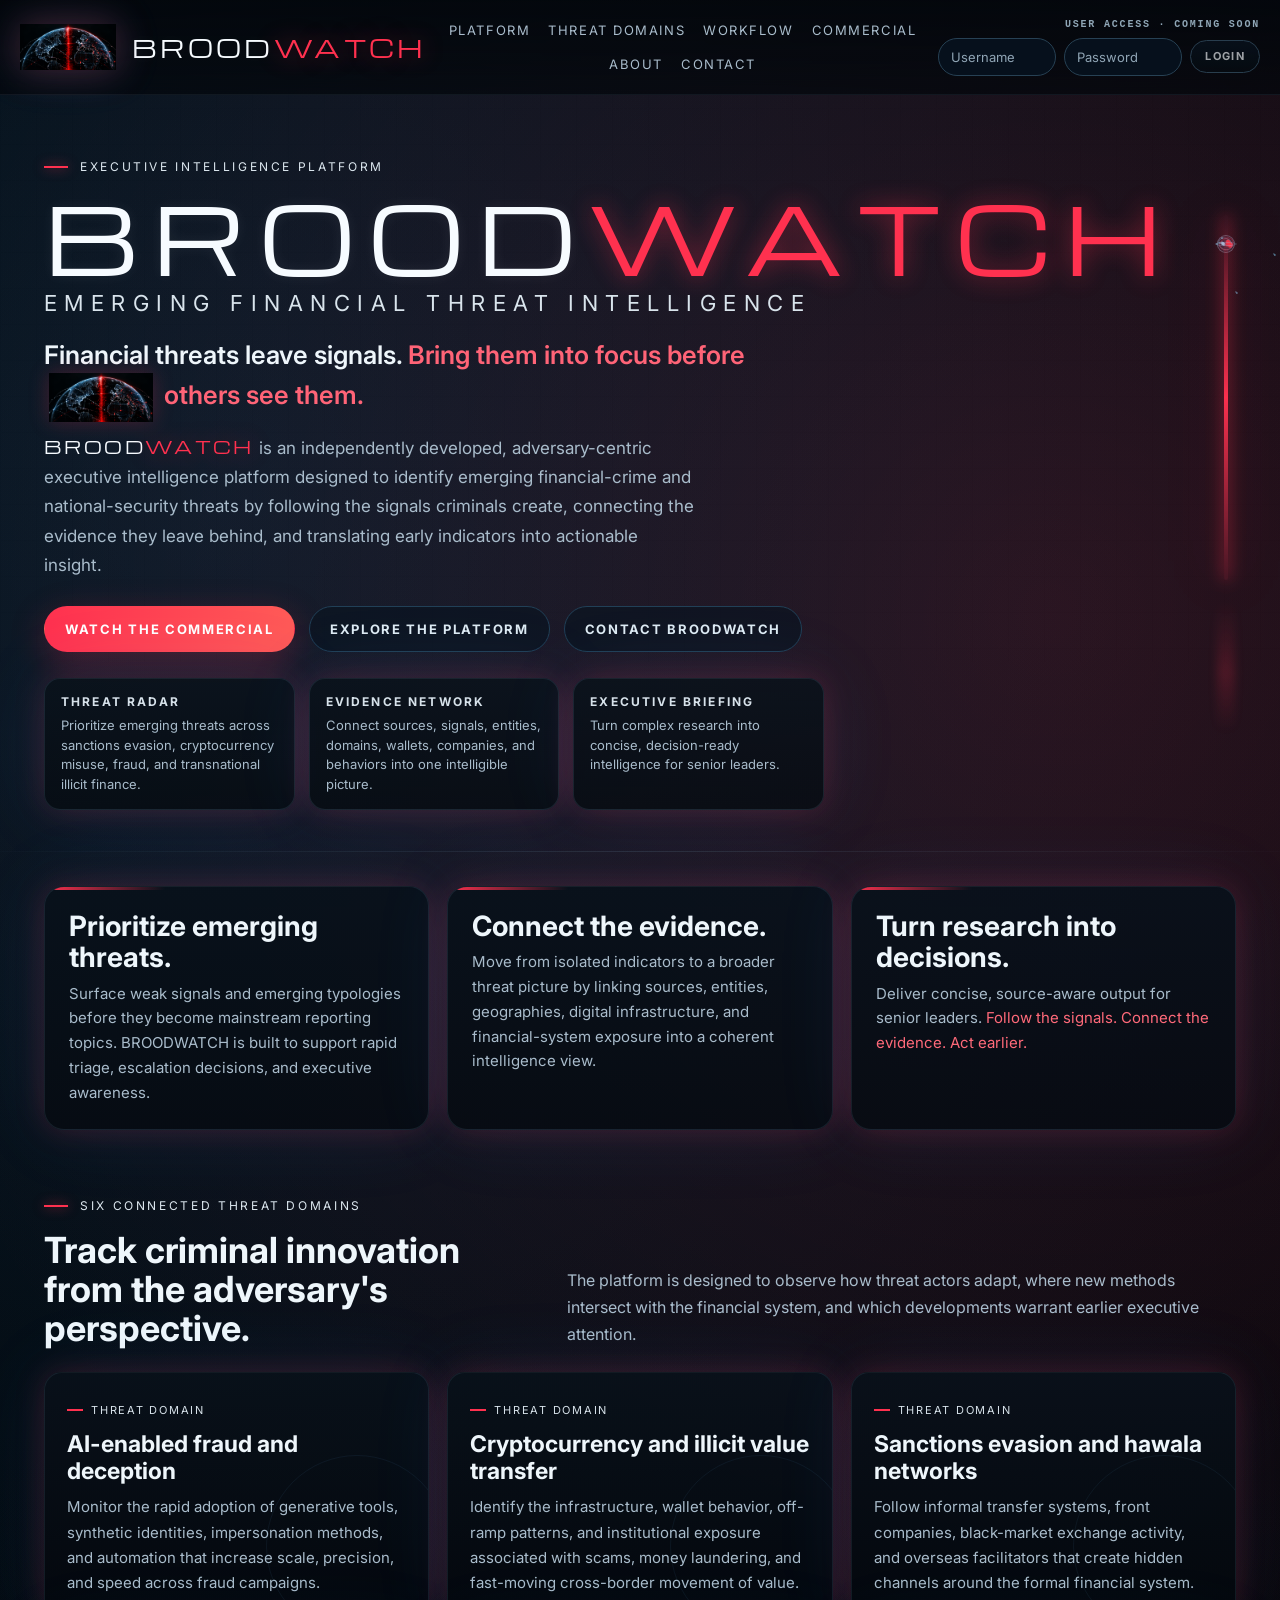
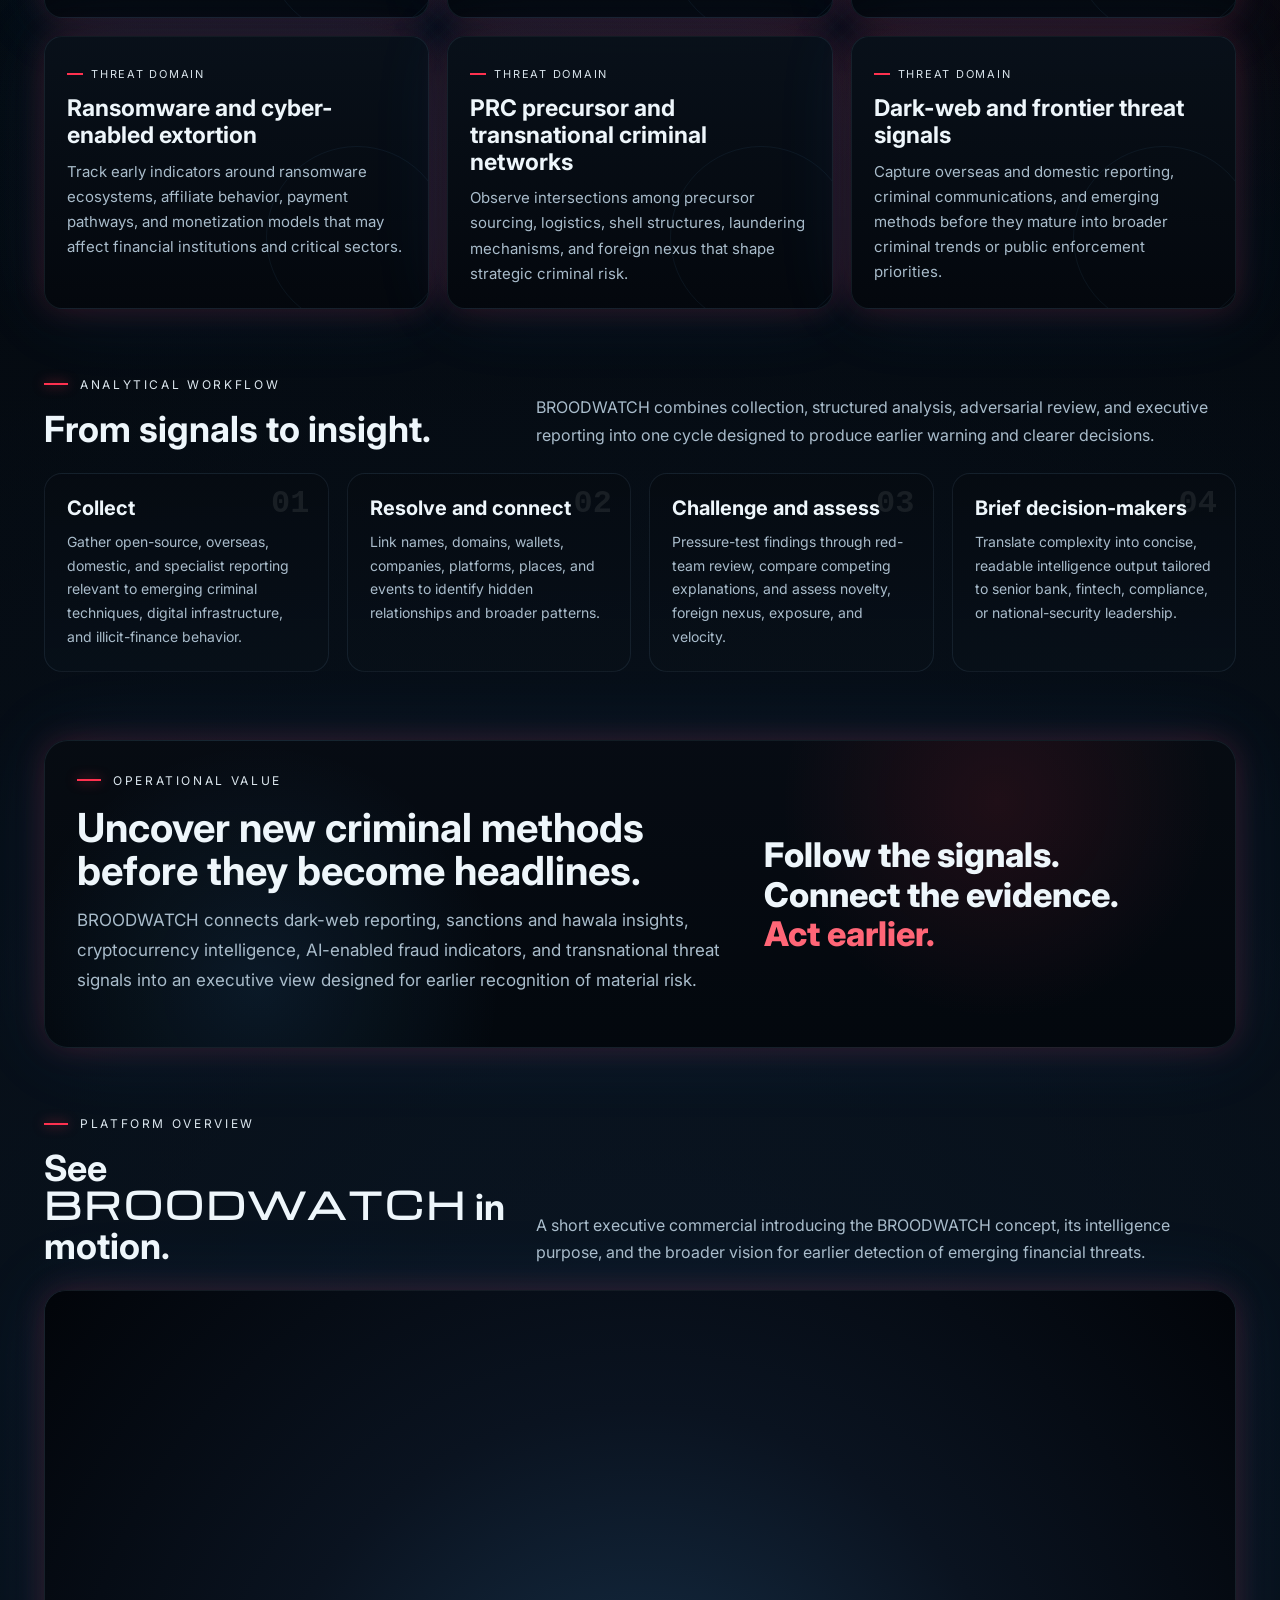
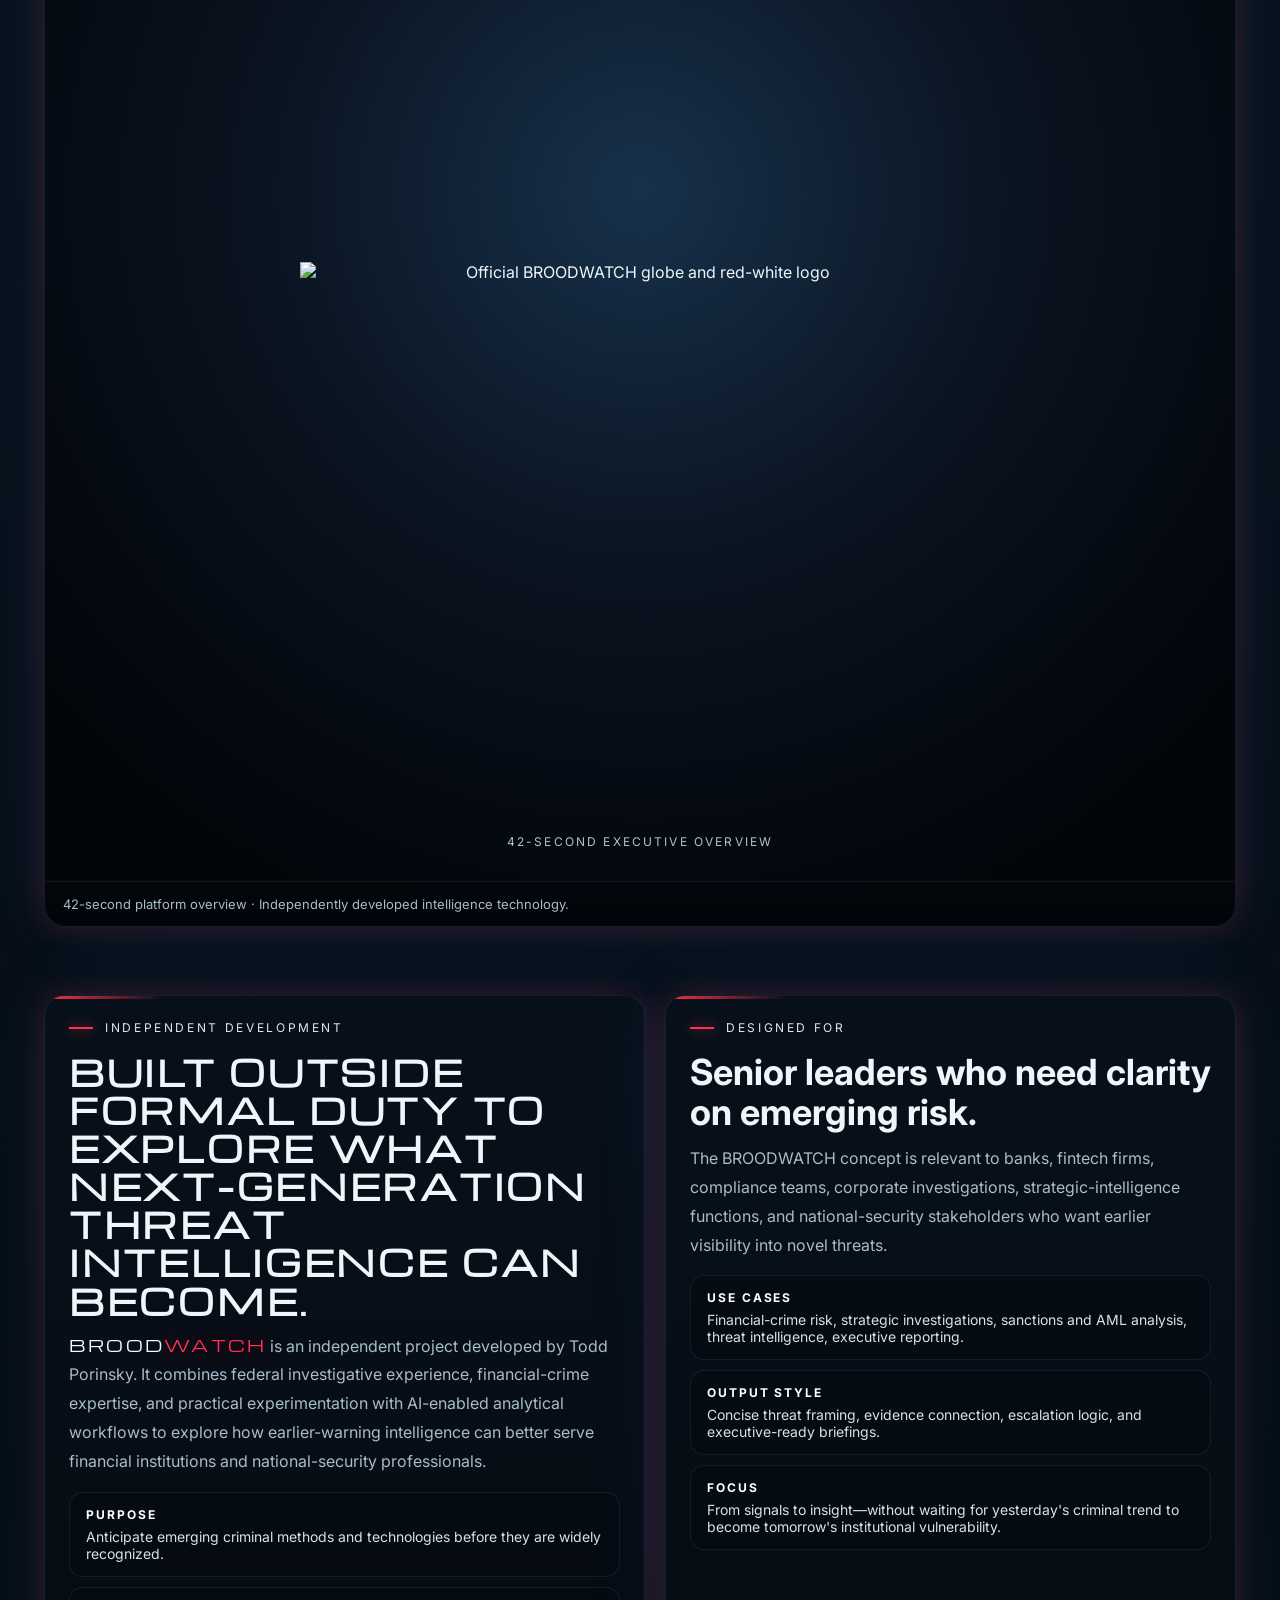
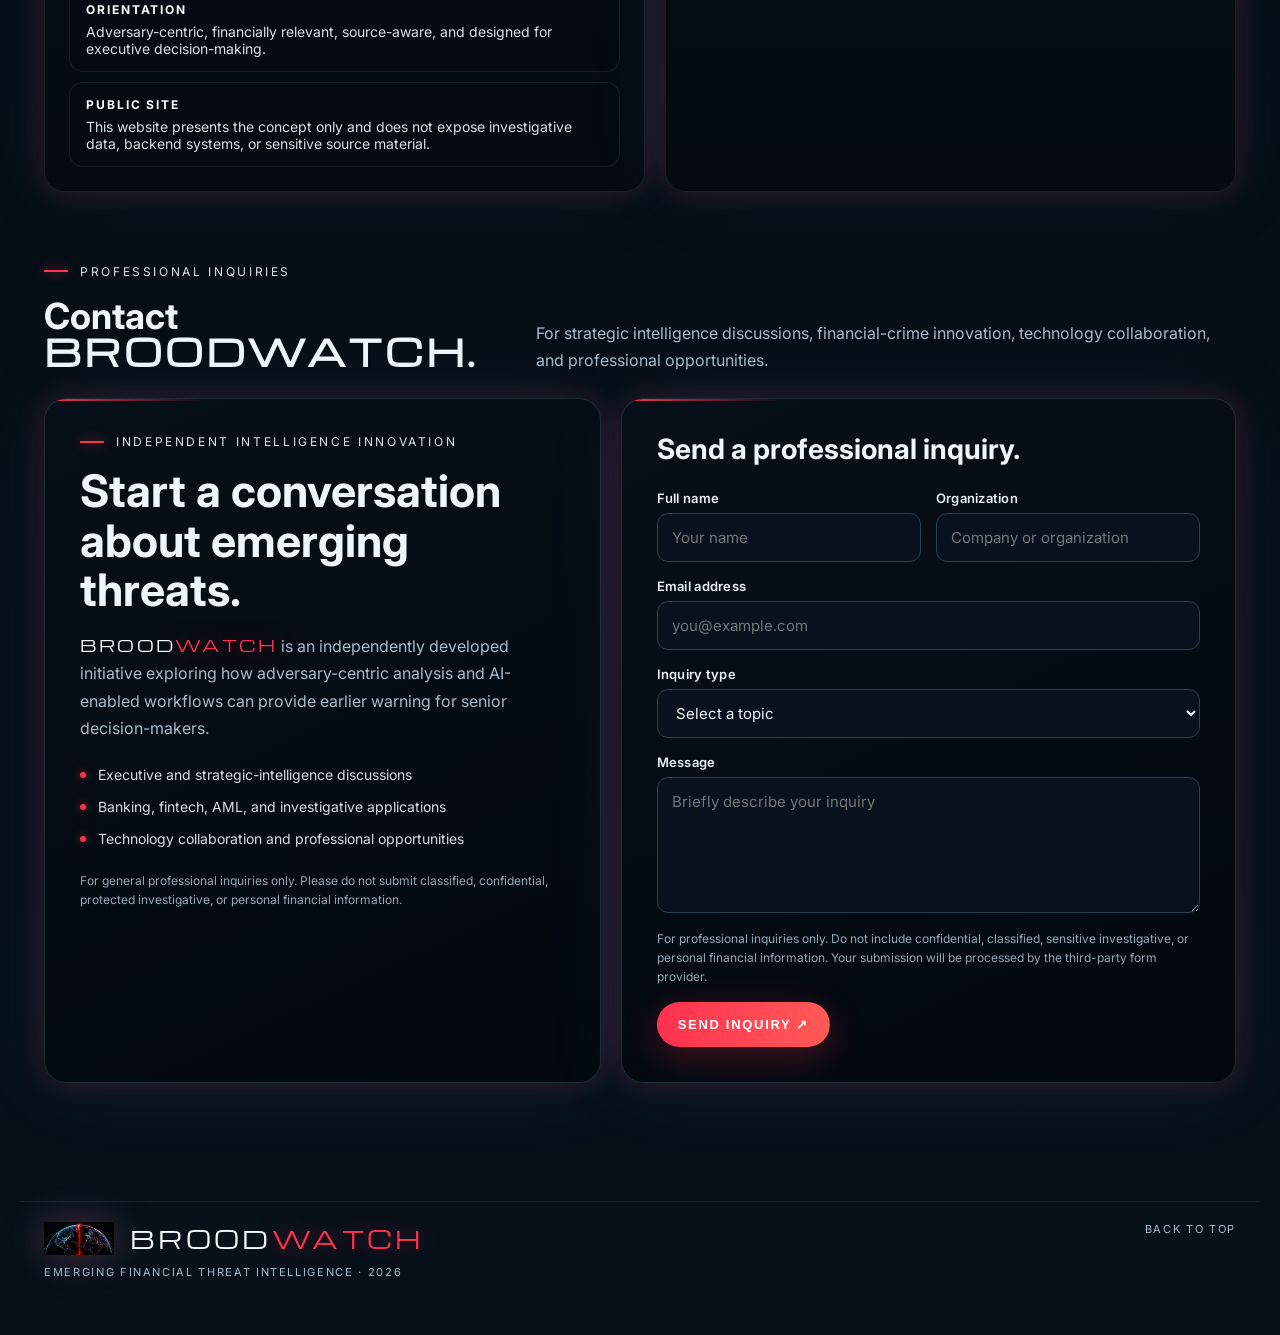
==== index.html @ 28416326 "Refine BROODWATCH hero, remove decorative dots, enable inert login typing, and switch commercial pre" ====
<!doctype html>
<html lang="en">
<head>
  <meta charset="utf-8">
  <meta name="viewport" content="width=device-width, initial-scale=1">
  <title>BROODWATCH | Emerging Financial Threat Intelligence</title>
  <meta name="theme-color" content="#03070c">
  <meta name="description" content="BROODWATCH is an independently developed executive intelligence platform focused on emerging financial-crime and national-security threats.">
  <link rel="preconnect" href="https://fonts.googleapis.com">
  <link rel="preconnect" href="https://fonts.gstatic.com" crossorigin>
  <link href="https://fonts.googleapis.com/css2?family=Inter:wght@400;500;600;700;800;900&family=Michroma&display=swap" rel="stylesheet">
  <style>
    :root{
      --bg:#03070c;--bg2:#07111a;--panel:#08111b;--text:#eef6fb;--muted:#a9bccb;
      --red:#ff314f;--red2:#ff505f;--blue:#8adaff;--line:#173042;
      --glow:0 0 30px rgba(255,49,79,.18),0 0 80px rgba(56,156,255,.10);
      --radius:20px;--max:1240px;--mono:ui-monospace,SFMono-Regular,Menlo,Consolas,monospace;
      --sans:Inter,Segoe UI,Arial,sans-serif;--brand:Michroma,Orbitron,Arial Black,sans-serif;
    }
    *{box-sizing:border-box}
    html{scroll-behavior:smooth}
    body{margin:0;font-family:var(--sans);color:var(--text);background:
      radial-gradient(circle at 18% 8%, rgba(36,122,182,.18), transparent 25%),
      radial-gradient(circle at 82% 10%, rgba(255,49,79,.16), transparent 22%),
      radial-gradient(circle at 50% 50%, rgba(12,25,40,.8), transparent 55%),
      linear-gradient(180deg,#02060a 0%,#03070c 40%,#07111a 100%);min-height:100vh;overflow-x:hidden}
    body:before{content:"";position:fixed;inset:0;pointer-events:none;opacity:.28;background-image:linear-gradient(rgba(73,96,117,.18) 1px, transparent 1px),linear-gradient(90deg, rgba(73,96,117,.18) 1px, transparent 1px);background-size:36px 36px;mask-image:linear-gradient(180deg, rgba(0,0,0,.18), rgba(0,0,0,.04))}
    a{color:inherit;text-decoration:none}
    .wrap{max-width:var(--max);margin:0 auto;padding:0 24px}
    .broodwatch-wordmark,.brand-wordmark,.hero-wordmark,.bw-inline{font-family:var(--brand);text-transform:uppercase;letter-spacing:.14em;line-height:.94}
    .brand-wordmark .brood,.hero-wordmark .brood,.bw-inline .brood{color:#f6fbff;text-shadow:0 0 14px rgba(255,255,255,.07)}
    .brand-wordmark .watch,.hero-wordmark .watch,.bw-inline .watch{color:var(--red);text-shadow:0 0 25px rgba(255,49,79,.48)}
    .brand-wordmark{font-size:24px}
    .bw-inline{font-size:1em}
    .topbar{position:sticky;top:0;z-index:30;backdrop-filter:blur(16px);background:linear-gradient(180deg, rgba(3,7,12,.95), rgba(3,7,12,.72));border-bottom:1px solid rgba(115,148,173,.12)}
    .nav{display:grid;grid-template-columns:auto 1fr auto;align-items:center;gap:18px;min-height:94px;padding:10px 0}
    .brand{display:flex;align-items:center;gap:16px;min-width:0}
    .brand-logo{width:96px;height:auto;display:block;filter:drop-shadow(0 0 18px rgba(255,49,79,.22)) drop-shadow(0 0 20px rgba(87,174,255,.16))}
    .navlinks{display:flex;justify-content:center;flex-wrap:wrap;gap:18px;color:var(--muted);font-size:13px;text-transform:uppercase;letter-spacing:.12em}
    .navlinks a{transition:.2s color}.navlinks a:hover{color:var(--text)}
    .login-shell{display:flex;flex-direction:column;gap:7px;align-items:flex-end}
    .login-caption{font:600 10px/1.2 var(--mono);letter-spacing:.18em;text-transform:uppercase;color:#90a7b7}
    .login-form{display:flex;gap:8px;align-items:center}
    .login-form input{width:118px;padding:10px 12px;border-radius:999px;border:1px solid #274154;background:rgba(7,18,30,.92);color:#eef6fb;font:13px var(--sans);outline:none}
    .login-form input::placeholder{color:#90a5b5}
    .login-form button:disabled{cursor:not-allowed;opacity:.7}.login-form button{padding:10px 14px;border-radius:999px;border:1px solid #3b5b71;background:linear-gradient(180deg, rgba(10,22,34,.96), rgba(5,12,19,.96));color:#f0f5f9;font:700 11px/1 var(--sans);letter-spacing:.12em;text-transform:uppercase;cursor:pointer}
    
    .lede-globe{display:inline-block;width:104px;max-width:24vw;height:auto;vertical-align:middle;object-fit:contain;margin:0 .2em;filter:drop-shadow(0 0 10px rgba(255,49,79,.23));}
    .commercial-logo{display:block;width:min(92%,680px);height:auto;object-fit:contain;margin:auto;}
    .video-placeholder{gap:20px;}
    .login-form button:disabled{opacity:.65;cursor:not-allowed;}
    .hero{position:relative;padding:64px 0 42px;overflow:hidden}.hero:before{content:"";position:absolute;left:-8%;right:-8%;bottom:0;height:1px;background:linear-gradient(90deg,transparent, rgba(111,139,161,.18), transparent)}
    .hero-grid{display:grid;grid-template-columns:1.05fr .95fr;gap:42px;align-items:center}
    .eyebrow{display:flex;align-items:center;gap:12px;color:#dce7ef;font-size:12px;text-transform:uppercase;letter-spacing:.22em;margin-bottom:18px}.eyebrow:before{content:"";display:block;width:24px;height:2px;background:var(--red);box-shadow:0 0 12px rgba(255,49,79,.75)}
    .hero-wordmark{margin:0 0 12px;font-size:clamp(44px,8vw,92px);font-weight:400}
    .subbrand{font-size:clamp(14px,1.9vw,22px);letter-spacing:.34em;text-transform:uppercase;color:#d9e4ec;margin-bottom:22px}
    .lede{font-size:clamp(18px,2vw,26px);line-height:1.35;font-weight:600;max-width:760px;margin:0 0 12px}.lede .red{color:#ff6477}
    .summary{max-width:650px;color:var(--muted);font-size:17px;line-height:1.72;margin:0 0 26px}
    .actions{display:flex;flex-wrap:wrap;gap:14px;margin:24px 0 26px}
    .btn{display:inline-flex;align-items:center;justify-content:center;gap:10px;padding:14px 20px;border-radius:999px;font-weight:700;font-size:13px;letter-spacing:.13em;text-transform:uppercase;border:1px solid transparent;transition:.2s transform,.2s border-color,.2s background}.btn:hover{transform:translateY(-1px)}
    .btn.primary{background:linear-gradient(90deg,var(--red),#ff5a57);color:#fff;box-shadow:0 10px 35px rgba(255,49,79,.25)}
    .btn.secondary{border-color:#214057;background:rgba(10,21,32,.66);color:#deebf3}.btn.secondary:hover{border-color:#3e6b88}
    .highlights{display:grid;grid-template-columns:repeat(3,minmax(0,1fr));gap:14px;max-width:780px}
    .chip{padding:15px 16px;border:1px solid rgba(91,121,145,.2);border-radius:16px;background:linear-gradient(180deg, rgba(10,18,27,.88), rgba(6,12,18,.82));box-shadow:var(--glow)}
    .chip b{display:block;font-size:12px;letter-spacing:.18em;text-transform:uppercase;margin-bottom:7px;color:#d7e2ea}.chip span{display:block;color:var(--muted);font-size:13px;line-height:1.5}
    .hero-visual{position:relative;min-height:560px}.beam{position:absolute;left:50%;top:10px;transform:translateX(-50%);width:4px;height:365px;background:linear-gradient(180deg, rgba(255,49,79,.1), rgba(255,49,79,.98), rgba(255,49,79,.15));box-shadow:0 0 16px rgba(255,49,79,.8),0 0 55px rgba(255,49,79,.4);z-index:4;border-radius:999px}
    .globe{position:absolute;left:50%;top:30px;transform:translateX(-50%);width:min(100%,540px);aspect-ratio:1/1;border-radius:50%;border:1px solid rgba(176,226,255,.34);box-shadow:inset 0 0 70px rgba(32,95,143,.15),0 0 60px rgba(78,171,255,.12);background:radial-gradient(circle at 50% 47%, rgba(21,61,91,.30), rgba(7,14,22,.08) 58%, transparent 72%),repeating-linear-gradient(90deg, transparent 0 42px, rgba(142,200,236,.1) 43px, transparent 44px),repeating-linear-gradient(0deg, transparent 0 42px, rgba(142,200,236,.1) 43px, transparent 44px),radial-gradient(circle at 50% 50%, rgba(255,255,255,.04), rgba(0,0,0,.02));overflow:hidden}
    .globe:before,.globe:after{content:"";position:absolute;inset:0;border-radius:50%;pointer-events:none}
    .globe:before{background:radial-gradient(circle at 25% 44%, rgba(163,226,255,.68) 0 1px, transparent 2px),radial-gradient(circle at 32% 47%, rgba(163,226,255,.9) 0 1px, transparent 2px),radial-gradient(circle at 37% 52%, rgba(163,226,255,.75) 0 1px, transparent 2px),radial-gradient(circle at 63% 36%, rgba(255,59,77,.92) 0 1.5px, transparent 2.8px),radial-gradient(circle at 70% 44%, rgba(255,59,77,.85) 0 1.2px, transparent 2.6px),radial-gradient(circle at 80% 53%, rgba(255,59,77,.95) 0 1.4px, transparent 2.8px),radial-gradient(circle at 76% 61%, rgba(255,59,77,.92) 0 1.2px, transparent 2.8px),radial-gradient(circle at 59% 52%, rgba(255,59,77,.8) 0 1.2px, transparent 2.8px),radial-gradient(circle at 50% 50%, rgba(255,255,255,.05), transparent 70%);filter:drop-shadow(0 0 6px rgba(255,49,79,.38));opacity:.95}
    .globe:after{background:linear-gradient(90deg, transparent 0 48%, rgba(255,49,79,.46) 49.4%, rgba(255,49,79,.98) 50%, rgba(255,49,79,.42) 50.6%, transparent 52%),radial-gradient(circle at 50% 50%, transparent 0 76%, rgba(124,204,255,.35) 77%, transparent 78%),radial-gradient(circle at 50% 50%, transparent 0 60%, rgba(124,204,255,.18) 61%, transparent 62%),linear-gradient(180deg, rgba(0,0,0,0), rgba(0,0,0,.15));mix-blend-mode:screen}
    .orbit{position:absolute;left:50%;top:30px;transform:translateX(-50%);width:min(100%,540px);aspect-ratio:1/1;border-radius:50%;pointer-events:none}.orbit i,.orbit i:before,.orbit i:after{content:"";position:absolute;border:1px solid rgba(138,218,255,.28);border-radius:50%}
    .orbit i:nth-child(1){inset:56px 18px}.orbit i:nth-child(2){inset:18px 56px}.orbit i:nth-child(3){left:-8%;right:-8%;top:39%;height:22%}.orbit i:nth-child(4){left:8%;right:8%;top:18%;bottom:18%;transform:rotate(24deg)}.orbit i:nth-child(5){left:10%;right:10%;top:18%;bottom:18%;transform:rotate(-28deg);border-color:rgba(255,49,79,.28)}
    .scanline{position:absolute;left:0;right:0;bottom:34px;height:130px;background:linear-gradient(180deg, rgba(255,49,79,0), rgba(255,49,79,.09) 30%, rgba(255,49,79,.18) 55%, rgba(255,49,79,0));filter:blur(4px)}
    .section{padding:34px 0}.panel-grid{display:grid;grid-template-columns:repeat(3,minmax(0,1fr));gap:18px}
    .panel{position:relative;padding:24px;border-radius:var(--radius);border:1px solid rgba(93,122,146,.18);background:linear-gradient(180deg, rgba(8,17,27,.90), rgba(6,11,18,.88));box-shadow:var(--glow);overflow:hidden}.panel:before{content:"";position:absolute;left:0;top:0;height:3px;width:120px;background:linear-gradient(90deg,var(--red), transparent)}
    .panel h3,.contact-panel h3{margin:0 0 8px;font-size:28px;line-height:1.12}.panel p{margin:0;color:var(--muted);line-height:1.65;font-size:15px}.panel .accent{color:#ff6a7a}
    .section-head{display:flex;justify-content:space-between;align-items:end;gap:24px;margin-bottom:24px}.section-head h2{margin:0;font-size:36px;line-height:1.08}.section-head p{margin:0;max-width:700px;color:var(--muted);line-height:1.7;font-size:16px}
    .wordmark-heading{font-family:var(--brand);text-transform:uppercase;letter-spacing:.08em}
    .domains{display:grid;grid-template-columns:repeat(3,minmax(0,1fr));gap:18px}.card{position:relative;padding:22px;border-radius:18px;border:1px solid rgba(94,125,149,.16);background:linear-gradient(180deg, rgba(9,17,26,.94), rgba(4,8,13,.94));min-height:210px;overflow:hidden;box-shadow:var(--glow)}.card:after{content:"";position:absolute;right:-20px;bottom:-20px;width:180px;height:180px;border-radius:50%;border:1px solid rgba(97,168,217,.08)}.tag{display:inline-flex;align-items:center;gap:8px;font-size:11px;text-transform:uppercase;letter-spacing:.16em;color:#d7e2ea;margin-bottom:14px}.tag:before{content:"";width:16px;height:2px;background:var(--red)}.card h3{margin:0 0 10px;font-size:23px;line-height:1.16}.card p{margin:0;color:var(--muted);line-height:1.68;font-size:15px}
    .workflow{display:grid;grid-template-columns:repeat(4,minmax(0,1fr));gap:18px}.step{padding:22px;border-radius:18px;border:1px solid rgba(96,126,150,.16);background:linear-gradient(180deg, rgba(6,11,18,.92), rgba(8,16,25,.84));position:relative;overflow:hidden}.step:before{content:attr(data-num);position:absolute;right:18px;top:14px;font:700 32px/1 var(--mono);color:rgba(255,255,255,.08)}.step h3{margin:0 0 10px;font-size:20px}.step p{margin:0;color:var(--muted);line-height:1.7;font-size:14px}
    .signal{padding:32px;border-radius:24px;border:1px solid rgba(92,122,146,.18);background:radial-gradient(circle at 80% 20%, rgba(255,49,79,.10), transparent 22%),radial-gradient(circle at 18% 80%, rgba(68,176,255,.10), transparent 24%),linear-gradient(180deg, rgba(7,12,19,.96), rgba(3,8,13,.96));position:relative;overflow:hidden;box-shadow:var(--glow)}.signal-grid{display:grid;grid-template-columns:1.2fr .8fr;gap:28px;align-items:center}.signal h2{margin:0 0 14px;font-size:40px;line-height:1.08}.signal p{margin:0 0 20px;color:var(--muted);font-size:17px;line-height:1.75}.signal .quote{font-size:34px;line-height:1.15;font-weight:800;max-width:520px}.signal .quote span{display:block}.signal .quote .red{color:#ff6677}
    .video-shell{border:1px solid rgba(102,130,153,.18);border-radius:22px;overflow:hidden;background:linear-gradient(180deg, rgba(7,13,20,.96), rgba(2,6,10,.96));box-shadow:var(--glow)}.video-shell video{display:none;width:100%;aspect-ratio:1/1;object-fit:contain;background:#02060a}.video-shell.is-ready video{display:block}.video-shell.is-ready .video-placeholder{display:none}.video-placeholder{aspect-ratio:1/1;display:flex;flex-direction:column;align-items:center;justify-content:center;gap:14px;background:radial-gradient(circle at 50% 42%, #17314a 0, #0a1320 42%, #02050a 84%);text-align:center;padding:32px}.video-placeholder .play{display:grid;place-items:center;width:72px;height:72px;border-radius:50%;border:1px solid rgba(255,255,255,.22);box-shadow:0 0 18px rgba(255,49,79,.28);font-size:28px;color:#dff6ff}.video-placeholder b{font-size:20px}.video-placeholder small{font-size:12px;letter-spacing:.18em;color:#b1c1cd;text-transform:uppercase}.video-note{padding:14px 18px;color:var(--muted);font-size:13px;border-top:1px solid rgba(99,128,151,.16)}
    .about{display:grid;grid-template-columns:1fr .95fr;gap:20px}.list{display:grid;gap:10px;margin-top:16px}.list div{padding:14px 16px;border:1px solid rgba(92,122,146,.16);border-radius:14px;background:rgba(6,12,18,.55);font-size:14px;color:#d6e3eb}.list b{display:block;color:#fff;font-size:12px;text-transform:uppercase;letter-spacing:.16em;margin-bottom:6px}
    .contact-section{padding:38px 0 78px}.contact-grid{display:grid;grid-template-columns:.95fr 1.05fr;gap:20px;align-items:stretch}.contact-intro,.contact-panel{background:linear-gradient(155deg,rgba(8,16,25,.96),rgba(3,8,14,.96));border:1px solid rgba(116,150,173,.22);border-radius:22px;padding:clamp(22px,3vw,35px);box-shadow:var(--glow);position:relative;overflow:hidden}.contact-intro:before,.contact-panel:before{content:"";position:absolute;left:0;top:0;width:160px;height:2px;background:linear-gradient(90deg,var(--red),transparent)}.contact-intro h2{font-size:clamp(30px,3.5vw,45px);line-height:1.1;margin:0 0 18px}.contact-intro p,.contact-panel p{color:var(--muted);font-size:16px;line-height:1.7}.contact-intro p{margin:0 0 16px}.contact-points{padding:0;list-style:none;display:grid;gap:11px;margin:22px 0}.contact-points li{font-size:14px;color:#d4e1ea;padding-left:18px;position:relative;line-height:1.5}.contact-points li:before{content:"";position:absolute;left:0;top:8px;width:6px;height:6px;border-radius:50%;background:var(--red);box-shadow:0 0 10px rgba(255,49,79,.65)}.contact-form{display:grid;gap:16px}.form-row{display:grid;grid-template-columns:1fr 1fr;gap:15px}.contact-form label{display:grid;gap:7px;font-weight:600;font-size:13px;letter-spacing:.02em;color:#e9f2f7}.contact-form input,.contact-form textarea,.contact-form select{width:100%;border-radius:11px;background:#07121e;border:1px solid #284153;padding:13px 14px;color:#f2f7fa;font:15px/1.4 var(--sans);outline-offset:2px}.contact-form input:focus,.contact-form textarea:focus,.contact-form select:focus{outline:2px solid #65a6d0;border-color:#5e9dbe}.contact-form textarea{resize:vertical;min-height:136px}.contact-form .honeypot{position:absolute;left:-9999px;width:1px;height:1px;overflow:hidden}.contact-form button{cursor:pointer;justify-self:start}.form-privacy{font-size:12px!important;line-height:1.6!important;color:#93a9b7!important;margin:0}
    footer{padding:40px 0 56px;color:#a9bccb}.foot{display:flex;justify-content:space-between;gap:18px;flex-wrap:wrap;padding-top:20px;border-top:1px solid rgba(103,130,152,.14)}.tiny{text-transform:uppercase;letter-spacing:.15em;font-size:11px}
    @media (max-width:1180px){.nav{grid-template-columns:1fr;justify-items:start}.navlinks{justify-content:flex-start}.login-shell{align-items:flex-start}.login-note{text-align:left}}
    @media (max-width:1080px){.hero-grid,.signal-grid,.about,.contact-grid{grid-template-columns:1fr}.hero-visual{order:-1;min-height:480px}.panel-grid,.domains{grid-template-columns:1fr 1fr}.workflow{grid-template-columns:1fr 1fr}}
    @media (max-width:760px){.nav{padding:12px 0}.navlinks{gap:12px}.hero{padding-top:34px}.highlights,.panel-grid,.domains,.workflow,.form-row{grid-template-columns:1fr}.hero-visual{min-height:390px}.globe,.orbit{width:min(100%,380px)}.beam{height:270px;top:26px}.signal h2,.section-head h2{font-size:32px}.signal .quote{font-size:28px}.subbrand{letter-spacing:.24em}.brand-logo{width:78px}.brand-wordmark{font-size:20px}.login-form{flex-wrap:wrap}.login-form input{width:100%}.login-form button{width:100%}}
  </style>
</head>
<body id="top">
  <header class="topbar">
    <div class="wrap nav">
      <a class="brand" href="#top" aria-label="BROODWATCH home">
        <img class="brand-logo" src="broodwatch-globe-header-460.png" alt="BROODWATCH globe logo">
        <span class="brand-wordmark"><span class="brood">BROOD</span><span class="watch">WATCH</span></span>
      </a>
      <nav class="navlinks">
        <a href="#platform">Platform</a>
        <a href="#domains">Threat Domains</a>
        <a href="#workflow">Workflow</a>
        <a href="#overview">Commercial</a>
        <a href="#about">About</a>
        <a href="#contact">Contact</a>
      </nav>
      <div class="login-shell">
        <div class="login-caption">User access · Coming soon</div>
        <div class="login-form" role="group" aria-label="Future user access, not active">
          <input type="text" placeholder="Username" autocomplete="off" spellcheck="false" aria-label="Username, preview only">
          <input type="password" placeholder="Password" autocomplete="new-password" aria-label="Password, preview only">
          <button type="button" disabled aria-disabled="true" title="User login is not active">Login</button>
        </div>
      </div>
    </div>
  </header>

  <section class="hero">
    <div class="wrap hero-grid">
      <div>
        <div class="eyebrow">Executive Intelligence Platform</div>
        <h1 class="hero-wordmark"><span class="brood">BROOD</span><span class="watch">WATCH</span></h1>
        <div class="subbrand">Emerging Financial Threat Intelligence</div>
        <p class="lede">Financial threats leave signals. <span class="red">Bring them into focus before <img class="lede-globe" src="broodwatch-globe-header-460.png" alt="" aria-hidden="true" loading="eager"> others see them.</span></p>
        <p class="summary"><span class="bw-inline"><span class="brood">BROOD</span><span class="watch">WATCH</span></span> is an independently developed, adversary-centric executive intelligence platform designed to identify emerging financial-crime and national-security threats by following the signals criminals create, connecting the evidence they leave behind, and translating early indicators into actionable insight.</p>
        <div class="actions">
          <a class="btn primary" href="#overview">Watch the commercial</a>
          <a class="btn secondary" href="#domains">Explore the platform</a>
          <a class="btn secondary" href="#contact">Contact BROODWATCH</a>
        </div>
        <div class="highlights">
          <div class="chip"><b>Threat Radar</b><span>Prioritize emerging threats across sanctions evasion, cryptocurrency misuse, fraud, and transnational illicit finance.</span></div>
          <div class="chip"><b>Evidence Network</b><span>Connect sources, signals, entities, domains, wallets, companies, and behaviors into one intelligible picture.</span></div>
          <div class="chip"><b>Executive Briefing</b><span>Turn complex research into concise, decision-ready intelligence for senior leaders.</span></div>
        </div>
      </div>
      <div class="hero-visual" aria-hidden="true">
        <div class="beam"></div><div class="globe"></div><div class="orbit"><i></i><i></i><i></i><i></i><i></i></div>
        <div class="scanline"></div>
      </div>
    </div>
  </section>

  <section class="section" id="platform"><div class="wrap"><div class="panel-grid">
    <div class="panel"><h3>Prioritize emerging threats.</h3><p>Surface weak signals and emerging typologies before they become mainstream reporting topics. BROODWATCH is built to support rapid triage, escalation decisions, and executive awareness.</p></div>
    <div class="panel"><h3>Connect the evidence.</h3><p>Move from isolated indicators to a broader threat picture by linking sources, entities, geographies, digital infrastructure, and financial-system exposure into a coherent intelligence view.</p></div>
    <div class="panel"><h3>Turn research into decisions.</h3><p>Deliver concise, source-aware output for senior leaders. <span class="accent">Follow the signals. Connect the evidence. Act earlier.</span></p></div>
  </div></div></section>

  <section class="section" id="domains"><div class="wrap"><div class="section-head"><div><div class="eyebrow">Six connected threat domains</div><h2>Track criminal innovation from the adversary's perspective.</h2></div><p>The platform is designed to observe how threat actors adapt, where new methods intersect with the financial system, and which developments warrant earlier executive attention.</p></div><div class="domains">
    <article class="card"><div class="tag">Threat Domain</div><h3>AI-enabled fraud and deception</h3><p>Monitor the rapid adoption of generative tools, synthetic identities, impersonation methods, and automation that increase scale, precision, and speed across fraud campaigns.</p></article>
    <article class="card"><div class="tag">Threat Domain</div><h3>Cryptocurrency and illicit value transfer</h3><p>Identify the infrastructure, wallet behavior, off-ramp patterns, and institutional exposure associated with scams, money laundering, and fast-moving cross-border movement of value.</p></article>
    <article class="card"><div class="tag">Threat Domain</div><h3>Sanctions evasion and hawala networks</h3><p>Follow informal transfer systems, front companies, black-market exchange activity, and overseas facilitators that create hidden channels around the formal financial system.</p></article>
    <article class="card"><div class="tag">Threat Domain</div><h3>Ransomware and cyber-enabled extortion</h3><p>Track early indicators around ransomware ecosystems, affiliate behavior, payment pathways, and monetization models that may affect financial institutions and critical sectors.</p></article>
    <article class="card"><div class="tag">Threat Domain</div><h3>PRC precursor and transnational criminal networks</h3><p>Observe intersections among precursor sourcing, logistics, shell structures, laundering mechanisms, and foreign nexus that shape strategic criminal risk.</p></article>
    <article class="card"><div class="tag">Threat Domain</div><h3>Dark-web and frontier threat signals</h3><p>Capture overseas and domestic reporting, criminal communications, and emerging methods before they mature into broader criminal trends or public enforcement priorities.</p></article>
  </div></div></section>

  <section class="section" id="workflow"><div class="wrap"><div class="section-head"><div><div class="eyebrow">Analytical workflow</div><h2>From signals to insight.</h2></div><p>BROODWATCH combines collection, structured analysis, adversarial review, and executive reporting into one cycle designed to produce earlier warning and clearer decisions.</p></div><div class="workflow">
    <div class="step" data-num="01"><h3>Collect</h3><p>Gather open-source, overseas, domestic, and specialist reporting relevant to emerging criminal techniques, digital infrastructure, and illicit-finance behavior.</p></div>
    <div class="step" data-num="02"><h3>Resolve and connect</h3><p>Link names, domains, wallets, companies, platforms, places, and events to identify hidden relationships and broader patterns.</p></div>
    <div class="step" data-num="03"><h3>Challenge and assess</h3><p>Pressure-test findings through red-team review, compare competing explanations, and assess novelty, foreign nexus, exposure, and velocity.</p></div>
    <div class="step" data-num="04"><h3>Brief decision-makers</h3><p>Translate complexity into concise, readable intelligence output tailored to senior bank, fintech, compliance, or national-security leadership.</p></div>
  </div></div></section>

  <section class="section"><div class="wrap"><div class="signal"><div class="signal-grid"><div><div class="eyebrow">Operational value</div><h2>Uncover new criminal methods before they become headlines.</h2><p>BROODWATCH connects dark-web reporting, sanctions and hawala insights, cryptocurrency intelligence, AI-enabled fraud indicators, and transnational threat signals into an executive view designed for earlier recognition of material risk.</p></div><div class="quote"><span>Follow the signals.</span><span>Connect the evidence.</span><span class="red">Act earlier.</span></div></div></div></div></section>

  <section class="section" id="overview"><div class="wrap"><div class="section-head"><div><div class="eyebrow">Platform overview</div><h2>See <span class="broodwatch-wordmark wordmark-heading"><span class="brood">BROOD</span><span class="watch">WATCH</span></span> in motion.</h2></div><p>A short executive commercial introducing the BROODWATCH concept, its intelligence purpose, and the broader vision for earlier detection of emerging financial threats.</p></div><div class="video-shell"><div class="video-placeholder" aria-label="BROODWATCH commercial preview"><img class="commercial-logo" src="broodwatch-logo-full.webp" alt="Official BROODWATCH globe and red-white logo" loading="lazy"><small>42-second executive overview</small></div><video controls preload="metadata" playsinline poster="broodwatch-logo-full.webp" aria-label="BROODWATCH 42-second commercial"><source src="Broodwatch_LinkedIn_Commercial_42s_v22.mp4" type="video/mp4">Your browser does not support embedded video.</video><div class="video-note">42-second platform overview · Independently developed intelligence technology.</div></div></div></section>

  <section class="section" id="about"><div class="wrap about"><div class="panel"><div class="eyebrow">Independent development</div><h2 class="wordmark-heading" style="margin:0 0 12px;font-size:34px;line-height:1.12">Built outside formal duty to explore what next-generation threat intelligence can become.</h2><p style="margin:0;color:var(--muted);line-height:1.8;font-size:16px"><span class="bw-inline"><span class="brood">BROOD</span><span class="watch">WATCH</span></span> is an independent project developed by Todd Porinsky. It combines federal investigative experience, financial-crime expertise, and practical experimentation with AI-enabled analytical workflows to explore how earlier-warning intelligence can better serve financial institutions and national-security professionals.</p><div class="list"><div><b>Purpose</b>Anticipate emerging criminal methods and technologies before they are widely recognized.</div><div><b>Orientation</b>Adversary-centric, financially relevant, source-aware, and designed for executive decision-making.</div><div><b>Public site</b>This website presents the concept only and does not expose investigative data, backend systems, or sensitive source material.</div></div></div><div class="panel"><div class="eyebrow">Designed for</div><h2 style="margin:0 0 12px;font-size:36px;line-height:1.1">Senior leaders who need clarity on emerging risk.</h2><p style="margin:0;color:var(--muted);line-height:1.8;font-size:16px">The BROODWATCH concept is relevant to banks, fintech firms, compliance teams, corporate investigations, strategic-intelligence functions, and national-security stakeholders who want earlier visibility into novel threats.</p><div class="list"><div><b>Use cases</b>Financial-crime risk, strategic investigations, sanctions and AML analysis, threat intelligence, executive reporting.</div><div><b>Output style</b>Concise threat framing, evidence connection, escalation logic, and executive-ready briefings.</div><div><b>Focus</b>From signals to insight—without waiting for yesterday's criminal trend to become tomorrow's institutional vulnerability.</div></div></div></div></section>

  <section class="section contact-section" id="contact" aria-labelledby="contact-heading"><div class="wrap"><div class="section-head"><div><div class="eyebrow">Professional inquiries</div><h2 id="contact-heading">Contact <span class="broodwatch-wordmark wordmark-heading"><span class="brood">BROOD</span><span class="watch">WATCH</span></span>.</h2></div><p>For strategic intelligence discussions, financial-crime innovation, technology collaboration, and professional opportunities.</p></div><div class="contact-grid"><div class="contact-intro"><div class="eyebrow">Independent intelligence innovation</div><h2>Start a conversation about emerging threats.</h2><p><span class="bw-inline"><span class="brood">BROOD</span><span class="watch">WATCH</span></span> is an independently developed initiative exploring how adversary-centric analysis and AI-enabled workflows can provide earlier warning for senior decision-makers.</p><ul class="contact-points"><li>Executive and strategic-intelligence discussions</li><li>Banking, fintech, AML, and investigative applications</li><li>Technology collaboration and professional opportunities</li></ul><p class="form-privacy">For general professional inquiries only. Please do not submit classified, confidential, protected investigative, or personal financial information.</p></div><div class="contact-panel"><form id="broodwatch-contact-form" class="contact-form" action="https://formspree.io/f/meagknyn" method="POST" accept-charset="UTF-8" aria-label="Contact BROODWATCH"><h3>Send a professional inquiry.</h3><div class="form-row"><label>Full name <input name="name" type="text" autocomplete="name" maxlength="120" required placeholder="Your name"></label><label>Organization <input name="organization" type="text" autocomplete="organization" maxlength="150" placeholder="Company or organization"></label></div><label>Email address <input name="email" type="email" autocomplete="email" maxlength="200" required placeholder="you@example.com"></label><label>Inquiry type<select name="inquiry_type" required><option value="" selected disabled>Select a topic</option><option>Strategic partnership</option><option>Financial-crime / intelligence discussion</option><option>Technology collaboration</option><option>Professional opportunity</option><option>Other inquiry</option></select></label><label>Message <textarea name="message" required minlength="10" maxlength="4000" placeholder="Briefly describe your inquiry"></textarea></label><label class="honeypot" aria-hidden="true">Leave this field empty <input name="_gotcha" type="text" autocomplete="off" tabindex="-1"></label><p class="form-privacy">For professional inquiries only. Do not include confidential, classified, sensitive investigative, or personal financial information. Your submission will be processed by the third-party form provider.</p><button class="btn primary" type="submit">Send inquiry ↗</button></form></div></div></div></section>

  <footer><div class="wrap foot"><div><div class="brand" style="margin-bottom:10px"><img class="brand-logo" src="broodwatch-globe-header-460.png" alt="BROODWATCH globe logo" style="width:70px"><span class="brand-wordmark"><span class="brood">BROOD</span><span class="watch">WATCH</span></span></div><div class="tiny">Emerging financial threat intelligence · <span id="year">2026</span></div></div><div class="tiny"><a href="#top">Back to top</a></div></div></footer>

  <script>
    document.getElementById('year').textContent = new Date().getFullYear();
    const commercial = document.querySelector('.video-shell video');
    if (commercial) {
      const ready = () => commercial.parentElement.classList.add('is-ready');
      commercial.addEventListener('loadedmetadata', ready);
      commercial.addEventListener('canplay', ready);
      if (commercial.readyState >= 1) ready();
    }
  </script>
</body>
</html>
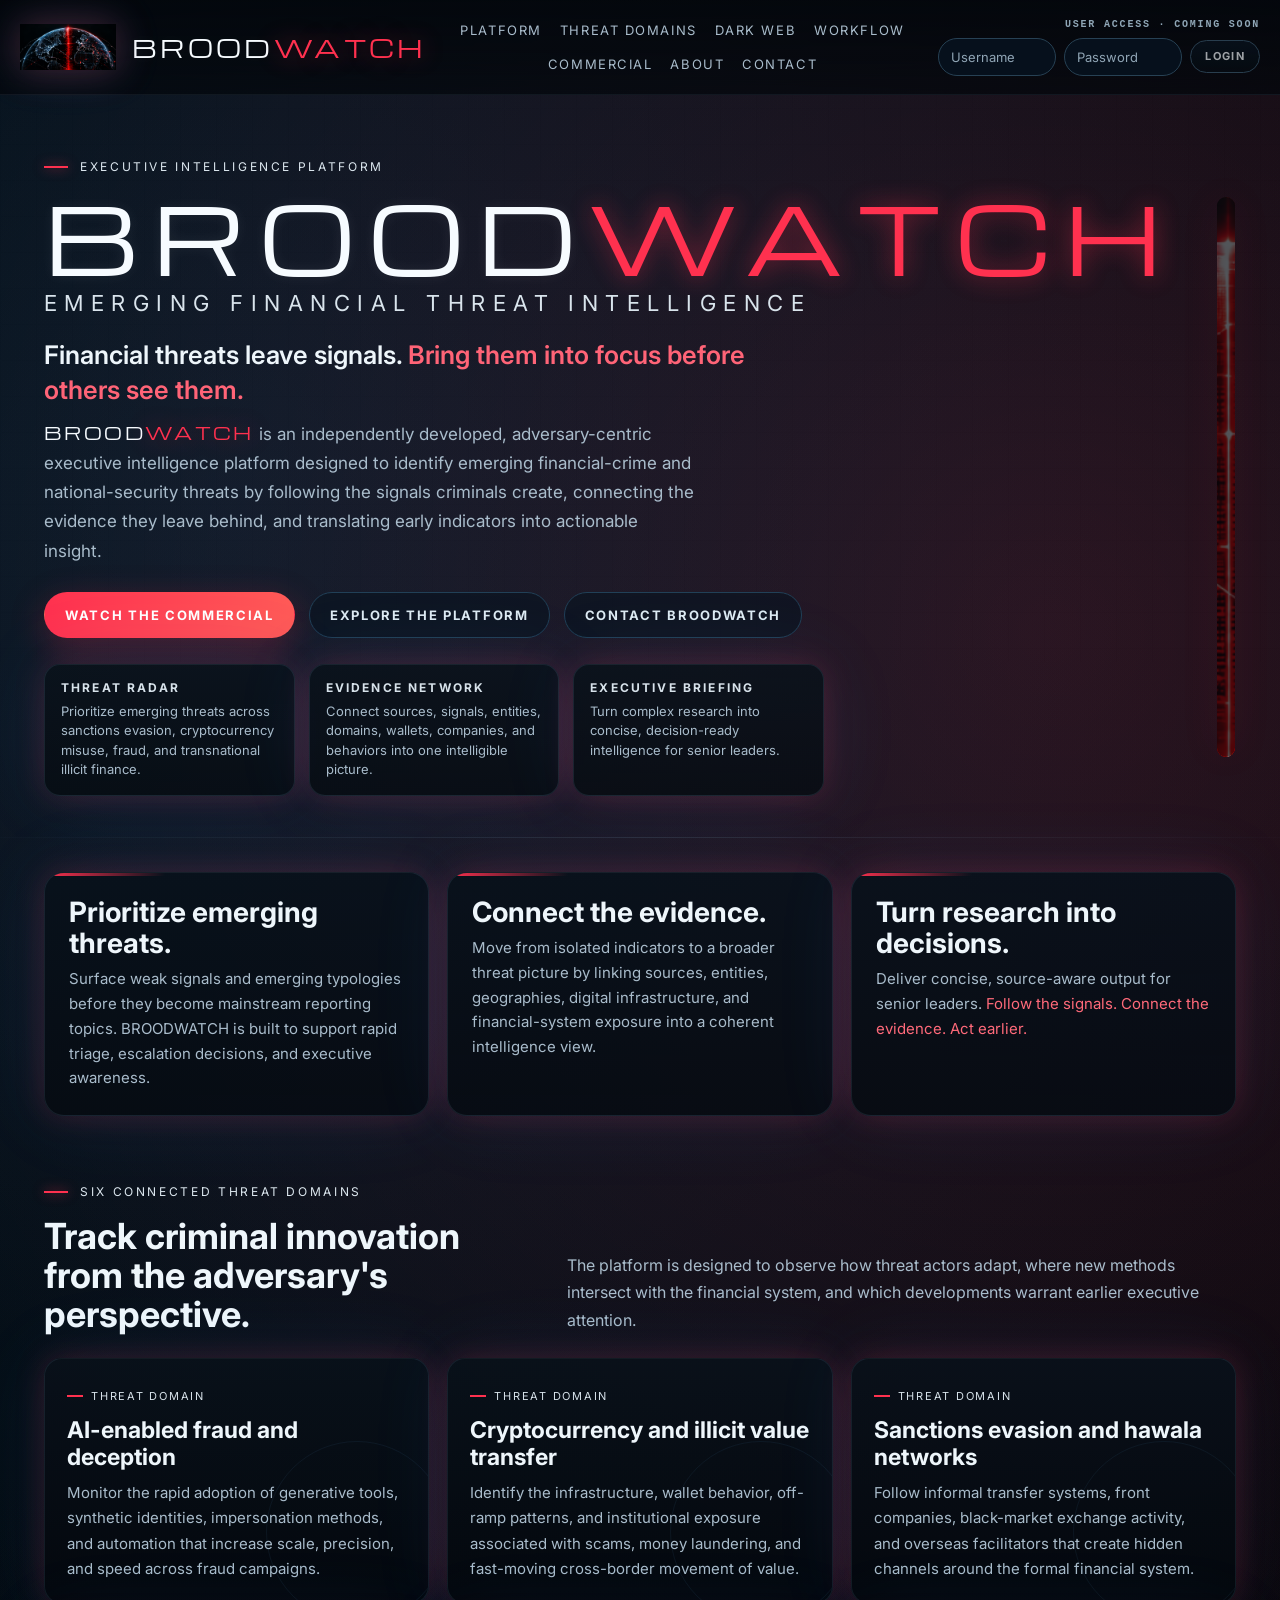
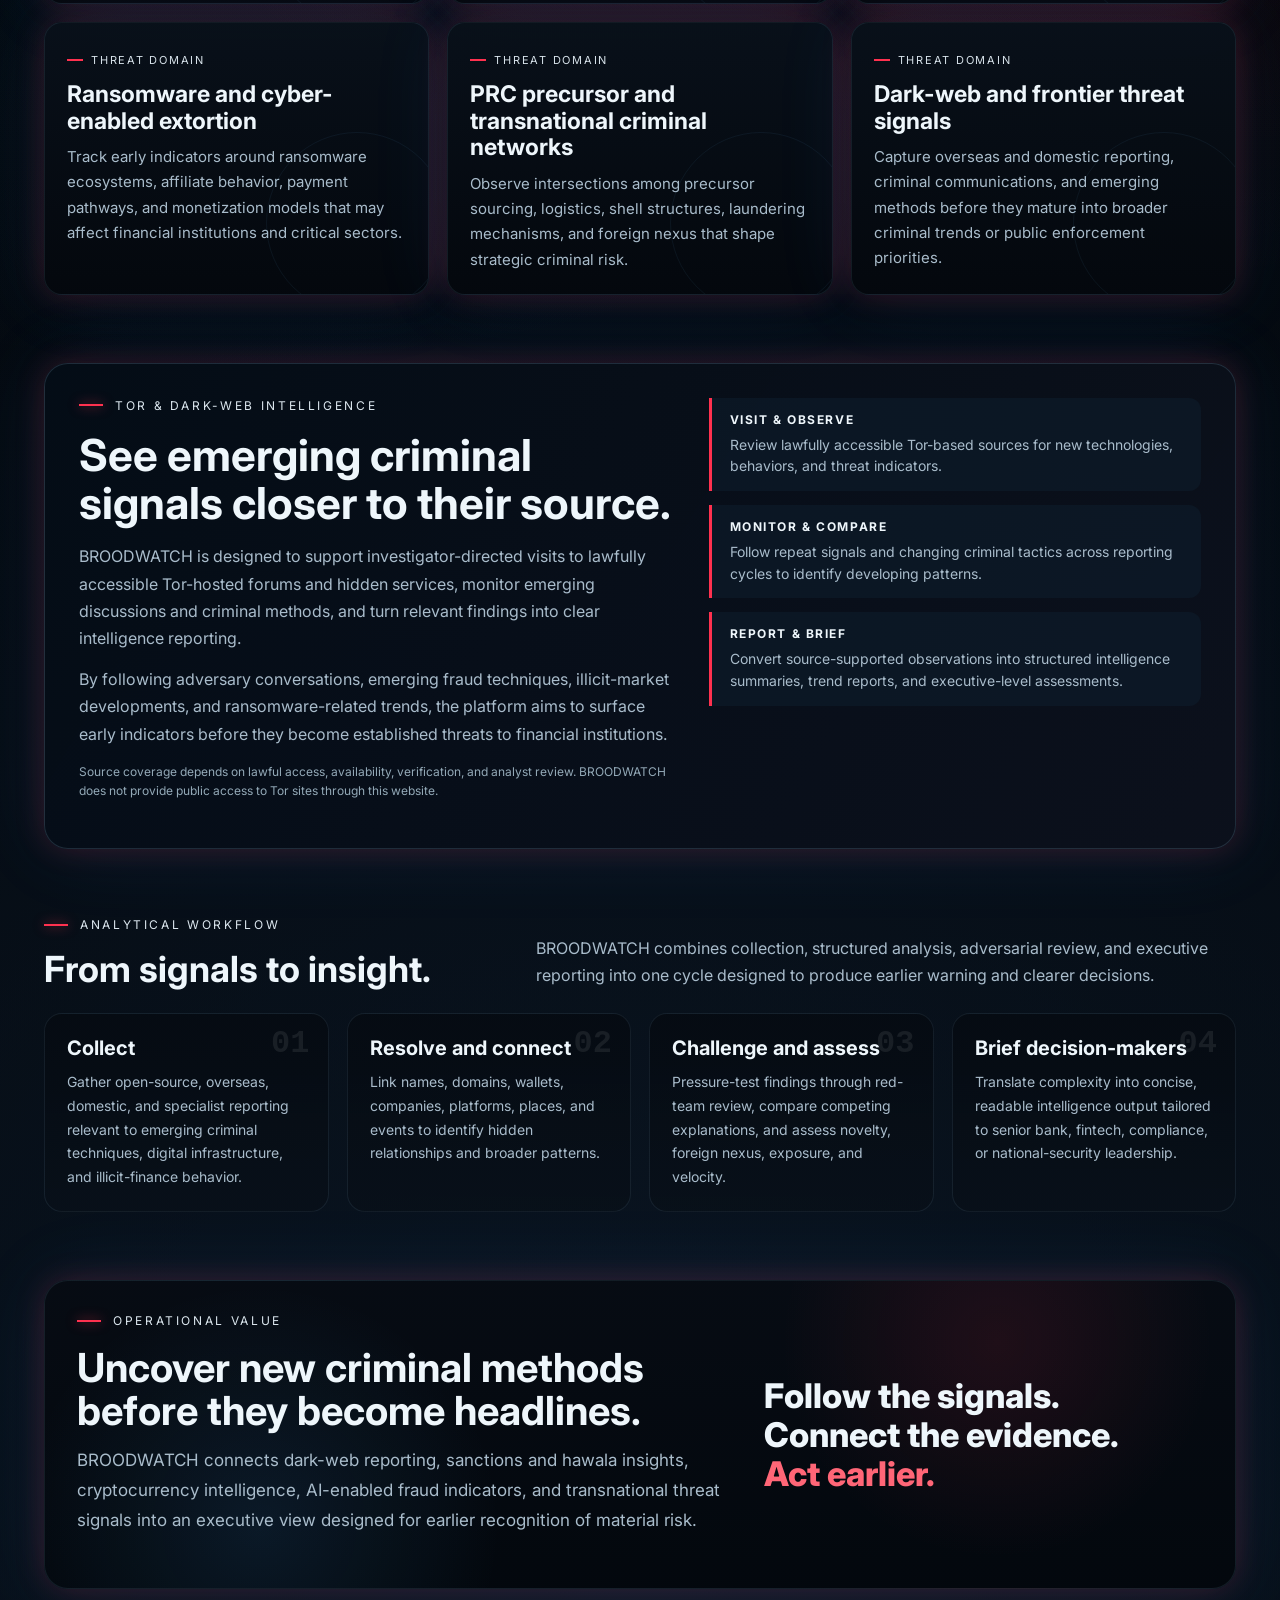
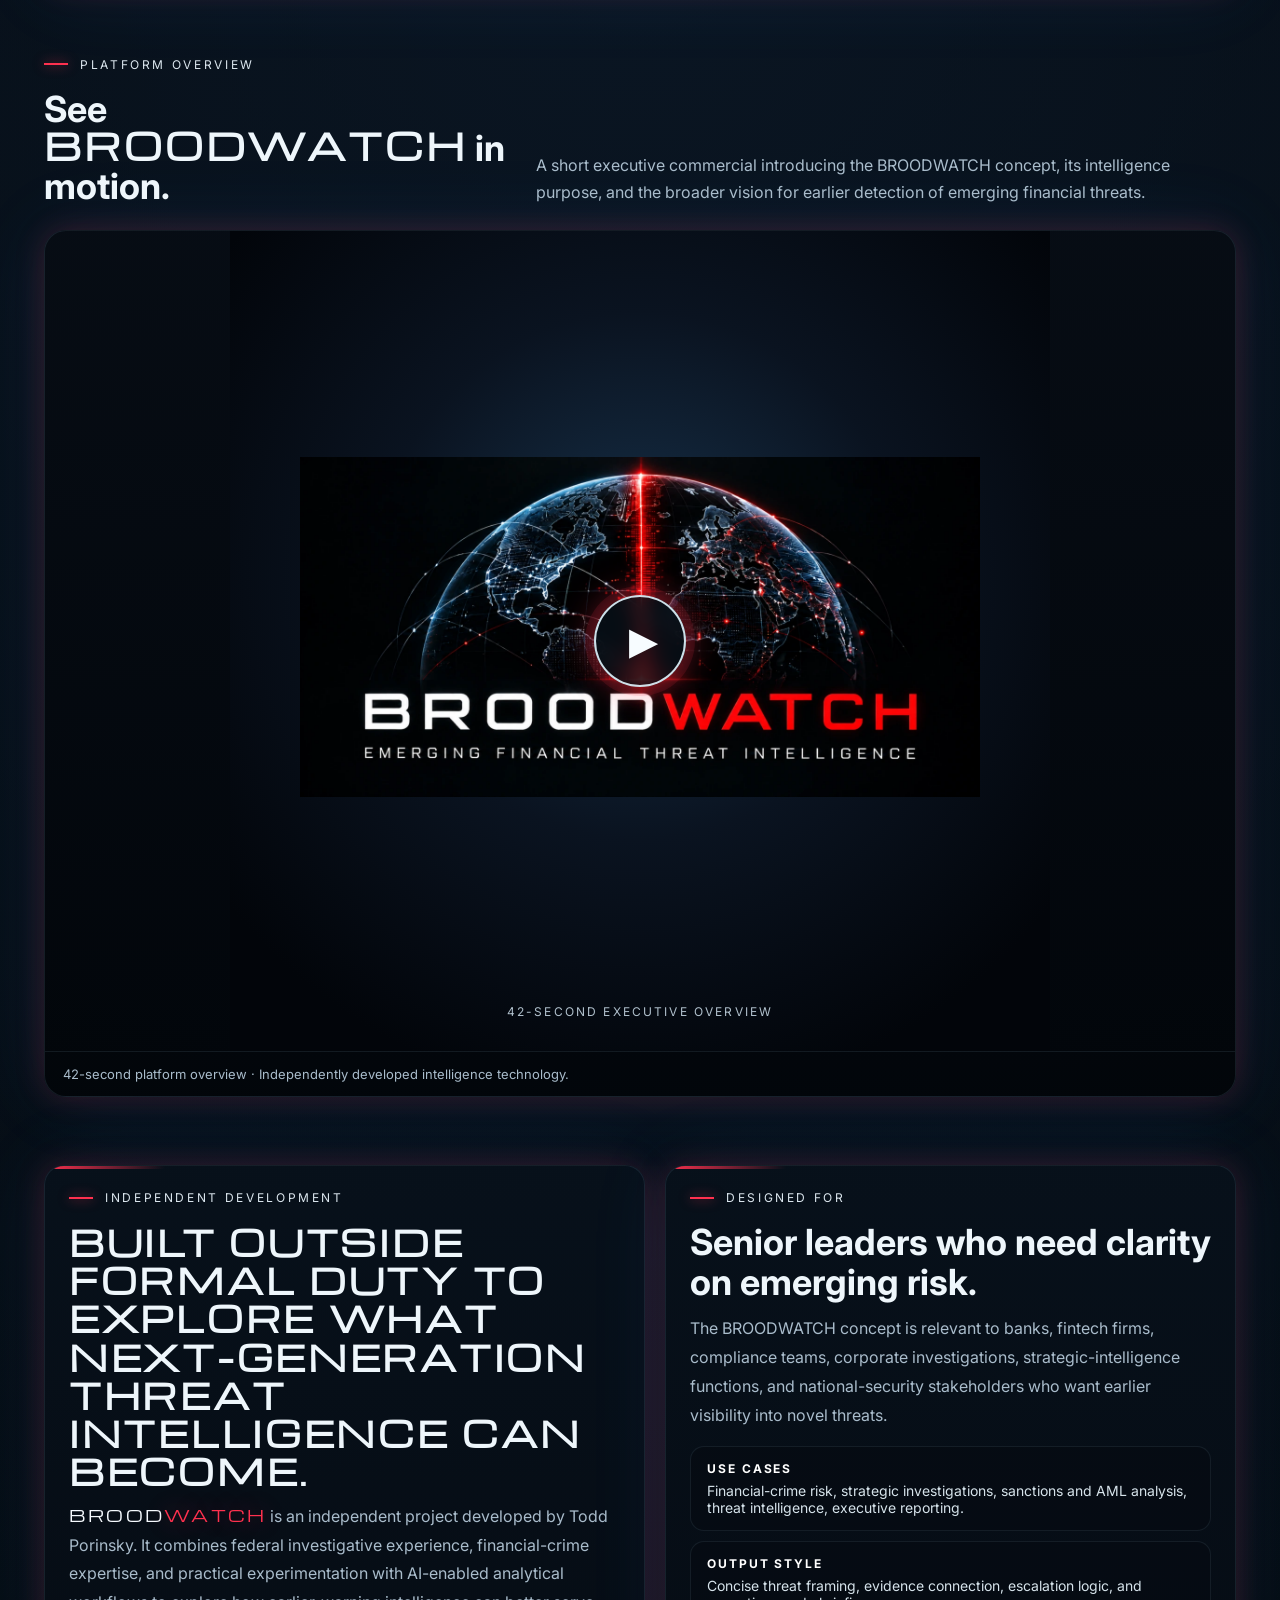
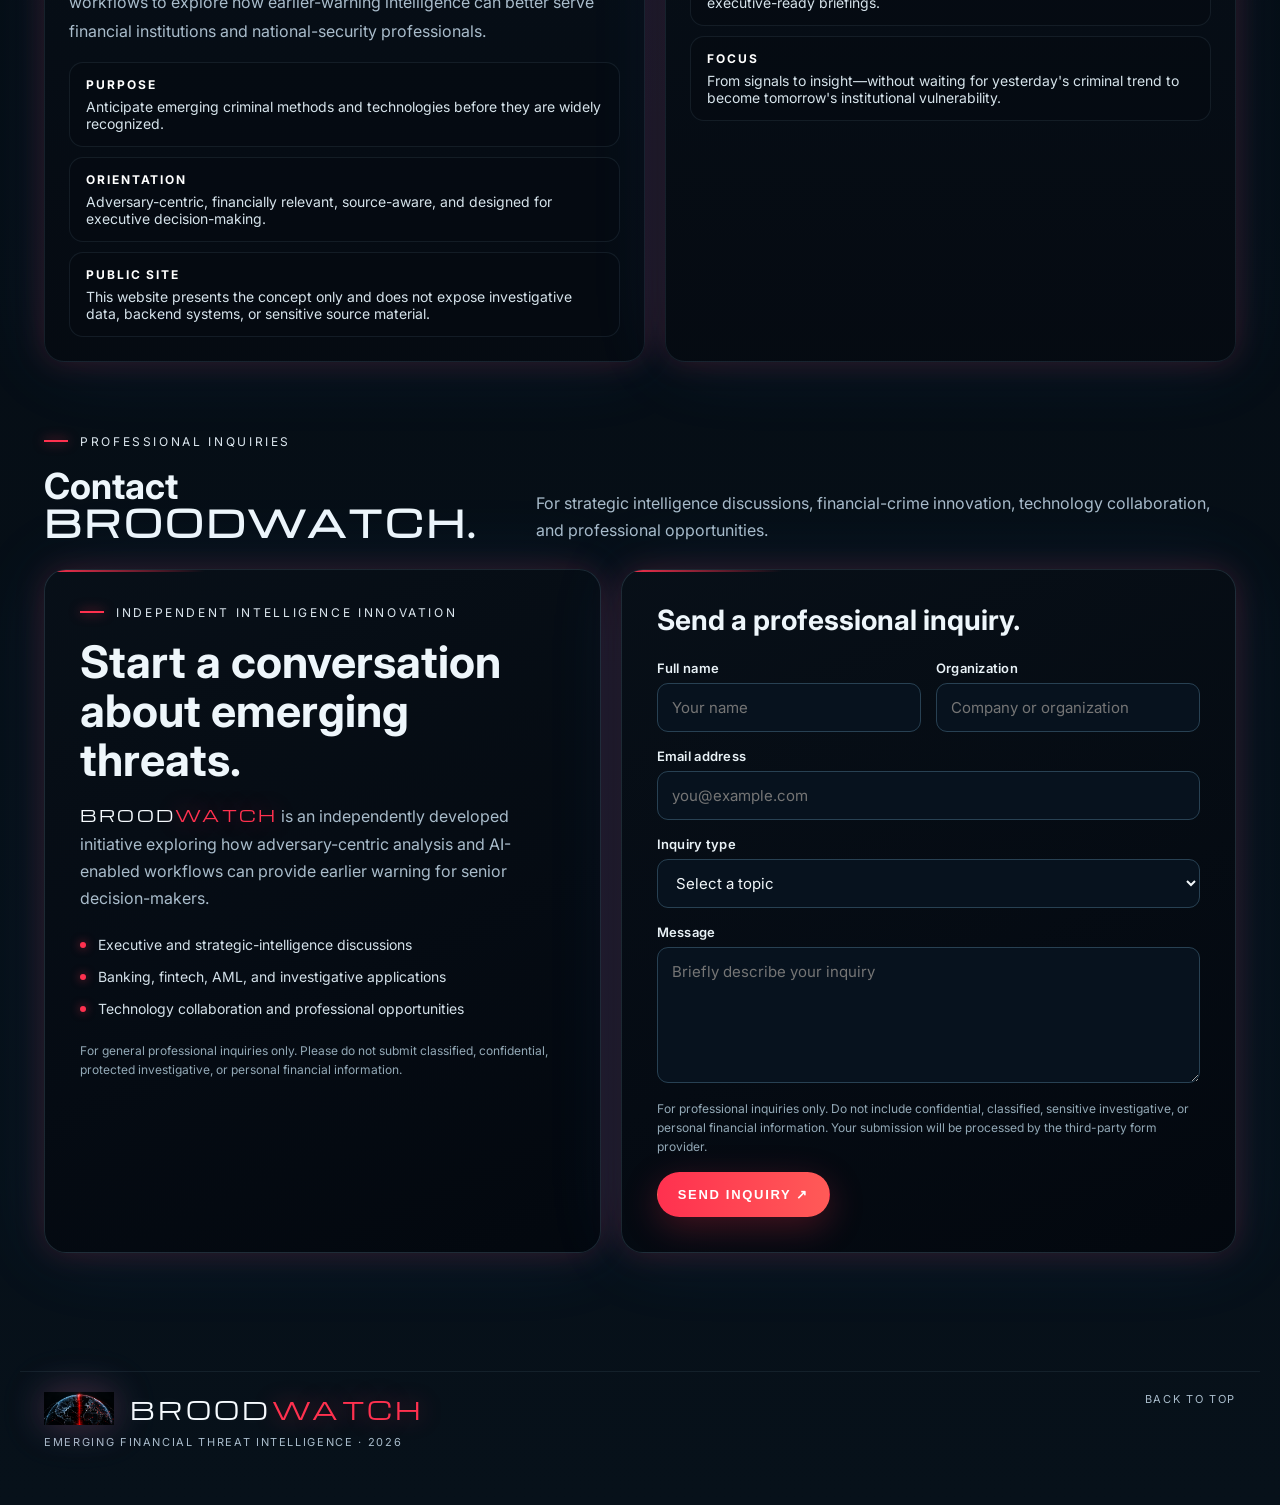
==== commit 1e38f8bd: "Move official globe to right hero, add commercial play overlay, and explain Tor monitoring intellige" ====
--- a/index.html
+++ b/index.html
@@ -45,7 +45,6 @@
     .login-form input::placeholder{color:#90a5b5}
     .login-form button:disabled{cursor:not-allowed;opacity:.7}.login-form button{padding:10px 14px;border-radius:999px;border:1px solid #3b5b71;background:linear-gradient(180deg, rgba(10,22,34,.96), rgba(5,12,19,.96));color:#f0f5f9;font:700 11px/1 var(--sans);letter-spacing:.12em;text-transform:uppercase;cursor:pointer}
     
-    .lede-globe{display:inline-block;width:104px;max-width:24vw;height:auto;vertical-align:middle;object-fit:contain;margin:0 .2em;filter:drop-shadow(0 0 10px rgba(255,49,79,.23));}
     .commercial-logo{display:block;width:min(92%,680px);height:auto;object-fit:contain;margin:auto;}
     .video-placeholder{gap:20px;}
     .login-form button:disabled{opacity:.65;cursor:not-allowed;}
@@ -63,14 +62,39 @@
     .highlights{display:grid;grid-template-columns:repeat(3,minmax(0,1fr));gap:14px;max-width:780px}
     .chip{padding:15px 16px;border:1px solid rgba(91,121,145,.2);border-radius:16px;background:linear-gradient(180deg, rgba(10,18,27,.88), rgba(6,12,18,.82));box-shadow:var(--glow)}
     .chip b{display:block;font-size:12px;letter-spacing:.18em;text-transform:uppercase;margin-bottom:7px;color:#d7e2ea}.chip span{display:block;color:var(--muted);font-size:13px;line-height:1.5}
-    .hero-visual{position:relative;min-height:560px}.beam{position:absolute;left:50%;top:10px;transform:translateX(-50%);width:4px;height:365px;background:linear-gradient(180deg, rgba(255,49,79,.1), rgba(255,49,79,.98), rgba(255,49,79,.15));box-shadow:0 0 16px rgba(255,49,79,.8),0 0 55px rgba(255,49,79,.4);z-index:4;border-radius:999px}
-    .globe{position:absolute;left:50%;top:30px;transform:translateX(-50%);width:min(100%,540px);aspect-ratio:1/1;border-radius:50%;border:1px solid rgba(176,226,255,.34);box-shadow:inset 0 0 70px rgba(32,95,143,.15),0 0 60px rgba(78,171,255,.12);background:radial-gradient(circle at 50% 47%, rgba(21,61,91,.30), rgba(7,14,22,.08) 58%, transparent 72%),repeating-linear-gradient(90deg, transparent 0 42px, rgba(142,200,236,.1) 43px, transparent 44px),repeating-linear-gradient(0deg, transparent 0 42px, rgba(142,200,236,.1) 43px, transparent 44px),radial-gradient(circle at 50% 50%, rgba(255,255,255,.04), rgba(0,0,0,.02));overflow:hidden}
-    .globe:before,.globe:after{content:"";position:absolute;inset:0;border-radius:50%;pointer-events:none}
-    .globe:before{background:radial-gradient(circle at 25% 44%, rgba(163,226,255,.68) 0 1px, transparent 2px),radial-gradient(circle at 32% 47%, rgba(163,226,255,.9) 0 1px, transparent 2px),radial-gradient(circle at 37% 52%, rgba(163,226,255,.75) 0 1px, transparent 2px),radial-gradient(circle at 63% 36%, rgba(255,59,77,.92) 0 1.5px, transparent 2.8px),radial-gradient(circle at 70% 44%, rgba(255,59,77,.85) 0 1.2px, transparent 2.6px),radial-gradient(circle at 80% 53%, rgba(255,59,77,.95) 0 1.4px, transparent 2.8px),radial-gradient(circle at 76% 61%, rgba(255,59,77,.92) 0 1.2px, transparent 2.8px),radial-gradient(circle at 59% 52%, rgba(255,59,77,.8) 0 1.2px, transparent 2.8px),radial-gradient(circle at 50% 50%, rgba(255,255,255,.05), transparent 70%);filter:drop-shadow(0 0 6px rgba(255,49,79,.38));opacity:.95}
-    .globe:after{background:linear-gradient(90deg, transparent 0 48%, rgba(255,49,79,.46) 49.4%, rgba(255,49,79,.98) 50%, rgba(255,49,79,.42) 50.6%, transparent 52%),radial-gradient(circle at 50% 50%, transparent 0 76%, rgba(124,204,255,.35) 77%, transparent 78%),radial-gradient(circle at 50% 50%, transparent 0 60%, rgba(124,204,255,.18) 61%, transparent 62%),linear-gradient(180deg, rgba(0,0,0,0), rgba(0,0,0,.15));mix-blend-mode:screen}
-    .orbit{position:absolute;left:50%;top:30px;transform:translateX(-50%);width:min(100%,540px);aspect-ratio:1/1;border-radius:50%;pointer-events:none}.orbit i,.orbit i:before,.orbit i:after{content:"";position:absolute;border:1px solid rgba(138,218,255,.28);border-radius:50%}
-    .orbit i:nth-child(1){inset:56px 18px}.orbit i:nth-child(2){inset:18px 56px}.orbit i:nth-child(3){left:-8%;right:-8%;top:39%;height:22%}.orbit i:nth-child(4){left:8%;right:8%;top:18%;bottom:18%;transform:rotate(24deg)}.orbit i:nth-child(5){left:10%;right:10%;top:18%;bottom:18%;transform:rotate(-28deg);border-color:rgba(255,49,79,.28)}
-    .scanline{position:absolute;left:0;right:0;bottom:34px;height:130px;background:linear-gradient(180deg, rgba(255,49,79,0), rgba(255,49,79,.09) 30%, rgba(255,49,79,.18) 55%, rgba(255,49,79,0));filter:blur(4px)}
+    /* Full-width right-hand hero globe: use the uploaded BROODWATCH globe artwork. */
+    .hero-visual{position:relative;min-height:560px;overflow:hidden;border-radius:22px;
+      background:radial-gradient(circle at 55% 50%,rgba(16,42,65,.22),transparent 68%),#02070c;
+      box-shadow:inset 0 0 50px rgba(34,136,200,.1),0 0 40px rgba(255,49,79,.075)}
+    .hero-globe{display:block;position:absolute;inset:0;width:100%;height:100%;
+      object-fit:cover;object-position:50% 50%;filter:drop-shadow(0 0 18px rgba(55,133,182,.16))}
+    .hero-visual:after{content:"";position:absolute;inset:0;pointer-events:none;
+      box-shadow:inset 0 0 70px 26px rgba(2,7,12,.68);border-radius:22px}
+        /* Video preview and working overlay play control */
+    .video-player{position:relative;aspect-ratio:1/1;max-width:820px;margin:0 auto;background:#01060b}
+    .video-player .video-placeholder{position:absolute;inset:0;z-index:1;width:100%;height:100%}
+    .video-player video{position:absolute;inset:0;width:100%;height:100%;z-index:2}
+    .video-shell.is-ready .video-player .video-placeholder{display:none}
+    .video-play{position:absolute;z-index:4;left:50%;top:50%;transform:translate(-50%,-50%);
+      display:grid;place-items:center;width:92px;height:92px;border-radius:50%;
+      border:2px solid rgba(228,247,255,.9);background:rgba(8,18,28,.72);color:#fff;
+      box-shadow:0 0 0 9px rgba(255,49,79,.12),0 0 35px rgba(255,49,79,.5);
+      backdrop-filter:blur(8px);cursor:pointer;transition:transform .15s,opacity .15s}
+    .video-play span{font-size:38px;margin-left:7px;line-height:1;color:#f7fcff}
+    .video-play:hover{transform:translate(-50%,-50%) scale(1.07);background:rgba(54,14,29,.82)}
+    .video-play:focus-visible{outline:3px solid #8adfff;outline-offset:5px}
+    .video-player.is-playing .video-play{opacity:0;pointer-events:none}
+    @media(max-width:640px){.video-play{width:74px;height:74px}.video-play span{font-size:30px}}
+    .tor-intel{display:grid;grid-template-columns:1.1fr .9fr;gap:28px;align-items:start;
+      padding:34px;border-radius:24px;border:1px solid rgba(118,155,184,.22);
+      background:linear-gradient(120deg,rgba(4,13,23,.96),rgba(12,17,28,.95));box-shadow:var(--glow)}
+    .tor-intel h2{margin:0 0 16px;font-size:clamp(29px,3.8vw,44px);line-height:1.1}
+    .tor-intel p{color:var(--muted);font-size:16px;line-height:1.7;margin:0 0 14px}
+    .tor-tools{display:grid;gap:14px}
+    .tor-tool{border-left:3px solid var(--red);padding:14px 18px;background:rgba(16,34,50,.42);border-radius:0 12px 12px 0}
+    .tor-tool b{display:block;text-transform:uppercase;letter-spacing:.13em;font-size:12px;margin-bottom:7px}
+    .tor-tool span{font-size:14px;color:var(--muted);line-height:1.55}
+    @media(max-width:800px){.tor-intel{grid-template-columns:1fr;padding:24px}}
     .section{padding:34px 0}.panel-grid{display:grid;grid-template-columns:repeat(3,minmax(0,1fr));gap:18px}
     .panel{position:relative;padding:24px;border-radius:var(--radius);border:1px solid rgba(93,122,146,.18);background:linear-gradient(180deg, rgba(8,17,27,.90), rgba(6,11,18,.88));box-shadow:var(--glow);overflow:hidden}.panel:before{content:"";position:absolute;left:0;top:0;height:3px;width:120px;background:linear-gradient(90deg,var(--red), transparent)}
     .panel h3,.contact-panel h3{margin:0 0 8px;font-size:28px;line-height:1.12}.panel p{margin:0;color:var(--muted);line-height:1.65;font-size:15px}.panel .accent{color:#ff6a7a}
@@ -98,6 +122,7 @@
       <nav class="navlinks">
         <a href="#platform">Platform</a>
         <a href="#domains">Threat Domains</a>
+        <a href="#tor-intelligence">Dark Web</a>
         <a href="#workflow">Workflow</a>
         <a href="#overview">Commercial</a>
         <a href="#about">About</a>
@@ -120,7 +145,7 @@
         <div class="eyebrow">Executive Intelligence Platform</div>
         <h1 class="hero-wordmark"><span class="brood">BROOD</span><span class="watch">WATCH</span></h1>
         <div class="subbrand">Emerging Financial Threat Intelligence</div>
-        <p class="lede">Financial threats leave signals. <span class="red">Bring them into focus before <img class="lede-globe" src="broodwatch-globe-header-460.png" alt="" aria-hidden="true" loading="eager"> others see them.</span></p>
+        <p class="lede">Financial threats leave signals. <span class="red">Bring them into focus before others see them.</span></p>
         <p class="summary"><span class="bw-inline"><span class="brood">BROOD</span><span class="watch">WATCH</span></span> is an independently developed, adversary-centric executive intelligence platform designed to identify emerging financial-crime and national-security threats by following the signals criminals create, connecting the evidence they leave behind, and translating early indicators into actionable insight.</p>
         <div class="actions">
           <a class="btn primary" href="#overview">Watch the commercial</a>
@@ -133,9 +158,8 @@
           <div class="chip"><b>Executive Briefing</b><span>Turn complex research into concise, decision-ready intelligence for senior leaders.</span></div>
         </div>
       </div>
-      <div class="hero-visual" aria-hidden="true">
-        <div class="beam"></div><div class="globe"></div><div class="orbit"><i></i><i></i><i></i><i></i><i></i></div>
-        <div class="scanline"></div>
+      <div class="hero-visual" aria-label="BROODWATCH globe — global financial threat intelligence" role="img">
+        <img class="hero-globe" src="broodwatch-globe-header-460.png" alt="" aria-hidden="true" decoding="async">
       </div>
     </div>
   </section>
@@ -155,6 +179,26 @@
     <article class="card"><div class="tag">Threat Domain</div><h3>Dark-web and frontier threat signals</h3><p>Capture overseas and domestic reporting, criminal communications, and emerging methods before they mature into broader criminal trends or public enforcement priorities.</p></article>
   </div></div></section>
 
+
+  <section class="section" id="tor-intelligence" aria-labelledby="tor-heading">
+    <div class="wrap">
+      <div class="tor-intel">
+        <div>
+          <div class="eyebrow">TOR &amp; Dark-Web Intelligence</div>
+          <h2 id="tor-heading">See emerging criminal signals closer to their source.</h2>
+          <p>BROODWATCH is designed to support investigator-directed visits to lawfully accessible Tor-hosted forums and hidden services, monitor emerging discussions and criminal methods, and turn relevant findings into clear intelligence reporting.</p>
+          <p>By following adversary conversations, emerging fraud techniques, illicit-market developments, and ransomware-related trends, the platform aims to surface early indicators before they become established threats to financial institutions.</p>
+          <p class="form-privacy">Source coverage depends on lawful access, availability, verification, and analyst review. BROODWATCH does not provide public access to Tor sites through this website.</p>
+        </div>
+        <div class="tor-tools">
+          <div class="tor-tool"><b>Visit &amp; Observe</b><span>Review lawfully accessible Tor-based sources for new technologies, behaviors, and threat indicators.</span></div>
+          <div class="tor-tool"><b>Monitor &amp; Compare</b><span>Follow repeat signals and changing criminal tactics across reporting cycles to identify developing patterns.</span></div>
+          <div class="tor-tool"><b>Report &amp; Brief</b><span>Convert source-supported observations into structured intelligence summaries, trend reports, and executive-level assessments.</span></div>
+        </div>
+      </div>
+    </div>
+  </section>
+
   <section class="section" id="workflow"><div class="wrap"><div class="section-head"><div><div class="eyebrow">Analytical workflow</div><h2>From signals to insight.</h2></div><p>BROODWATCH combines collection, structured analysis, adversarial review, and executive reporting into one cycle designed to produce earlier warning and clearer decisions.</p></div><div class="workflow">
     <div class="step" data-num="01"><h3>Collect</h3><p>Gather open-source, overseas, domestic, and specialist reporting relevant to emerging criminal techniques, digital infrastructure, and illicit-finance behavior.</p></div>
     <div class="step" data-num="02"><h3>Resolve and connect</h3><p>Link names, domains, wallets, companies, platforms, places, and events to identify hidden relationships and broader patterns.</p></div>
@@ -164,7 +208,7 @@
 
   <section class="section"><div class="wrap"><div class="signal"><div class="signal-grid"><div><div class="eyebrow">Operational value</div><h2>Uncover new criminal methods before they become headlines.</h2><p>BROODWATCH connects dark-web reporting, sanctions and hawala insights, cryptocurrency intelligence, AI-enabled fraud indicators, and transnational threat signals into an executive view designed for earlier recognition of material risk.</p></div><div class="quote"><span>Follow the signals.</span><span>Connect the evidence.</span><span class="red">Act earlier.</span></div></div></div></div></section>
 
-  <section class="section" id="overview"><div class="wrap"><div class="section-head"><div><div class="eyebrow">Platform overview</div><h2>See <span class="broodwatch-wordmark wordmark-heading"><span class="brood">BROOD</span><span class="watch">WATCH</span></span> in motion.</h2></div><p>A short executive commercial introducing the BROODWATCH concept, its intelligence purpose, and the broader vision for earlier detection of emerging financial threats.</p></div><div class="video-shell"><div class="video-placeholder" aria-label="BROODWATCH commercial preview"><img class="commercial-logo" src="broodwatch-logo-full.webp" alt="Official BROODWATCH globe and red-white logo" loading="lazy"><small>42-second executive overview</small></div><video controls preload="metadata" playsinline poster="broodwatch-logo-full.webp" aria-label="BROODWATCH 42-second commercial"><source src="Broodwatch_LinkedIn_Commercial_42s_v22.mp4" type="video/mp4">Your browser does not support embedded video.</video><div class="video-note">42-second platform overview · Independently developed intelligence technology.</div></div></div></section>
+  <section class="section" id="overview"><div class="wrap"><div class="section-head"><div><div class="eyebrow">Platform overview</div><h2>See <span class="broodwatch-wordmark wordmark-heading"><span class="brood">BROOD</span><span class="watch">WATCH</span></span> in motion.</h2></div><p>A short executive commercial introducing the BROODWATCH concept, its intelligence purpose, and the broader vision for earlier detection of emerging financial threats.</p></div><div class="video-shell"><div class="video-player"><div class="video-placeholder" aria-label="BROODWATCH commercial preview"><img class="commercial-logo" src="broodwatch-logo-full.webp" alt="Official BROODWATCH globe and red-white logo" loading="lazy"><small>42-second executive overview</small></div><video controls preload="metadata" playsinline poster="broodwatch-logo-full.webp" aria-label="BROODWATCH 42-second commercial"><source src="Broodwatch_LinkedIn_Commercial_42s_v22.mp4" type="video/mp4">Your browser does not support embedded video.</video><button class="video-play" type="button" aria-label="Play the BROODWATCH commercial" title="Play commercial"><span aria-hidden="true">▶</span></button></div><div class="video-note">42-second platform overview · Independently developed intelligence technology.</div></div></div></section>
 
   <section class="section" id="about"><div class="wrap about"><div class="panel"><div class="eyebrow">Independent development</div><h2 class="wordmark-heading" style="margin:0 0 12px;font-size:34px;line-height:1.12">Built outside formal duty to explore what next-generation threat intelligence can become.</h2><p style="margin:0;color:var(--muted);line-height:1.8;font-size:16px"><span class="bw-inline"><span class="brood">BROOD</span><span class="watch">WATCH</span></span> is an independent project developed by Todd Porinsky. It combines federal investigative experience, financial-crime expertise, and practical experimentation with AI-enabled analytical workflows to explore how earlier-warning intelligence can better serve financial institutions and national-security professionals.</p><div class="list"><div><b>Purpose</b>Anticipate emerging criminal methods and technologies before they are widely recognized.</div><div><b>Orientation</b>Adversary-centric, financially relevant, source-aware, and designed for executive decision-making.</div><div><b>Public site</b>This website presents the concept only and does not expose investigative data, backend systems, or sensitive source material.</div></div></div><div class="panel"><div class="eyebrow">Designed for</div><h2 style="margin:0 0 12px;font-size:36px;line-height:1.1">Senior leaders who need clarity on emerging risk.</h2><p style="margin:0;color:var(--muted);line-height:1.8;font-size:16px">The BROODWATCH concept is relevant to banks, fintech firms, compliance teams, corporate investigations, strategic-intelligence functions, and national-security stakeholders who want earlier visibility into novel threats.</p><div class="list"><div><b>Use cases</b>Financial-crime risk, strategic investigations, sanctions and AML analysis, threat intelligence, executive reporting.</div><div><b>Output style</b>Concise threat framing, evidence connection, escalation logic, and executive-ready briefings.</div><div><b>Focus</b>From signals to insight—without waiting for yesterday's criminal trend to become tomorrow's institutional vulnerability.</div></div></div></div></section>
 
@@ -174,12 +218,25 @@
 
   <script>
     document.getElementById('year').textContent = new Date().getFullYear();
-    const commercial = document.querySelector('.video-shell video');
-    if (commercial) {
-      const ready = () => commercial.parentElement.classList.add('is-ready');
+    const commercial = document.querySelector('.video-player video');
+    const videoShell = document.querySelector('.video-shell');
+    const videoPlayer = document.querySelector('.video-player');
+    const videoPlayButton = document.querySelector('.video-play');
+    if (commercial && videoShell && videoPlayer && videoPlayButton) {
+      const ready = () => videoShell.classList.add('is-ready');
       commercial.addEventListener('loadedmetadata', ready);
       commercial.addEventListener('canplay', ready);
       if (commercial.readyState >= 1) ready();
+      videoPlayButton.addEventListener('click', () => {
+        ready();
+        const result = commercial.play();
+        if (result && typeof result.catch === 'function') {
+          result.catch(() => { videoPlayer.classList.remove('is-playing'); });
+        }
+      });
+      commercial.addEventListener('play', () => videoPlayer.classList.add('is-playing'));
+      commercial.addEventListener('pause', () => videoPlayer.classList.remove('is-playing'));
+      commercial.addEventListener('ended', () => videoPlayer.classList.remove('is-playing'));
     }
   </script>
 </body>
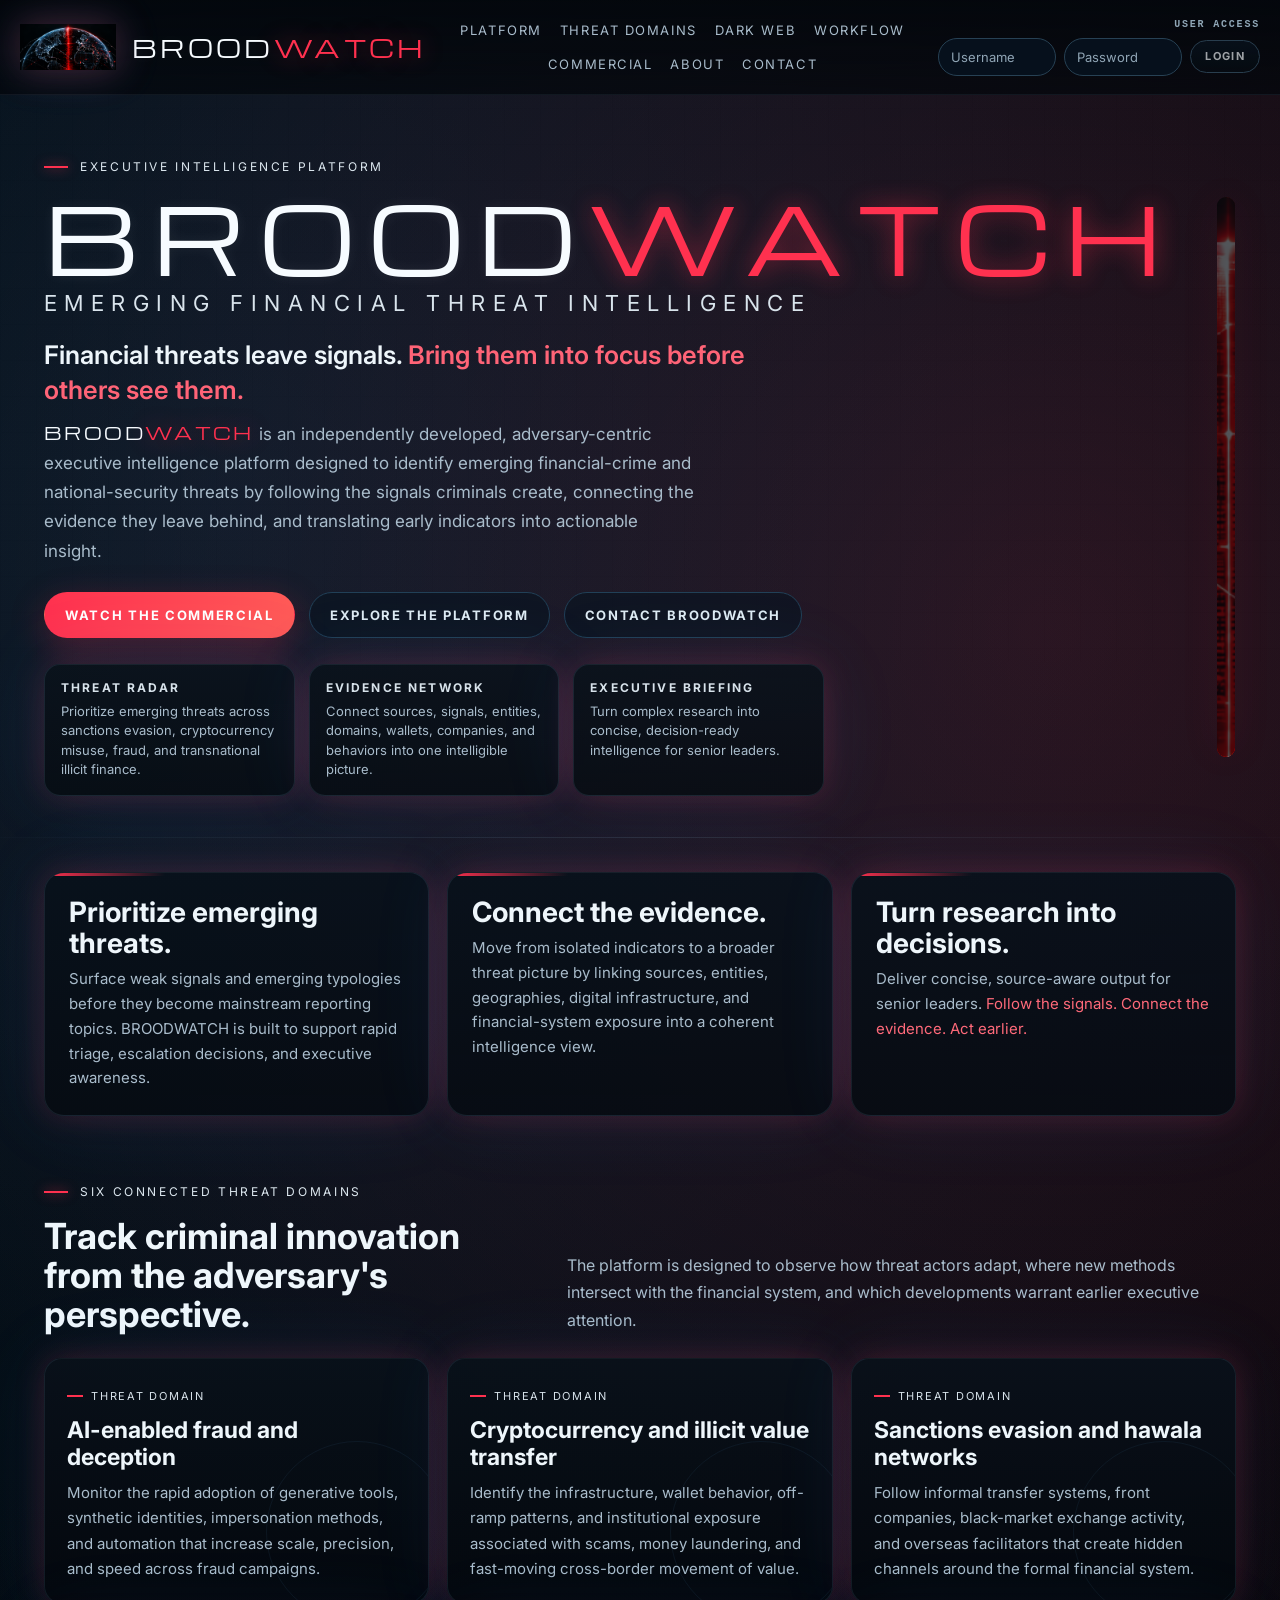
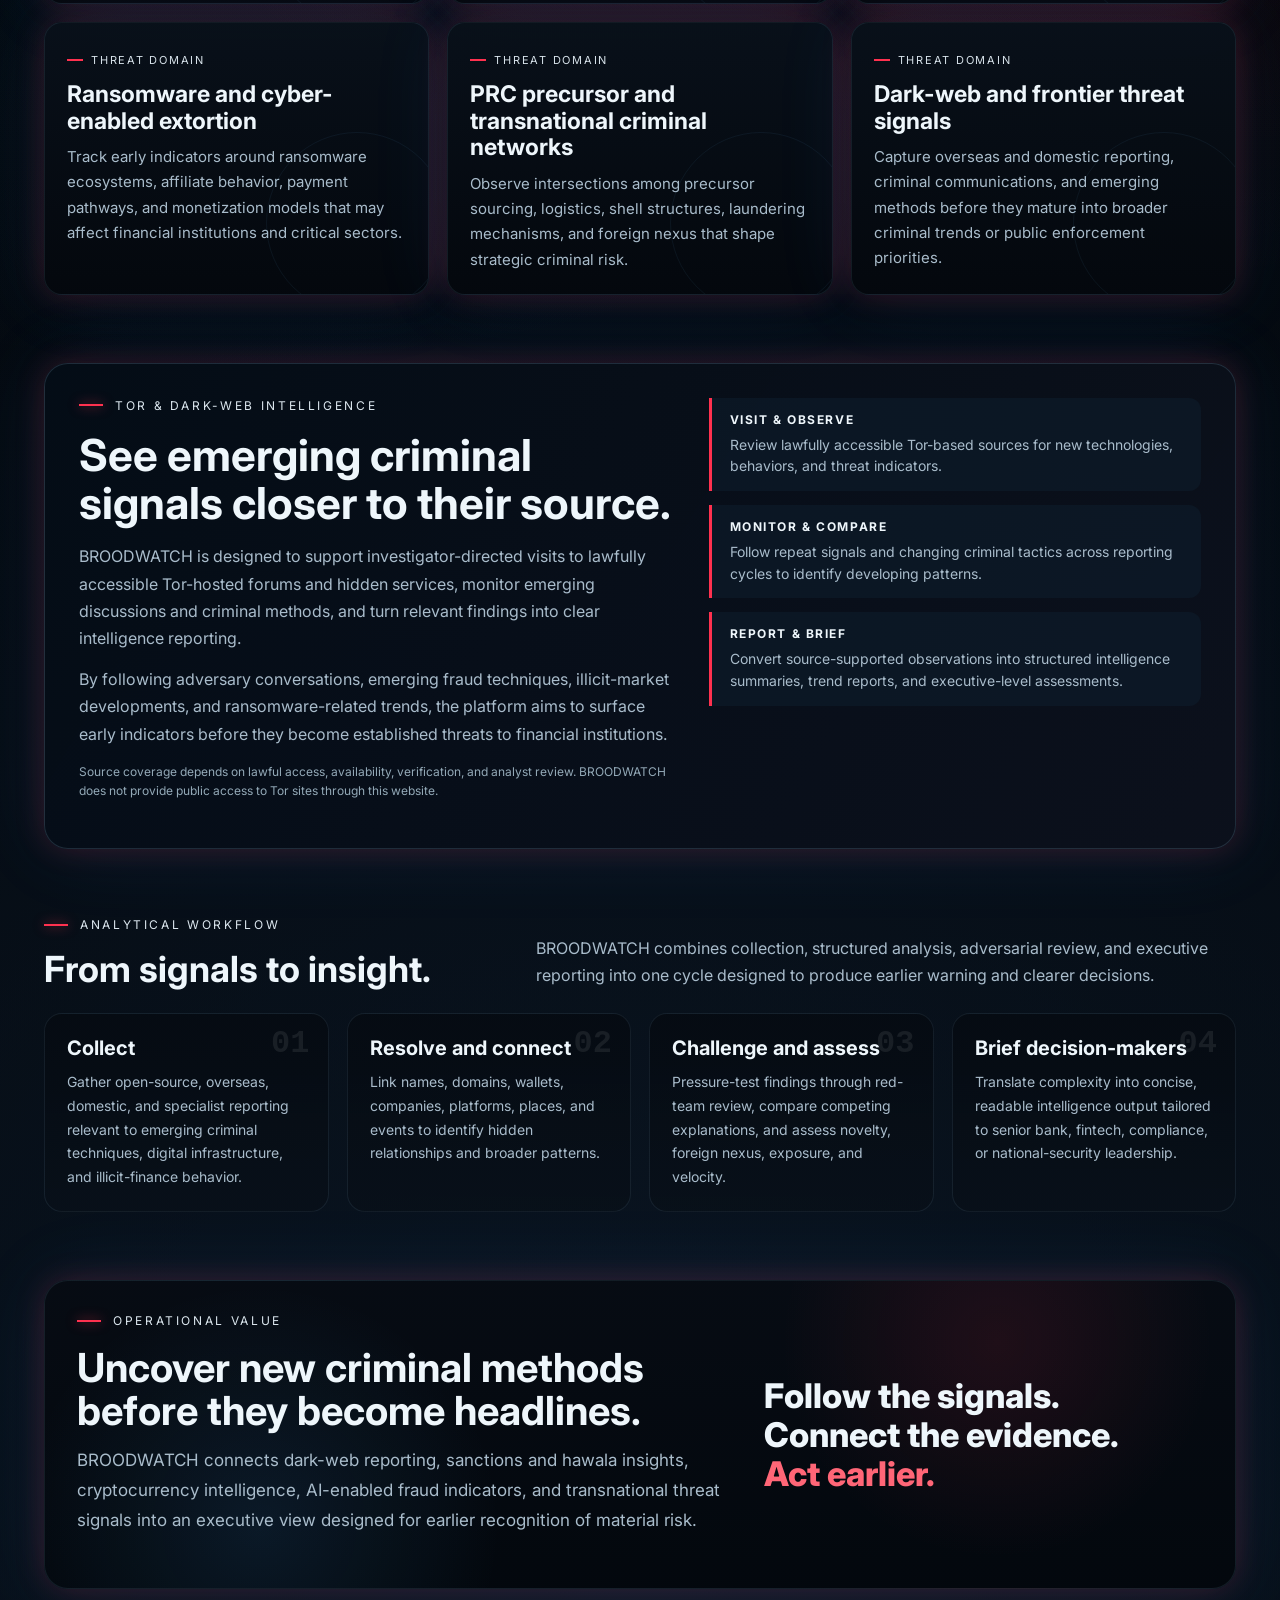
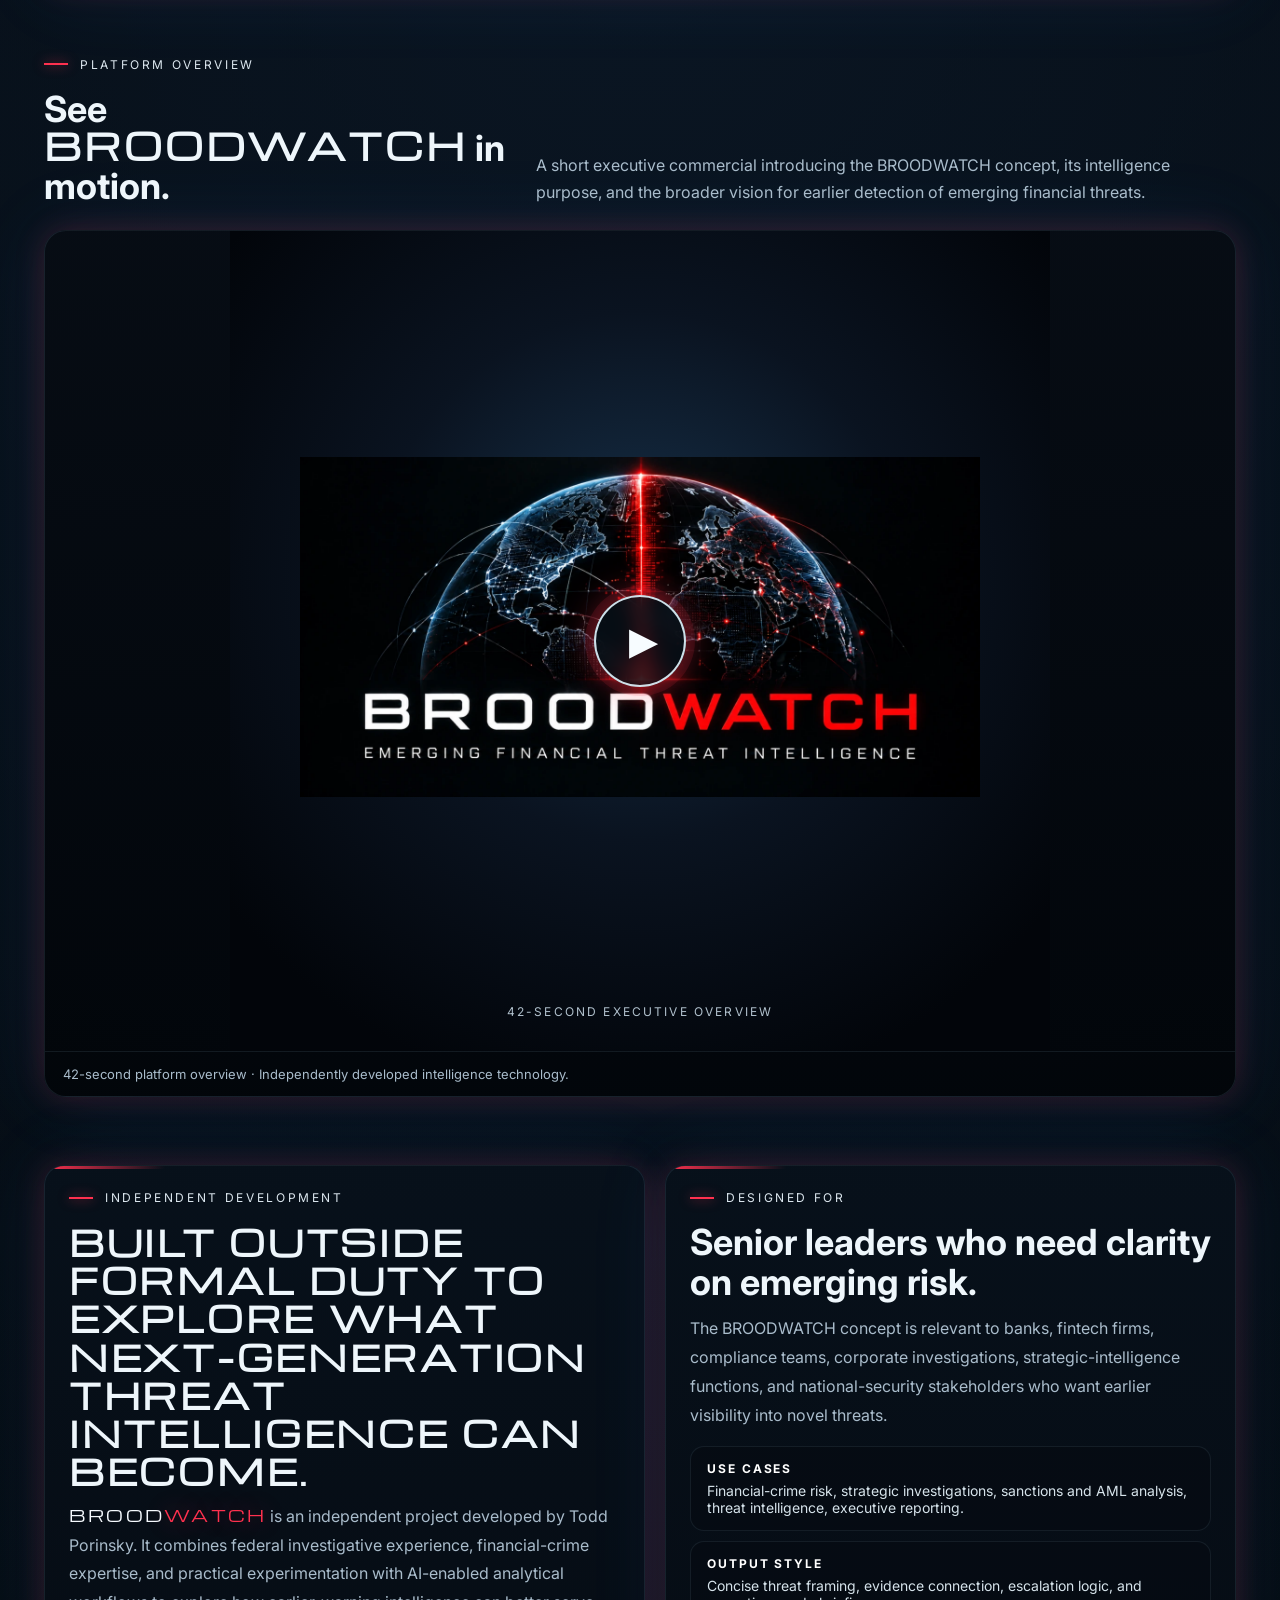
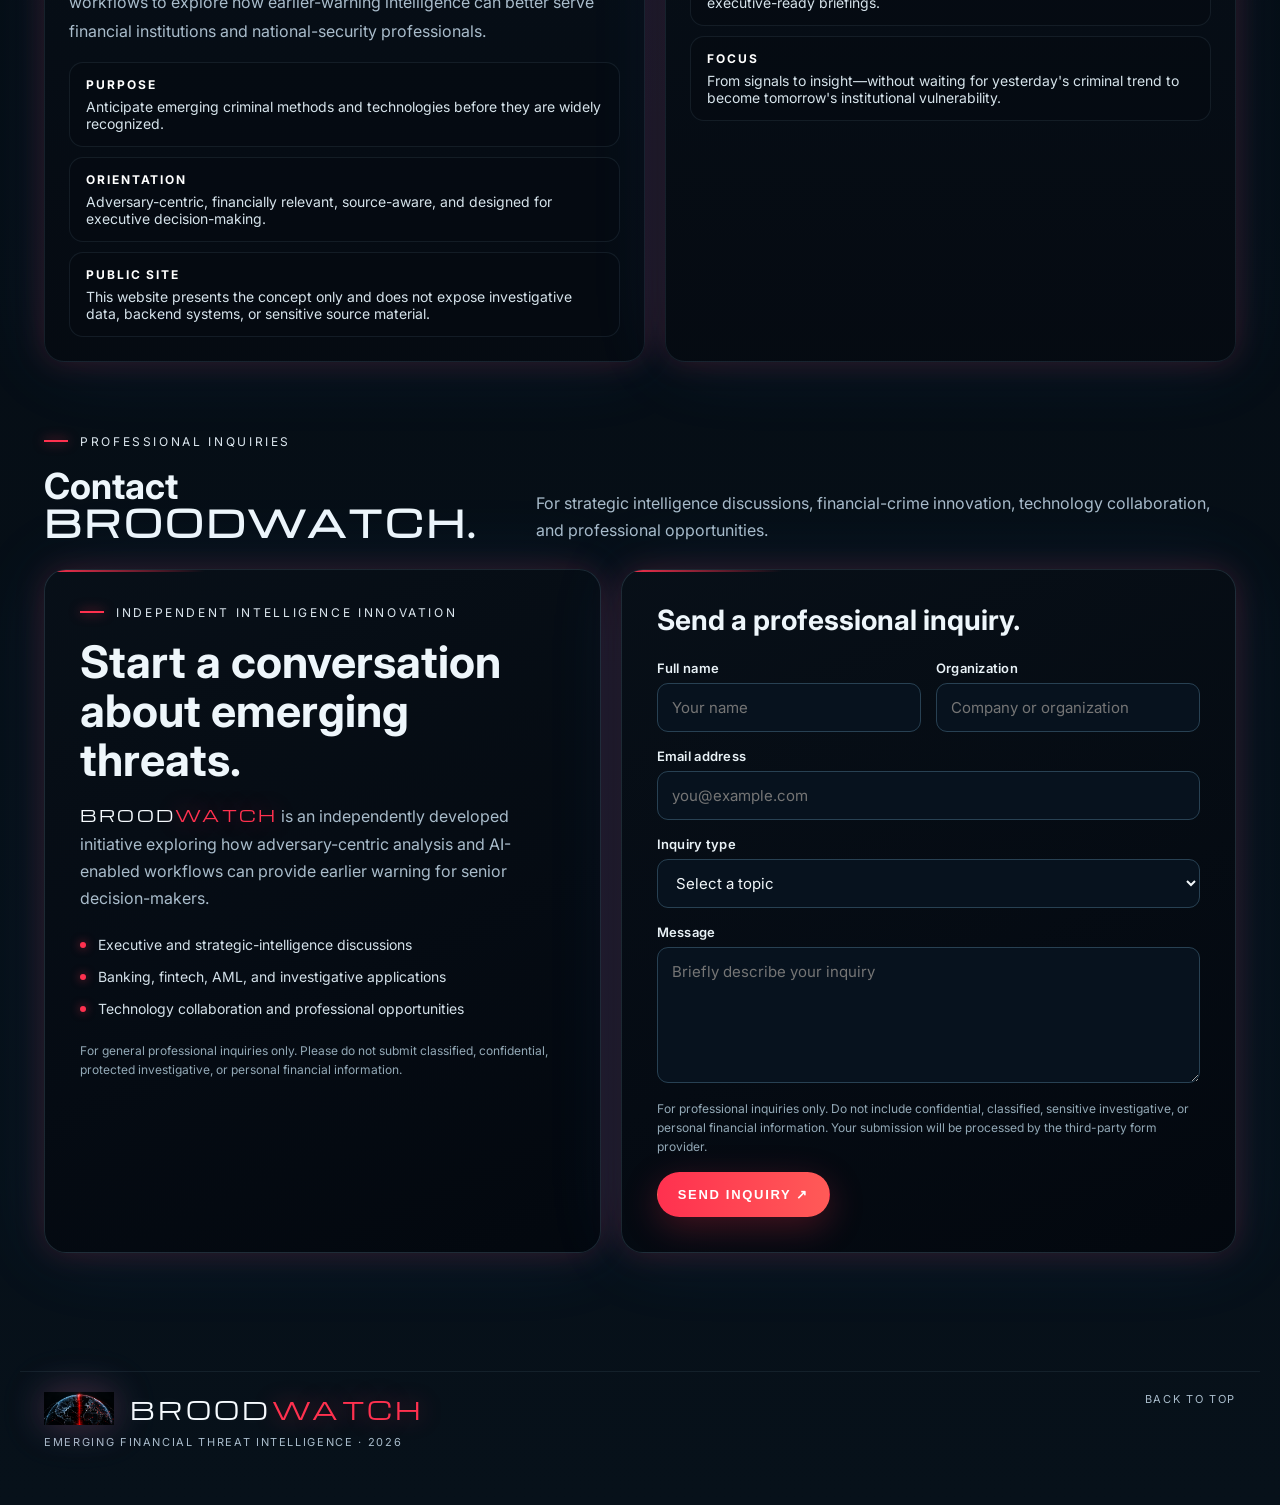
==== commit db0a5e5a: "Remove coming-soon access label and optimize BROODWATCH layout for iPhone without changing desktop" ====
--- a/index.html
+++ b/index.html
@@ -110,6 +110,82 @@
     @media (max-width:1180px){.nav{grid-template-columns:1fr;justify-items:start}.navlinks{justify-content:flex-start}.login-shell{align-items:flex-start}.login-note{text-align:left}}
     @media (max-width:1080px){.hero-grid,.signal-grid,.about,.contact-grid{grid-template-columns:1fr}.hero-visual{order:-1;min-height:480px}.panel-grid,.domains{grid-template-columns:1fr 1fr}.workflow{grid-template-columns:1fr 1fr}}
     @media (max-width:760px){.nav{padding:12px 0}.navlinks{gap:12px}.hero{padding-top:34px}.highlights,.panel-grid,.domains,.workflow,.form-row{grid-template-columns:1fr}.hero-visual{min-height:390px}.globe,.orbit{width:min(100%,380px)}.beam{height:270px;top:26px}.signal h2,.section-head h2{font-size:32px}.signal .quote{font-size:28px}.subbrand{letter-spacing:.24em}.brand-logo{width:78px}.brand-wordmark{font-size:20px}.login-form{flex-wrap:wrap}.login-form input{width:100%}.login-form button{width:100%}}
+
+    /* iPhone / narrow-screen presentation only. Desktop layout remains unchanged. */
+    @media (max-width:760px){
+      html{scroll-padding-top:12px}
+      body{overflow-x:hidden}
+      .wrap{padding-left:18px;padding-right:18px}
+      .topbar{position:relative;backdrop-filter:none;background:rgba(3,7,12,.96)}
+      .nav{display:flex;flex-direction:column;align-items:stretch;gap:10px;min-height:0;padding:12px 0 14px}
+      .brand{gap:10px;width:100%;min-width:0}
+      .brand-logo{width:62px;max-height:46px;object-fit:contain;flex:none}
+      .brand-wordmark{font-size:clamp(13px,4.2vw,18px);letter-spacing:.09em;white-space:nowrap}
+      .navlinks{display:flex;justify-content:flex-start;flex-wrap:nowrap;gap:8px;min-width:0;width:100%;
+        overflow-x:auto;overflow-y:hidden;overscroll-behavior-x:contain;-webkit-overflow-scrolling:touch;
+        padding:2px 0 6px;scrollbar-width:none}
+      .navlinks::-webkit-scrollbar{display:none}
+      .navlinks a{display:inline-flex;align-items:center;flex:0 0 auto;white-space:nowrap;
+        min-height:35px;padding:8px 11px;border:1px solid rgba(103,139,167,.25);
+        background:rgba(9,23,35,.72);border-radius:999px;font-size:11px;letter-spacing:.06em}
+      .login-shell{align-items:stretch;gap:5px;min-width:0;width:100%}
+      .login-caption{font-size:10px;letter-spacing:.14em}
+      .login-form{display:grid;grid-template-columns:minmax(0,1fr) minmax(0,1fr) auto;
+        align-items:center;gap:7px;width:100%;min-width:0}
+      .login-form input{min-width:0;width:100%;height:42px;padding:10px 12px;font-size:16px}
+      .login-form button{width:auto;min-width:72px;height:42px;padding:10px 12px;white-space:nowrap}
+      .hero{padding-top:28px;padding-bottom:28px}
+      .hero-grid{grid-template-columns:minmax(0,1fr);gap:22px}
+      .hero-grid>div{min-width:0}
+      .eyebrow{font-size:10px;letter-spacing:.15em;margin-bottom:15px}
+      .hero-wordmark{font-size:clamp(22px,7.6vw,34px);letter-spacing:.035em;white-space:nowrap;line-height:1.18}
+      .subbrand{font-size:clamp(10px,3vw,13px);letter-spacing:.16em;line-height:1.5;margin-bottom:18px}
+      .lede{font-size:clamp(19px,5.1vw,23px);line-height:1.42}
+      .summary{font-size:15px;line-height:1.72;margin-bottom:17px}
+      .actions{gap:9px;margin:17px 0}
+      .actions .btn{flex:1 1 100%;min-height:47px;text-align:center;font-size:12px}
+      .highlights,.panel-grid,.domains,.workflow,.form-row{grid-template-columns:minmax(0,1fr)}
+      .chip,.card,.panel,.step{min-width:0}
+      .hero-visual{order:0;min-height:clamp(180px,50vw,290px);width:100%;border-radius:16px}
+      .hero-globe{object-fit:contain;object-position:center center}
+      .section{padding:23px 0}
+      .section-head{display:flex;flex-direction:column;align-items:flex-start;gap:12px;margin-bottom:18px}
+      .section-head h2,.signal h2{font-size:clamp(26px,7vw,34px);line-height:1.2;overflow-wrap:break-word}
+      .section-head p,.signal p{font-size:15px;line-height:1.65}
+      .panel,.card,.step{padding:20px;min-height:0}
+      .panel h3,.card h3{font-size:22px}
+      .signal{padding:22px;border-radius:18px}
+      .signal-grid,.about,.contact-grid{grid-template-columns:minmax(0,1fr);gap:18px}
+      .signal .quote{font-size:clamp(23px,6vw,30px)}
+      .tor-intel{grid-template-columns:minmax(0,1fr);padding:22px;gap:22px}
+      .tor-intel h2{font-size:clamp(27px,7vw,34px)}
+      .video-shell{border-radius:16px}
+      .video-player{width:100%;max-width:100%;aspect-ratio:1/1}
+      .video-play{width:72px;height:72px;touch-action:manipulation}
+      .video-note{font-size:12px;line-height:1.5}
+      .contact-intro,.contact-panel{padding:22px}
+      .contact-intro h2,.about h2{font-size:clamp(25px,6.7vw,32px)!important;line-height:1.22!important}
+      .contact-form input,.contact-form textarea,.contact-form select{font-size:16px}
+      .contact-form button{width:100%;min-height:46px}
+      .foot{align-items:flex-start;gap:16px}
+      .foot .brand-logo{width:52px!important}
+      .foot .brand-wordmark{font-size:clamp(13px,3.8vw,18px)}
+      .wordmark-heading{overflow-wrap:anywhere}
+    }
+    @media(max-width:360px){
+      .wrap{padding-left:14px;padding-right:14px}
+      .brand-logo{width:56px}
+      .brand-wordmark{font-size:13px}
+      .login-form{gap:5px}
+      .login-form input{padding:9px;font-size:16px}
+      .login-form button{min-width:66px;padding:9px 8px}
+      .hero-wordmark{font-size:clamp(21px,7.3vw,27px)}
+      .subbrand{letter-spacing:.10em}
+    }
+    @media(prefers-reduced-motion:reduce){
+      html{scroll-behavior:auto}
+      .btn,.navlinks a,.video-play{transition:none}
+    }
   </style>
 </head>
 <body id="top">
@@ -129,7 +205,7 @@
         <a href="#contact">Contact</a>
       </nav>
       <div class="login-shell">
-        <div class="login-caption">User access · Coming soon</div>
+        <div class="login-caption">User access</div>
         <div class="login-form" role="group" aria-label="Future user access, not active">
           <input type="text" placeholder="Username" autocomplete="off" spellcheck="false" aria-label="Username, preview only">
           <input type="password" placeholder="Password" autocomplete="new-password" aria-label="Password, preview only">
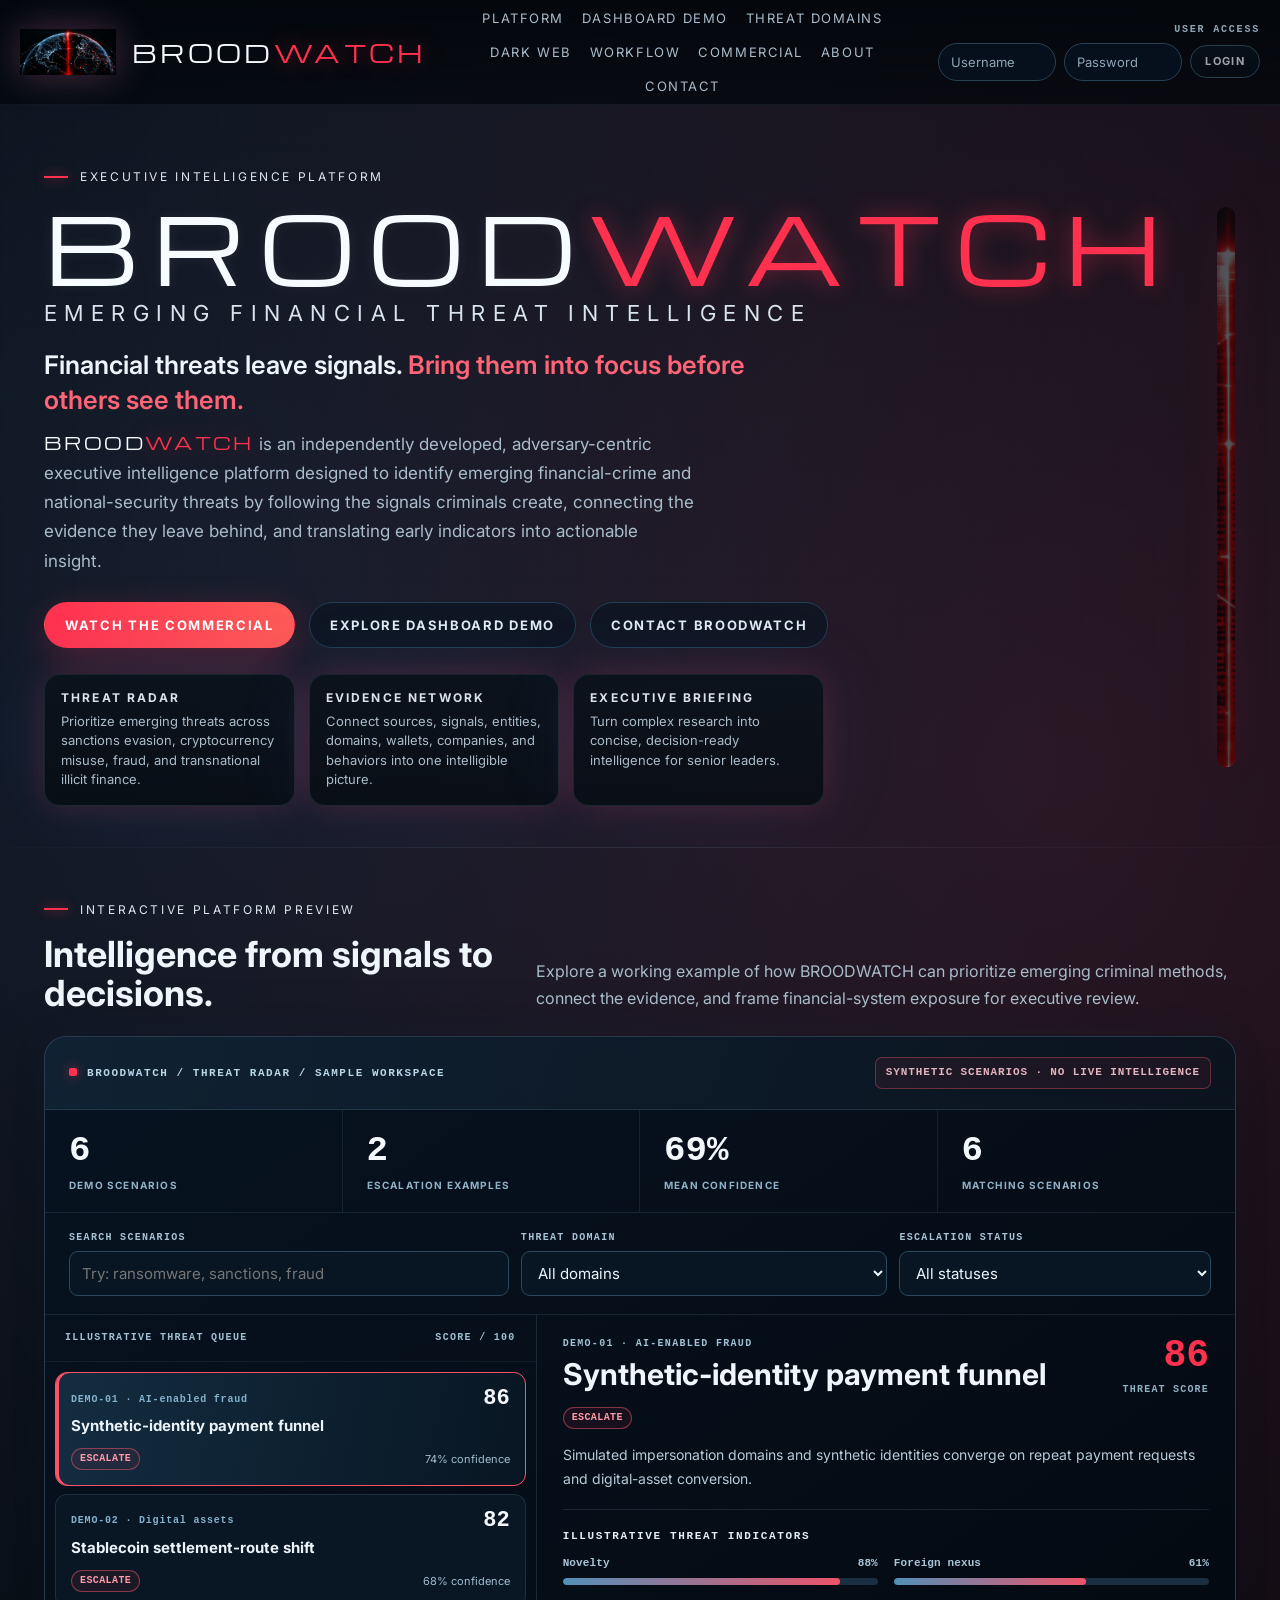
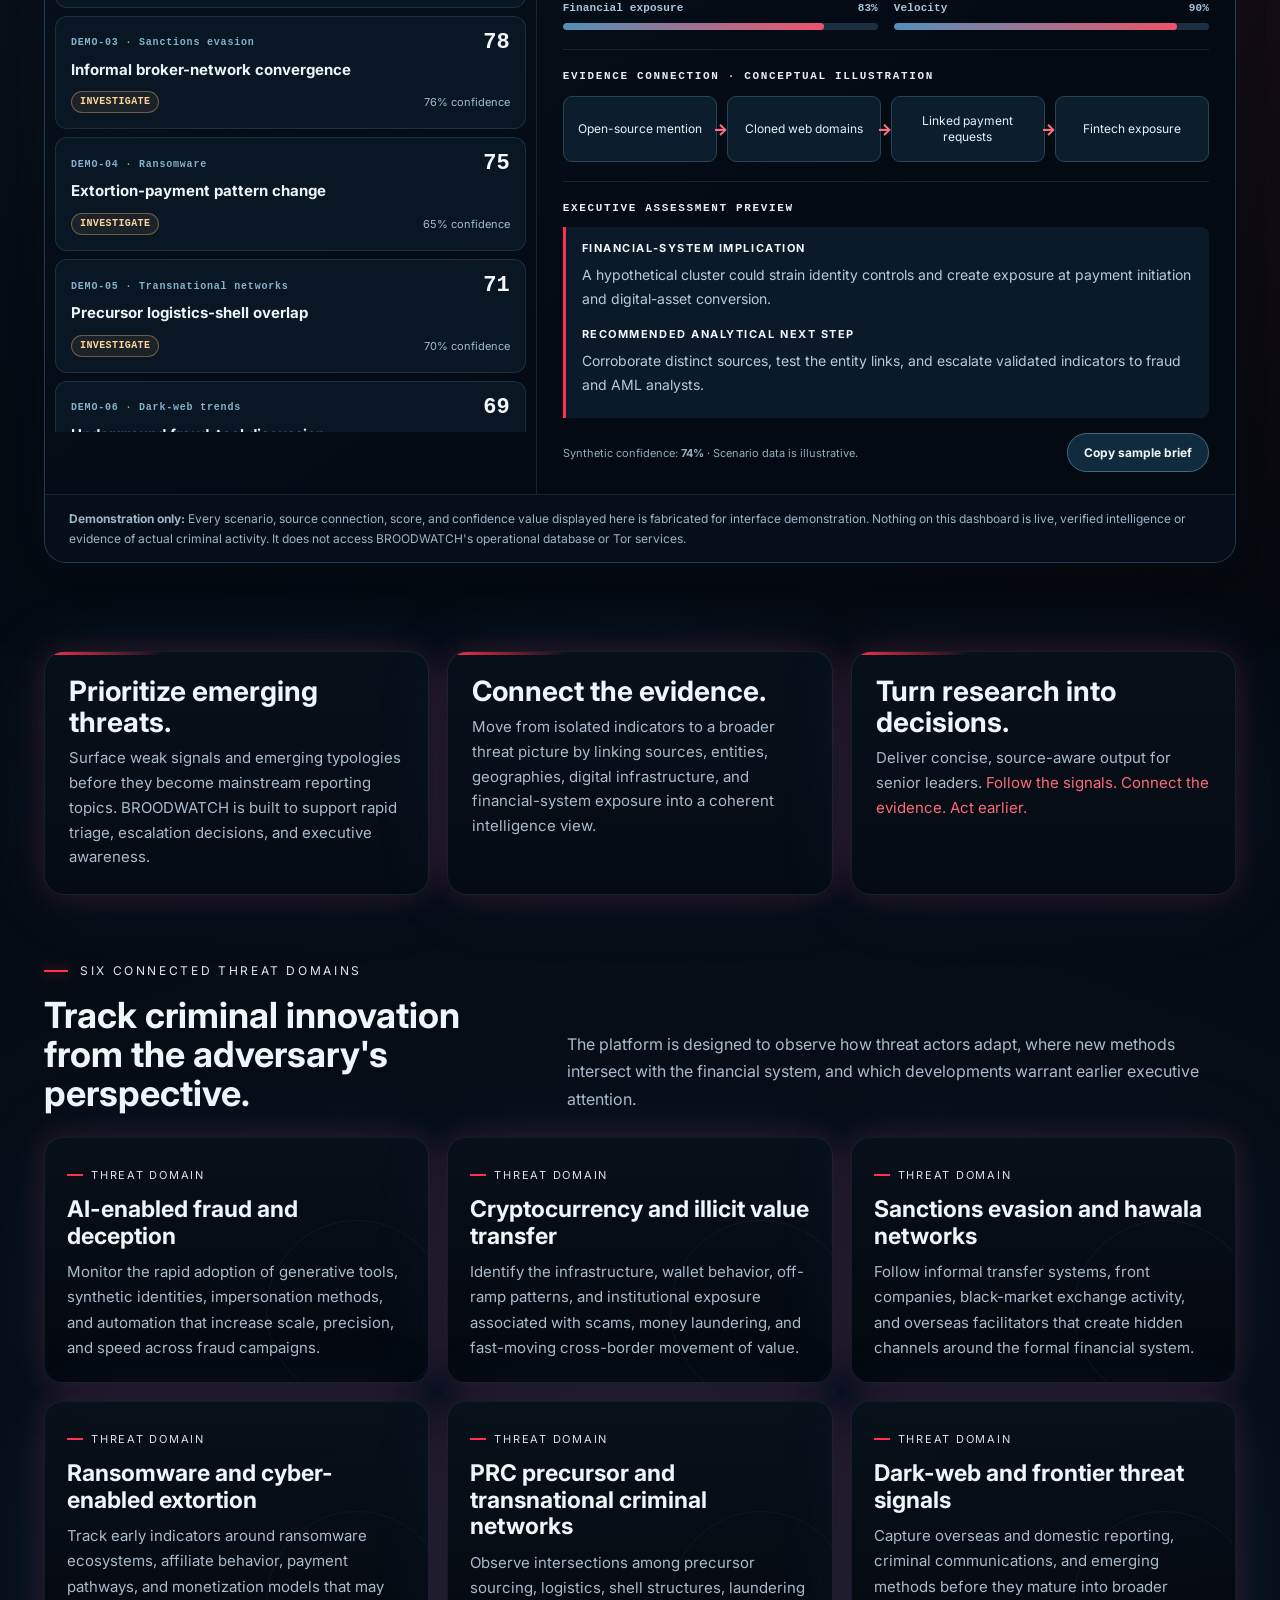
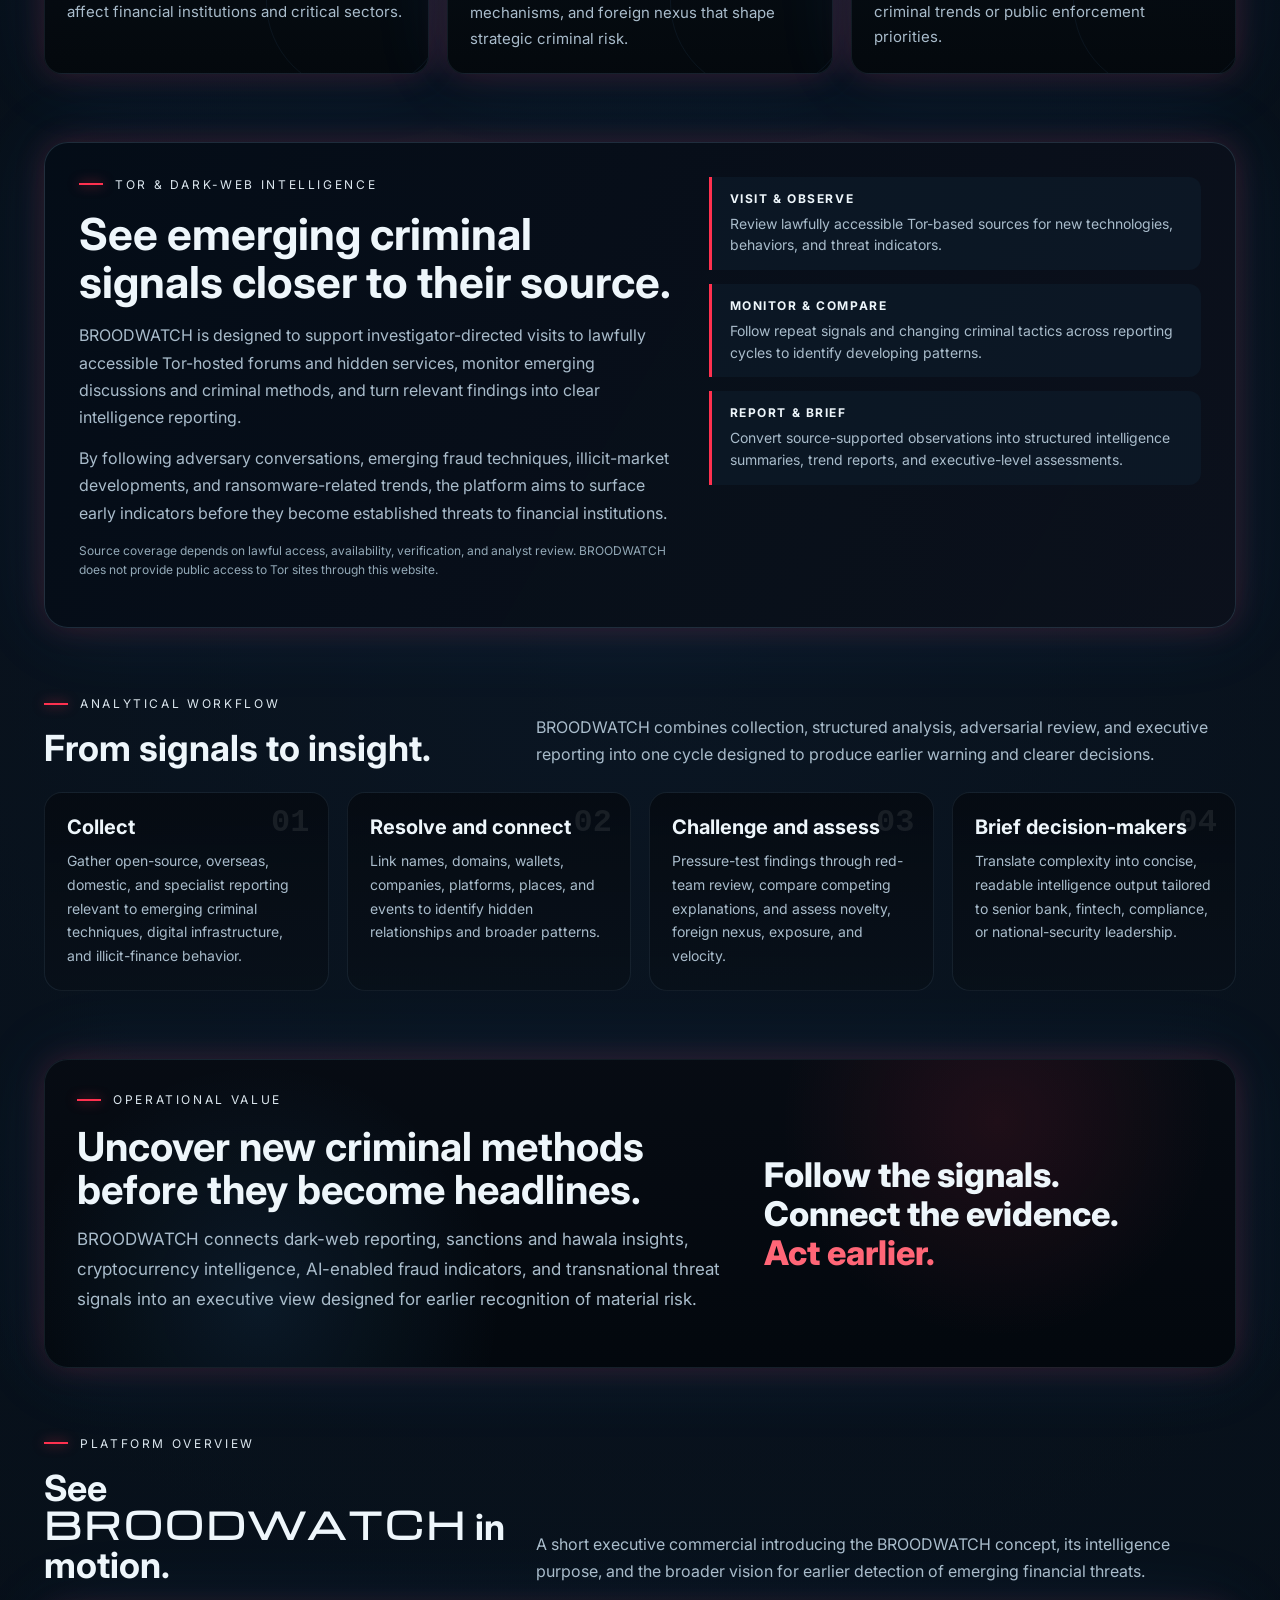
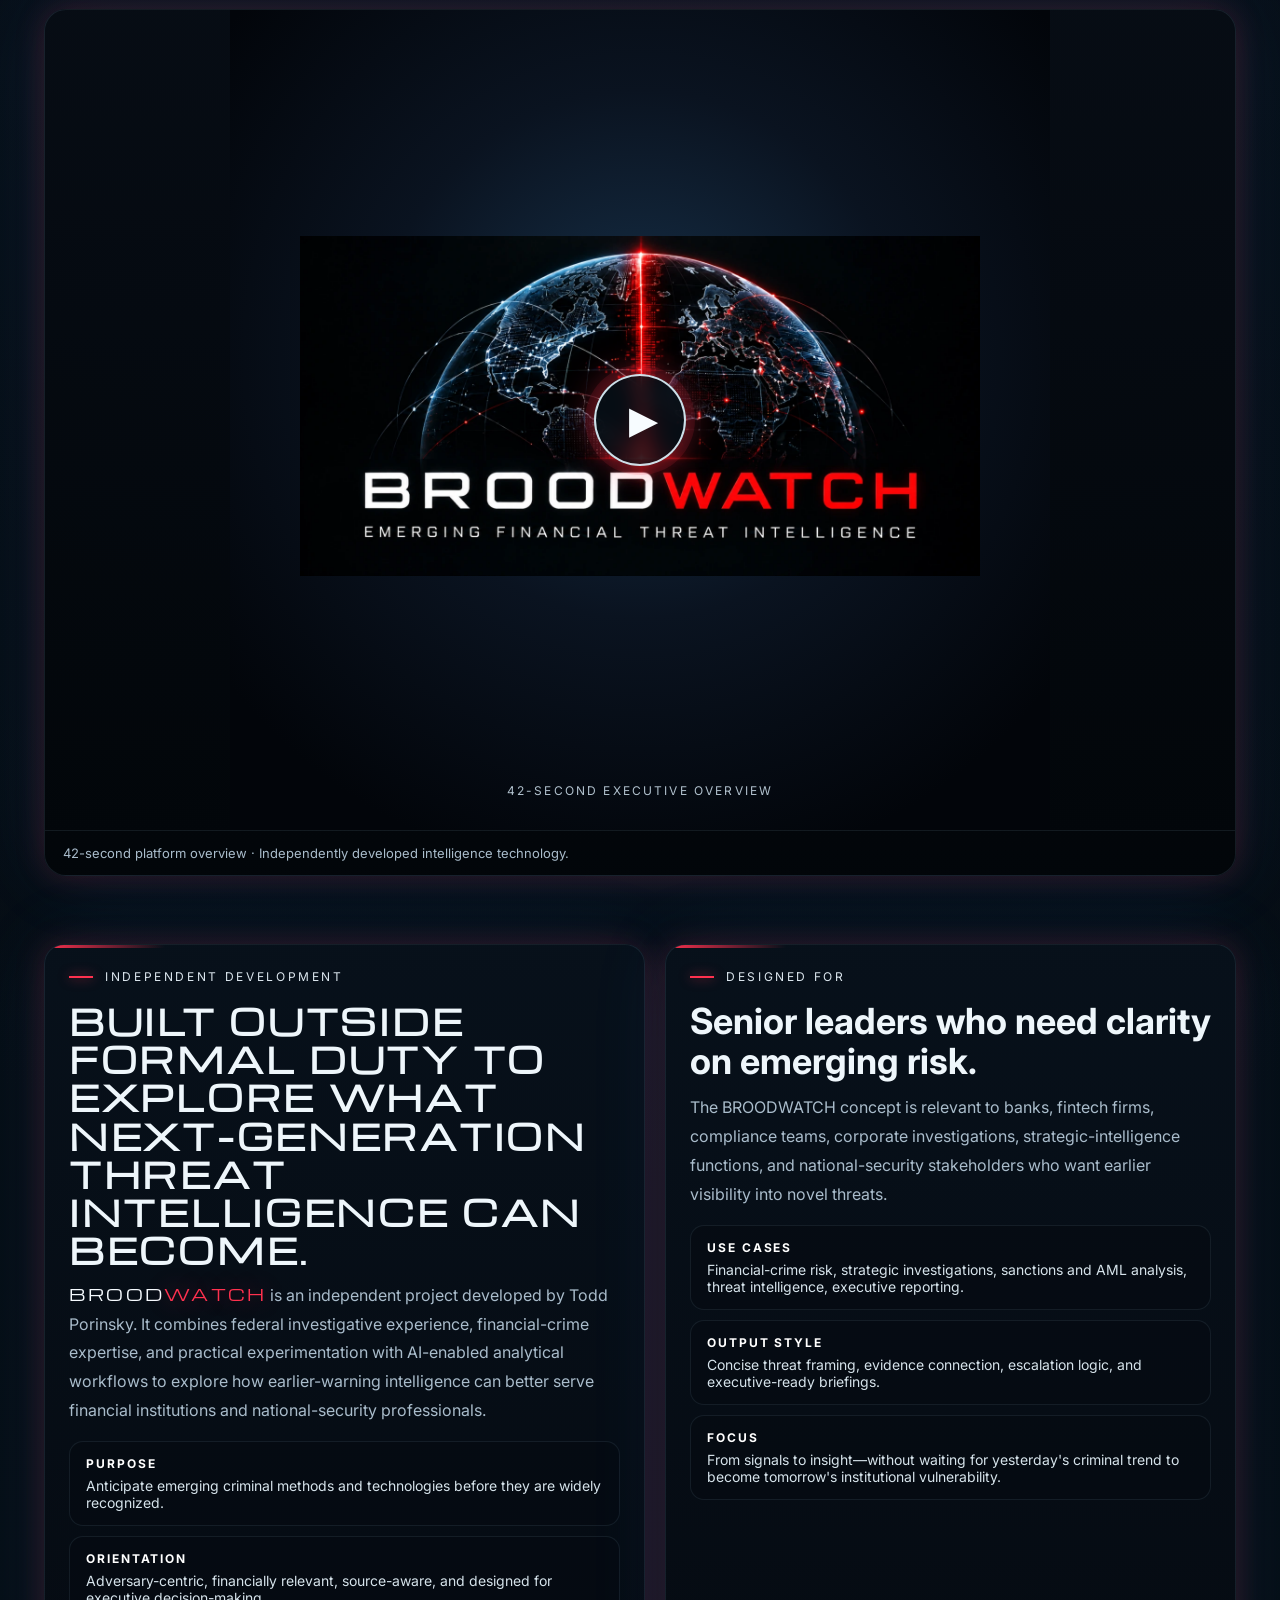
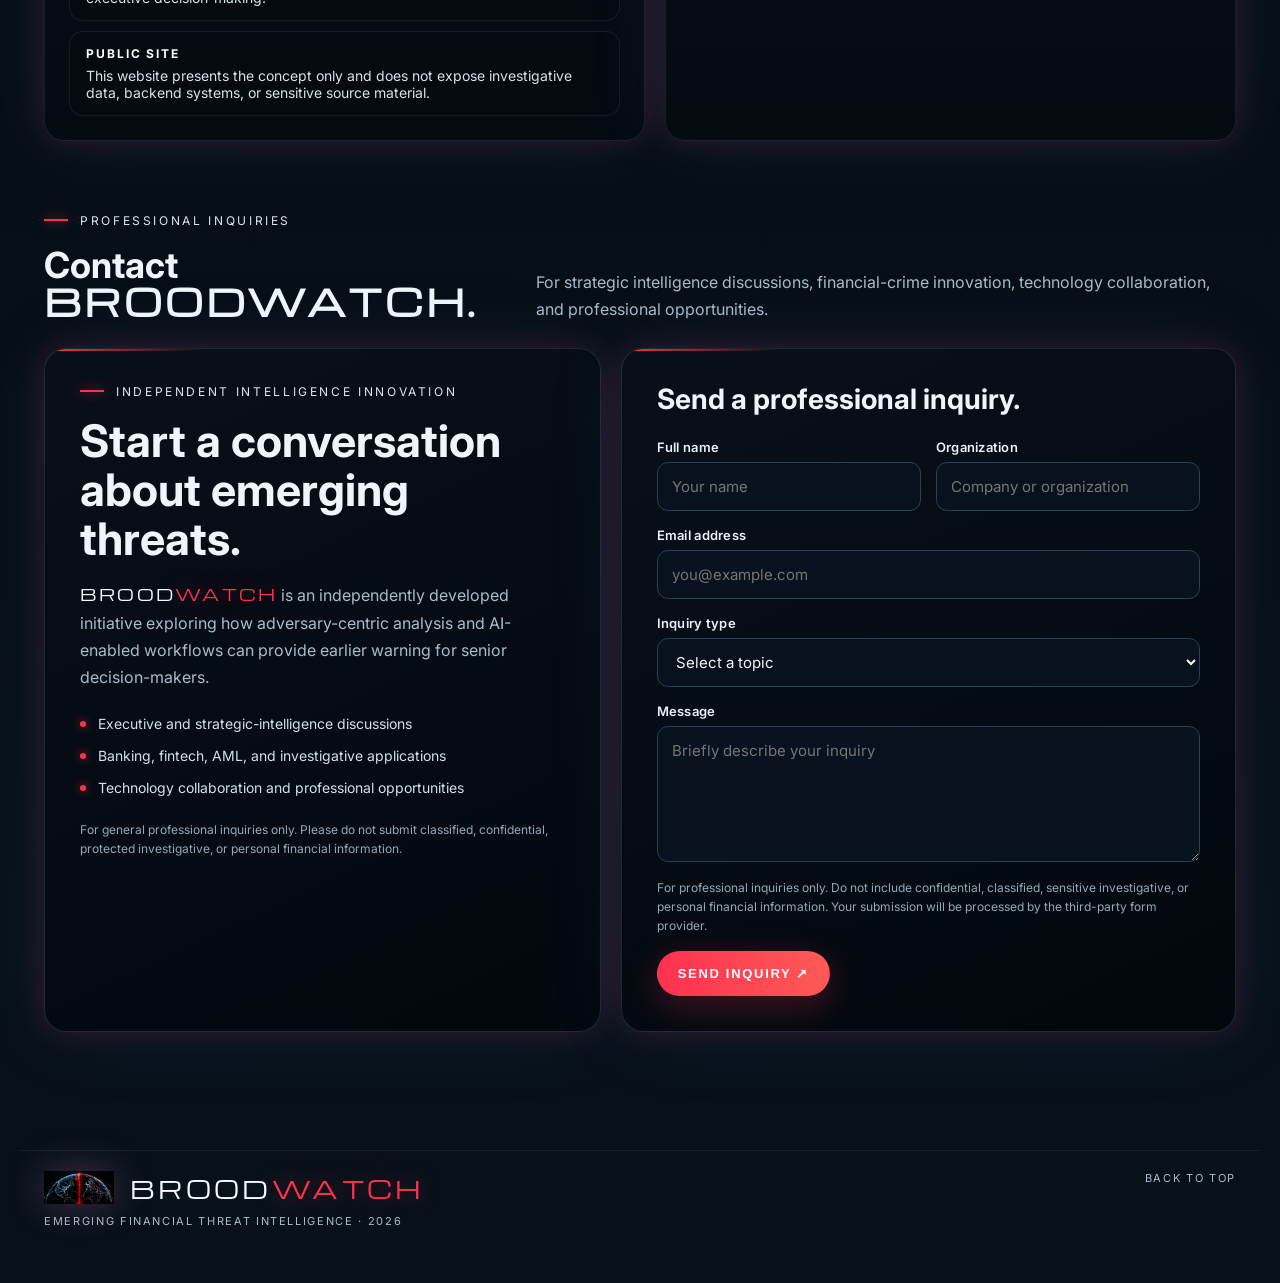
==== commit 05a4a4d1: "Add responsive interactive synthetic intelligence dashboard preview" ====
--- a/index.html
+++ b/index.html
@@ -186,6 +186,127 @@
       html{scroll-behavior:auto}
       .btn,.navlinks a,.video-play{transition:none}
     }
+  
+    /* Independent, clearly synthetic dashboard demonstration */
+    .demo-section{padding:54px 0}
+    .demo-shell{border:1px solid rgba(100,151,185,.34);border-radius:22px;overflow:hidden;
+      background:linear-gradient(145deg,#071321 0%,#040a12 70%);
+      box-shadow:0 25px 75px rgba(0,0,0,.38),0 0 42px rgba(50,137,183,.06)}
+    .demo-top{display:flex;flex-wrap:wrap;justify-content:space-between;align-items:center;gap:14px;
+      padding:20px 24px;border-bottom:1px solid rgba(113,159,185,.2);
+      background:linear-gradient(90deg,rgba(22,44,63,.58),rgba(17,26,39,.46))}
+    .demo-kicker{font:700 11px/1.5 var(--mono);letter-spacing:.14em;color:#b8d6e6;text-transform:uppercase}
+    .demo-kicker:before{content:"";display:inline-block;background:var(--red);width:8px;height:8px;
+      margin-right:10px;box-shadow:0 0 11px rgba(255,49,79,.6);border-radius:2px}
+    .demo-disclaimer{font:600 11px/1.4 var(--mono);letter-spacing:.08em;text-transform:uppercase;
+      color:#e2b5bd;padding:7px 10px;border:1px solid rgba(255,91,111,.35);
+      background:rgba(255,49,79,.07);border-radius:7px}
+    .demo-stats{display:grid;grid-template-columns:repeat(4,minmax(0,1fr));
+      border-bottom:1px solid rgba(113,159,185,.15)}
+    .demo-stat{padding:21px 24px;min-width:0;border-right:1px solid rgba(113,159,185,.14)}
+    .demo-stat:last-child{border-right:0}
+    .demo-stat strong{display:block;font:700 clamp(25px,2.8vw,36px)/1.12 var(--mono);color:#f3f8fc}
+    .demo-stat small{display:block;margin-top:8px;color:#91b1c6;letter-spacing:.12em;font-size:10px;
+      text-transform:uppercase;font-weight:700}
+    .demo-toolbar{display:grid;grid-template-columns:1.2fr 1fr .85fr;gap:12px;padding:18px 24px;
+      border-bottom:1px solid rgba(113,159,185,.15)}
+    .demo-control{display:grid;gap:7px;min-width:0}
+    .demo-control label{font:700 10px/1.3 var(--mono);letter-spacing:.13em;
+      text-transform:uppercase;color:#a7c3d5}
+    .demo-control input,.demo-control select{min-width:0;width:100%;min-height:44px;border:1px solid #29485e;
+      background:#081624;border-radius:9px;padding:11px 12px;
+      font:15px/1.4 var(--sans);color:#eef6fb}
+    .demo-control input:focus-visible,.demo-control select:focus-visible,.demo-case:focus-visible,.demo-copy:focus-visible{
+      outline:2px solid #9bd8ff;outline-offset:2px}
+    .demo-main{display:grid;grid-template-columns:minmax(280px, .88fr) minmax(0,1.25fr);min-height:570px}
+    .demo-radar{min-width:0;border-right:1px solid rgba(113,159,185,.18)}
+    .demo-column-label{display:flex;justify-content:space-between;gap:10px;align-items:center;
+      color:#a1c0d3;letter-spacing:.13em;text-transform:uppercase;
+      font:700 10px/1.4 var(--mono);padding:16px 20px;border-bottom:1px solid rgba(113,159,185,.1)}
+    .demo-case-list{padding:10px;display:grid;gap:8px;align-content:start;max-height:670px;overflow-y:auto}
+    .demo-case{width:100%;display:block;text-align:left;border:1px solid rgba(102,144,170,.2);
+      background:#091724;padding:15px;border-radius:12px;cursor:pointer;
+      color:#ecf4f9;font:inherit;transition:background .15s,border-color .15s}
+    .demo-case:hover{background:#102338;border-color:rgba(115,186,221,.42)}
+    .demo-case[aria-pressed="true"]{background:linear-gradient(100deg,rgba(22,51,72,.82),rgba(9,23,36,.88));
+      border-color:#ff5269;box-shadow:inset 3px 0 0 #ff5269}
+    .demo-case-top{display:flex;justify-content:space-between;align-items:center;gap:10px}
+    .demo-case-id{font:700 10px/1.3 var(--mono);letter-spacing:.08em;color:#84b1cc}
+    .demo-case-score{font:700 22px/1 var(--mono);color:#f4f8fc}
+    .demo-case-title{font-size:15px;font-weight:700;margin-top:5px;line-height:1.45}
+    .demo-case-meta{display:flex;align-items:center;justify-content:space-between;
+      flex-wrap:wrap;gap:8px;margin-top:11px;font-size:11px;color:#a0bcd1}
+    .demo-tag{display:inline-flex;align-items:center;border:1px solid rgba(165,199,220,.26);
+      border-radius:999px;padding:4px 8px;font:700 10px/1.2 var(--mono);letter-spacing:.04em}
+    .demo-tag.escalate{color:#ff9ba9;border-color:rgba(255,91,112,.48);background:rgba(255,49,79,.08)}
+    .demo-tag.investigate{color:#ffd39b;border-color:rgba(240,173,100,.4);background:rgba(240,173,100,.08)}
+    .demo-tag.watch{color:#b0e7ec;border-color:rgba(92,205,214,.35);background:rgba(92,205,214,.07)}
+    .demo-detail{padding:22px 26px;min-width:0}
+    .demo-detail[hidden],.demo-empty[hidden]{display:none!important}
+    .demo-detail-head{display:flex;justify-content:space-between;gap:16px;align-items:start}
+    .demo-detail h3{font-size:clamp(22px,2.5vw,30px);line-height:1.16;margin:6px 0 12px}
+    .demo-detail p{font-size:14px;line-height:1.7;color:#b7cbd9}
+    .demo-detail .demo-score{font:800 38px/1 var(--mono);color:#f2f8ff;text-align:right}
+    .demo-detail .demo-score small{display:block;margin-top:8px;font:600 10px/1.3 var(--mono);
+      color:#91b0c4;text-transform:uppercase;letter-spacing:.12em}
+    .demo-detail .demo-score span{color:var(--red)}
+    .demo-divider{height:1px;background:rgba(113,159,185,.17);margin:19px 0}
+    .demo-metrics{display:grid;grid-template-columns:repeat(2,minmax(0,1fr));gap:16px}
+    .demo-meter-label{display:flex;justify-content:space-between;gap:8px;color:#a8c6d9;
+      font:600 11px/1.3 var(--mono);letter-spacing:.01em;margin-bottom:8px}
+    .demo-track{height:7px;overflow:hidden;border-radius:6px;background:#1a3042}
+    .demo-track span{display:block;height:100%;width:0;background:linear-gradient(90deg,#5290b8,#ed536a);
+      border-radius:6px;transition:width .2s}
+    .demo-subhead{font:700 11px/1.4 var(--mono);text-transform:uppercase;
+      letter-spacing:.15em;color:#e2eef5;margin:0 0 11px}
+    .demo-chain{display:grid;grid-template-columns:repeat(4,minmax(0,1fr));gap:10px;list-style:none;margin:0;padding:0}
+    .demo-chain li{position:relative;min-width:0;display:grid;align-content:center;text-align:center;
+      min-height:66px;padding:10px 7px;border:1px solid #24465b;border-radius:9px;
+      background:rgba(17,39,56,.7);color:#e6f1f8;font-size:12px;line-height:1.35}
+    .demo-chain li:not(:last-child):after{content:"→";position:absolute;right:-12px;top:34%;
+      z-index:2;color:#ff7185;font-size:16px;font-weight:800}
+    .demo-brief{display:grid;grid-template-columns:1fr;gap:8px;padding:14px 16px;
+      border-left:3px solid var(--red);background:#0b1a29;border-radius:0 8px 8px 0}
+    .demo-brief strong{color:#f0f7fb;font-size:11px;letter-spacing:.14em;text-transform:uppercase}
+    .demo-brief p{margin:0 0 8px}
+    .demo-bottom{display:flex;justify-content:space-between;align-items:center;gap:16px;flex-wrap:wrap;margin-top:15px}
+    .demo-copy{border:1px solid #416b84;border-radius:999px;color:#f0f7fb;
+      background:#112b3e;padding:11px 16px;cursor:pointer;font:700 12px var(--sans)}
+    .demo-copy:hover{border-color:#b4d8ed}
+    .demo-copy-note{font-size:11px!important;color:#90aebf!important;margin:0}
+    .demo-empty{padding:26px 16px;color:#acc5d3;font-size:14px;line-height:1.6}
+    .demo-footnote{padding:14px 24px;border-top:1px solid rgba(113,159,185,.15);
+      background:rgba(7,16,27,.75);color:#9ab5c6;line-height:1.6;font-size:12px}
+    @media(max-width:920px){
+      .demo-main{grid-template-columns:1fr}
+      .demo-radar{border-right:0;border-bottom:1px solid rgba(113,159,185,.18)}
+      .demo-case-list{grid-template-columns:repeat(2,minmax(0,1fr));max-height:none}
+    }
+    @media(max-width:760px){
+      .demo-section{padding:30px 0}
+      .demo-top{padding:16px;align-items:flex-start}
+      .demo-disclaimer{font-size:10px}
+      .demo-stats{grid-template-columns:repeat(2,minmax(0,1fr))}
+      .demo-stat{padding:17px}
+      .demo-stat:nth-child(2){border-right:0}
+      .demo-stat:nth-child(-n+2){border-bottom:1px solid rgba(113,159,185,.14)}
+      .demo-stat strong{font-size:29px}
+      .demo-toolbar{grid-template-columns:1fr;gap:10px;padding:16px}
+      .demo-case-list{grid-template-columns:1fr;max-height:none}
+      .demo-column-label{padding:14px 16px}
+      .demo-detail{padding:18px 16px}
+      .demo-detail h3{font-size:23px}
+      .demo-detail .demo-score{font-size:30px}
+      .demo-metrics{gap:14px 10px}
+      .demo-chain{grid-template-columns:repeat(2,minmax(0,1fr))}
+      .demo-chain li:nth-child(2):after{content:"↓";top:auto;right:calc(50% - 7px);bottom:-17px}
+      .demo-chain li:nth-child(3):after{content:"→"}
+      .demo-chain li{min-height:62px}
+      .demo-footnote{padding:13px 16px}
+      .demo-copy{min-height:44px}
+    }
+    @media(prefers-reduced-motion:reduce){.demo-track span,.demo-case{transition:none}}
+
   </style>
 </head>
 <body id="top">
@@ -197,6 +318,7 @@
       </a>
       <nav class="navlinks">
         <a href="#platform">Platform</a>
+        <a href="#intelligence-demo">Dashboard Demo</a>
         <a href="#domains">Threat Domains</a>
         <a href="#tor-intelligence">Dark Web</a>
         <a href="#workflow">Workflow</a>
@@ -225,7 +347,7 @@
         <p class="summary"><span class="bw-inline"><span class="brood">BROOD</span><span class="watch">WATCH</span></span> is an independently developed, adversary-centric executive intelligence platform designed to identify emerging financial-crime and national-security threats by following the signals criminals create, connecting the evidence they leave behind, and translating early indicators into actionable insight.</p>
         <div class="actions">
           <a class="btn primary" href="#overview">Watch the commercial</a>
-          <a class="btn secondary" href="#domains">Explore the platform</a>
+          <a class="btn secondary" href="#intelligence-demo">Explore dashboard demo</a>
           <a class="btn secondary" href="#contact">Contact BROODWATCH</a>
         </div>
         <div class="highlights">
@@ -236,6 +358,101 @@
       </div>
       <div class="hero-visual" aria-label="BROODWATCH globe — global financial threat intelligence" role="img">
         <img class="hero-globe" src="broodwatch-globe-header-460.png" alt="" aria-hidden="true" decoding="async">
+      </div>
+    </div>
+  </section>
+
+
+  <section class="section demo-section" id="intelligence-demo" aria-labelledby="demo-heading">
+    <div class="wrap">
+      <div class="section-head">
+        <div>
+          <div class="eyebrow">Interactive platform preview</div>
+          <h2 id="demo-heading">Intelligence from signals to decisions.</h2>
+        </div>
+        <p>Explore a working example of how BROODWATCH can prioritize emerging criminal methods, connect the evidence, and frame financial-system exposure for executive review.</p>
+      </div>
+      <div class="demo-shell" id="demo-app">
+        <div class="demo-top">
+          <div class="demo-kicker">BROODWATCH / Threat Radar / Sample Workspace</div>
+          <div class="demo-disclaimer">Synthetic scenarios · No live intelligence</div>
+        </div>
+        <div class="demo-stats" aria-label="Demonstration statistics">
+          <div class="demo-stat"><strong id="demo-total">6</strong><small>Demo scenarios</small></div>
+          <div class="demo-stat"><strong id="demo-escalate">2</strong><small>Escalation examples</small></div>
+          <div class="demo-stat"><strong id="demo-average">69%</strong><small>Mean confidence</small></div>
+          <div class="demo-stat"><strong id="demo-visible" aria-live="polite">6</strong><small>Matching scenarios</small></div>
+        </div>
+        <div class="demo-toolbar" aria-label="Filter synthetic threat scenarios">
+          <div class="demo-control">
+            <label for="demo-search">Search scenarios</label>
+            <input id="demo-search" type="search" placeholder="Try: ransomware, sanctions, fraud" autocomplete="off">
+          </div>
+          <div class="demo-control">
+            <label for="demo-domain">Threat domain</label>
+            <select id="demo-domain">
+              <option value="all">All domains</option>
+              <option value="AI-enabled fraud">AI-enabled fraud</option>
+              <option value="Digital assets">Digital assets</option>
+              <option value="Sanctions evasion">Sanctions evasion</option>
+              <option value="Ransomware">Ransomware</option>
+              <option value="Transnational networks">Transnational networks</option>
+              <option value="Dark-web trends">Dark-web trends</option>
+            </select>
+          </div>
+          <div class="demo-control">
+            <label for="demo-status">Escalation status</label>
+            <select id="demo-status">
+              <option value="all">All statuses</option>
+              <option value="ESCALATE">Escalate</option>
+              <option value="INVESTIGATE">Investigate</option>
+              <option value="WATCH">Watch</option>
+            </select>
+          </div>
+        </div>
+        <div class="demo-main">
+          <div class="demo-radar">
+            <div class="demo-column-label"><span>Illustrative threat queue</span><span>Score / 100</span></div>
+            <div class="demo-case-list" id="demo-case-list" aria-label="Select a synthetic threat scenario"></div>
+            <div id="demo-no-results" class="demo-empty" hidden>No synthetic scenarios match these filters. Try another search or domain.</div>
+          </div>
+          <article class="demo-detail" id="demo-detail" aria-label="Selected synthetic intelligence assessment">
+            <div class="demo-detail-head">
+              <div>
+                <div class="demo-column-label" style="padding:0;border:0" id="demo-selected-id">DEMO-01 · AI-enabled fraud</div>
+                <h3 id="demo-selected-title">Synthetic-identity payment funnel</h3>
+                <span id="demo-selected-status" class="demo-tag escalate">ESCALATE</span>
+              </div>
+              <div class="demo-score"><span id="demo-selected-score">86</span><small>Threat score</small></div>
+            </div>
+            <p id="demo-selected-summary">Illustrative scenario only.</p>
+            <div class="demo-divider"></div>
+            <h4 class="demo-subhead">Illustrative threat indicators</h4>
+            <div class="demo-metrics" id="demo-metrics">
+              <div><div class="demo-meter-label"><span>Novelty</span><span data-value="novelty">0%</span></div><div class="demo-track"><span data-bar="novelty"></span></div></div>
+              <div><div class="demo-meter-label"><span>Foreign nexus</span><span data-value="foreign">0%</span></div><div class="demo-track"><span data-bar="foreign"></span></div></div>
+              <div><div class="demo-meter-label"><span>Financial exposure</span><span data-value="exposure">0%</span></div><div class="demo-track"><span data-bar="exposure"></span></div></div>
+              <div><div class="demo-meter-label"><span>Velocity</span><span data-value="velocity">0%</span></div><div class="demo-track"><span data-bar="velocity"></span></div></div>
+            </div>
+            <div class="demo-divider"></div>
+            <h4 class="demo-subhead">Evidence connection · Conceptual illustration</h4>
+            <ol class="demo-chain" id="demo-chain" aria-label="Illustrative evidence connections"></ol>
+            <div class="demo-divider"></div>
+            <h4 class="demo-subhead">Executive assessment preview</h4>
+            <div class="demo-brief">
+              <strong>Financial-system implication</strong><p id="demo-exposure"></p>
+              <strong>Recommended analytical next step</strong><p id="demo-next-step"></p>
+            </div>
+            <div class="demo-bottom">
+              <p class="demo-copy-note">Synthetic confidence: <strong id="demo-confidence">74%</strong> · Scenario data is illustrative.</p>
+              <button class="demo-copy" type="button" id="demo-copy">Copy sample brief</button>
+            </div>
+            <p id="demo-copy-status" class="demo-copy-note" role="status" aria-live="polite"></p>
+          </article>
+        </div>
+        <div class="demo-footnote">
+          <strong>Demonstration only:</strong> Every scenario, source connection, score, and confidence value displayed here is fabricated for interface demonstration. Nothing on this dashboard is live, verified intelligence or evidence of actual criminal activity. It does not access BROODWATCH's operational database or Tor services.
+        </div>
       </div>
     </div>
   </section>
@@ -314,6 +531,152 @@
       commercial.addEventListener('pause', () => videoPlayer.classList.remove('is-playing'));
       commercial.addEventListener('ended', () => videoPlayer.classList.remove('is-playing'));
     }
+
+    // Self-contained public dashboard demo. All records below are fictional.
+    (() => {
+      const root = document.getElementById('demo-app');
+      if (!root) return;
+      const scenarios = [
+        {
+          id:'DEMO-01',domain:'AI-enabled fraud',title:'Synthetic-identity payment funnel',
+          score:86,confidence:74,status:'ESCALATE',novelty:88,foreign:61,exposure:83,velocity:90,
+          summary:'Simulated impersonation domains and synthetic identities converge on repeat payment requests and digital-asset conversion.',
+          chain:['Open-source mention','Cloned web domains','Linked payment requests','Fintech exposure'],
+          implication:'A hypothetical cluster could strain identity controls and create exposure at payment initiation and digital-asset conversion.',
+          next:'Corroborate distinct sources, test the entity links, and escalate validated indicators to fraud and AML analysts.'
+        },
+        {
+          id:'DEMO-02',domain:'Digital assets',title:'Stablecoin settlement-route shift',
+          score:82,confidence:68,status:'ESCALATE',novelty:80,foreign:89,exposure:81,velocity:78,
+          summary:'Synthetic reporting depicts repeated settlement requests moving between newly observed wallet clusters and regional brokers.',
+          chain:['Simulated forum post','Broker identity','Wallet cluster','Institutional off-ramp'],
+          implication:'Potential blind spots could emerge where transaction monitoring lacks context for cross-border intermediaries.',
+          next:'Validate wallet attribution and distinguish legitimate cross-border settlement from potentially illicit layering.'
+        },
+        {
+          id:'DEMO-03',domain:'Sanctions evasion',title:'Informal broker-network convergence',
+          score:78,confidence:76,status:'INVESTIGATE',novelty:72,foreign:92,exposure:77,velocity:69,
+          summary:'A fictional hawala-style settlement pattern connects intermediary entities, trading fronts, and mirrored payment instructions.',
+          chain:['Overseas reporting','Broker aliases','Trading fronts','Correspondent exposure'],
+          implication:'Simulated intermediaries may obscure beneficial ownership and complicate sanctions and counterparty screening.',
+          next:'Cross-check entity resolution, jurisdictional exposure, and independent corroboration before reaching conclusions.'
+        },
+        {
+          id:'DEMO-04',domain:'Ransomware',title:'Extortion-payment pattern change',
+          score:75,confidence:65,status:'INVESTIGATE',novelty:76,foreign:66,exposure:74,velocity:85,
+          summary:'Fictional extortion chatter suggests changing payment instructions and reuse of infrastructure across simulated incidents.',
+          chain:['Fictional incident','Negotiation portal','Payment instructions','Exposure review'],
+          implication:'New payment tactics could increase response complexity for financial institutions and their corporate clients.',
+          next:'Compare independent incident reports and review payment typology indicators without attributing activity prematurely.'
+        },
+        {
+          id:'DEMO-05',domain:'Transnational networks',title:'Precursor logistics-shell overlap',
+          score:71,confidence:70,status:'INVESTIGATE',novelty:69,foreign:95,exposure:63,velocity:61,
+          summary:'A hypothetical supply-chain pattern connects freight intermediaries, shell-company records, and irregular invoice narratives.',
+          chain:['Trade reference','Freight intermediary','Company overlap','Invoice anomaly'],
+          implication:'Layered trading entities could complicate recognition of precursor sourcing and illicit-finance facilitation.',
+          next:'Validate ownership, shipment context, and source independence before proposing a network-level assessment.'
+        },
+        {
+          id:'DEMO-06',domain:'Dark-web trends',title:'Underground fraud-tool discussion',
+          score:69,confidence:62,status:'WATCH',novelty:84,foreign:57,exposure:54,velocity:73,
+          summary:'A wholly fabricated Tor-forum discussion describes an emerging fraud-service model and attempts to advertise new tooling.',
+          chain:['Synthetic Tor post','Technique mention','Actor alias','Financial risk hypothesis'],
+          implication:'Unverified criminal-market claims may foreshadow new fraud methods, but discussion alone does not establish adoption.',
+          next:'Watch for independent confirmation and distinguish advertising claims from observed implementation.'
+        }
+      ];
+      const byId = id => document.getElementById(id);
+      const list = byId('demo-case-list'), detail = byId('demo-detail'), empty = byId('demo-no-results');
+      const search = byId('demo-search'), domain = byId('demo-domain'), status = byId('demo-status');
+      let selected = scenarios[0].id;
+      const make = (tag, cls, value) => {
+        const el = document.createElement(tag);
+        if (cls) el.className = cls;
+        if (value !== undefined) el.textContent = String(value);
+        return el;
+      };
+      const statusClass = value => value.toLowerCase();
+      const avg = Math.round(scenarios.reduce((n,c)=>n+c.confidence,0)/scenarios.length);
+      byId('demo-total').textContent = scenarios.length;
+      byId('demo-escalate').textContent = scenarios.filter(c=>c.status==='ESCALATE').length;
+      byId('demo-average').textContent = avg + '%';
+      const filtered = () => {
+        const q = search.value.trim().toLowerCase();
+        return scenarios.filter(c =>
+          (domain.value === 'all' || c.domain === domain.value) &&
+          (status.value === 'all' || c.status === status.value) &&
+          (!q || [c.id,c.title,c.domain,c.summary,c.status].some(v=>v.toLowerCase().includes(q)))
+        ).sort((a,b)=>b.score-a.score);
+      };
+      function showDetail(c) {
+        if (!c) { detail.hidden=true; return; }
+        detail.hidden=false;
+        byId('demo-selected-id').textContent = c.id + ' · ' + c.domain;
+        byId('demo-selected-title').textContent = c.title;
+        byId('demo-selected-score').textContent = c.score;
+        const label=byId('demo-selected-status');
+        label.className='demo-tag ' + statusClass(c.status);
+        label.textContent=c.status;
+        byId('demo-selected-summary').textContent=c.summary;
+        for(const k of ['novelty','foreign','exposure','velocity']){
+          const val=String(c[k])+'%';
+          const bar=root.querySelector('[data-bar="'+k+'"]');
+          const text=root.querySelector('[data-value="'+k+'"]');
+          if (bar) bar.style.width=val;
+          if (text) text.textContent=val;
+        }
+        const chain=byId('demo-chain');
+        chain.replaceChildren(...c.chain.map(value=>make('li','',value)));
+        byId('demo-exposure').textContent=c.implication;
+        byId('demo-next-step').textContent=c.next;
+        byId('demo-confidence').textContent=c.confidence+'%';
+        byId('demo-copy-status').textContent='';
+      }
+      function render() {
+        const items=filtered();
+        if(!items.some(c=>c.id===selected))selected=items.length?items[0].id:null;
+        list.replaceChildren();
+        byId('demo-visible').textContent=items.length;
+        empty.hidden=items.length>0;
+        items.forEach(c=>{
+          const button=make('button','demo-case');
+          button.type='button';
+          button.setAttribute('aria-pressed',String(c.id===selected));
+          button.setAttribute('aria-label',c.title+', synthetic score '+c.score+', '+c.status+'. Select assessment.');
+          const top=make('div','demo-case-top');
+          top.append(make('span','demo-case-id',c.id+' · '+c.domain),make('span','demo-case-score',c.score));
+          const name=make('div','demo-case-title',c.title);
+          const meta=make('div','demo-case-meta');
+          meta.append(make('span','demo-tag '+statusClass(c.status),c.status),
+                      make('span','',c.confidence+'% confidence'));
+          button.append(top,name,meta);
+          button.addEventListener('click',()=>{selected=c.id;render();});
+          list.append(button);
+        });
+        showDetail(items.find(c=>c.id===selected));
+      }
+      for(const control of [search,domain,status]){
+        control.addEventListener(control===search?'input':'change',render);
+      }
+      byId('demo-copy').addEventListener('click',async()=>{
+        const c=scenarios.find(x=>x.id===selected);
+        if(!c) return;
+        const copyText='BROODWATCH — SYNTHETIC DEMONSTRATION ONLY\n'
+          +c.title+' | Threat score: '+c.score+'/100 | Confidence: '+c.confidence+'% | '+c.status
+          +'\nAssessment: '+c.summary+'\nFinancial-system implication: '+c.implication
+          +'\nNext analytical step: '+c.next
+          +'\nAll data fictional. Not operational intelligence.';
+        try{
+          await navigator.clipboard.writeText(copyText);
+          byId('demo-copy-status').textContent='Sample brief copied (synthetic data only).';
+        }catch(_){
+          byId('demo-copy-status').textContent='Clipboard unavailable. Select the assessment text above to copy.';
+        }
+      });
+      render();
+    })();
+
   </script>
 </body>
 </html>
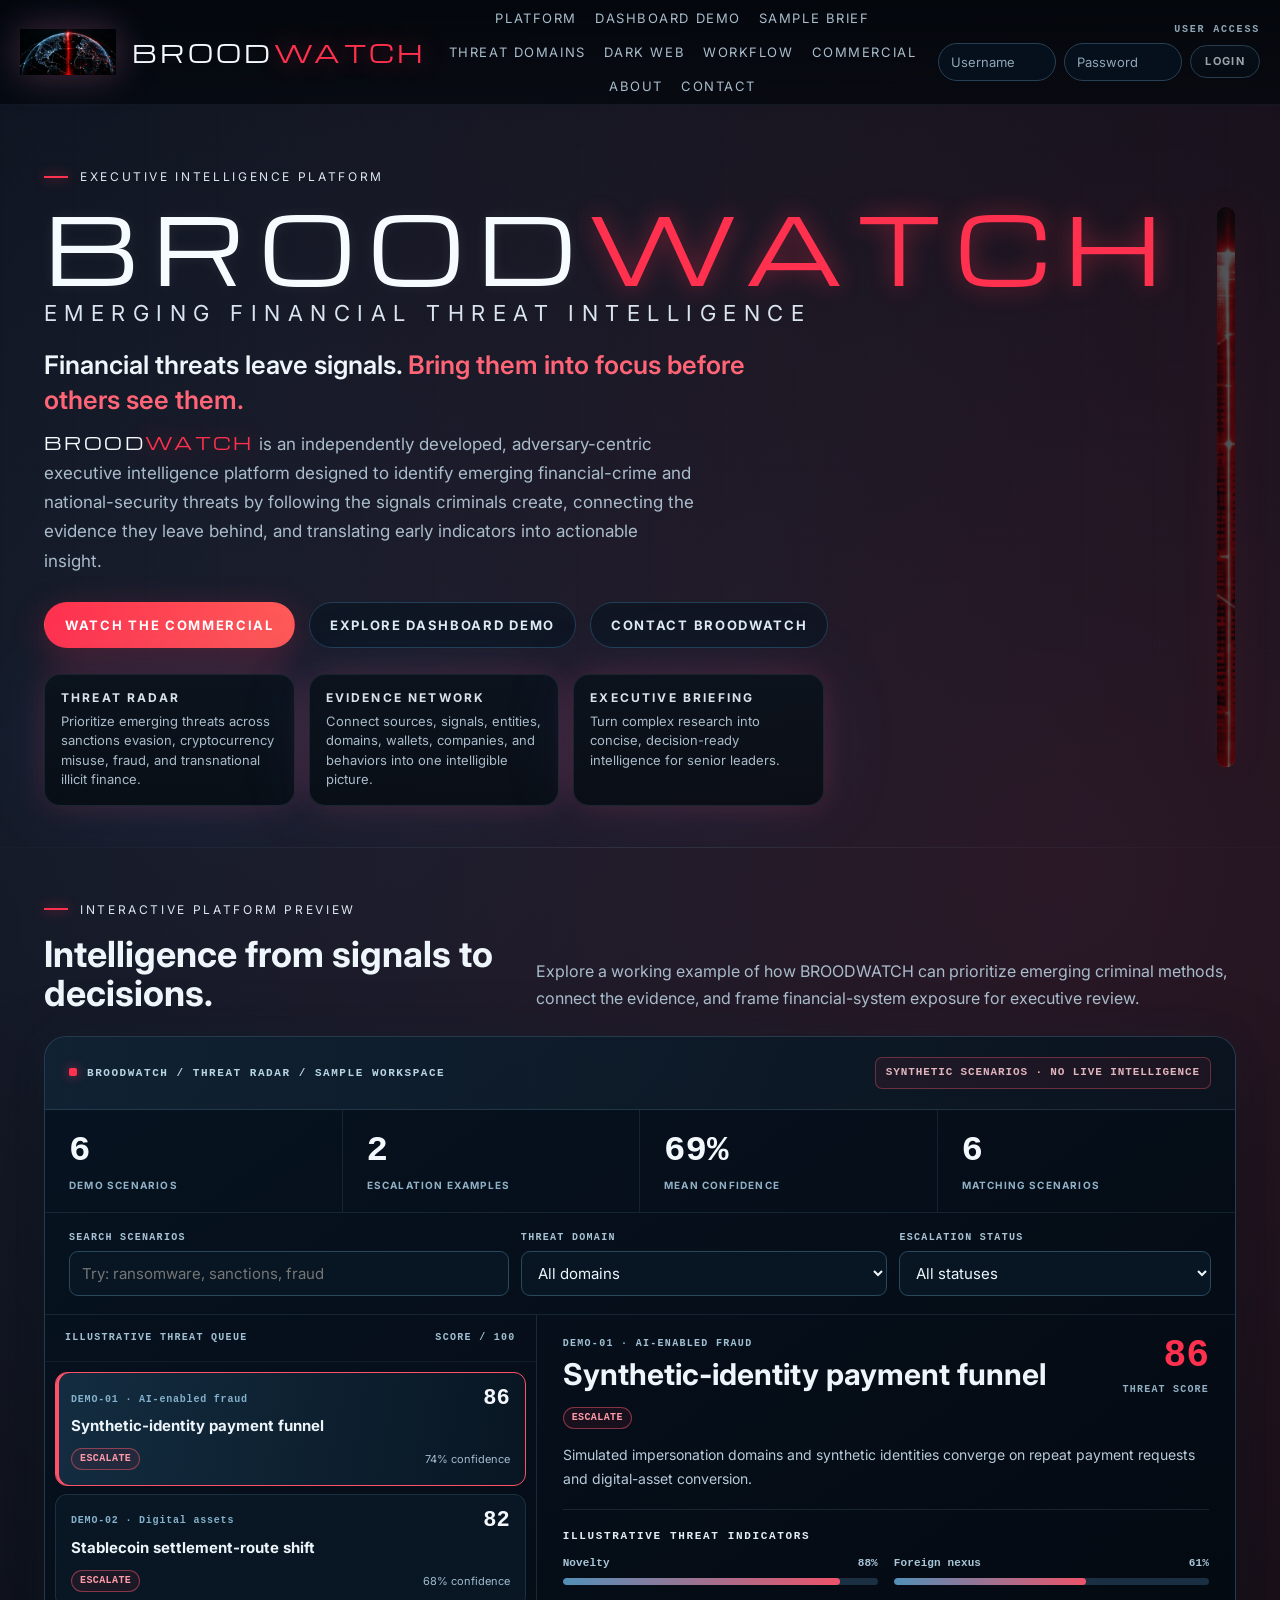
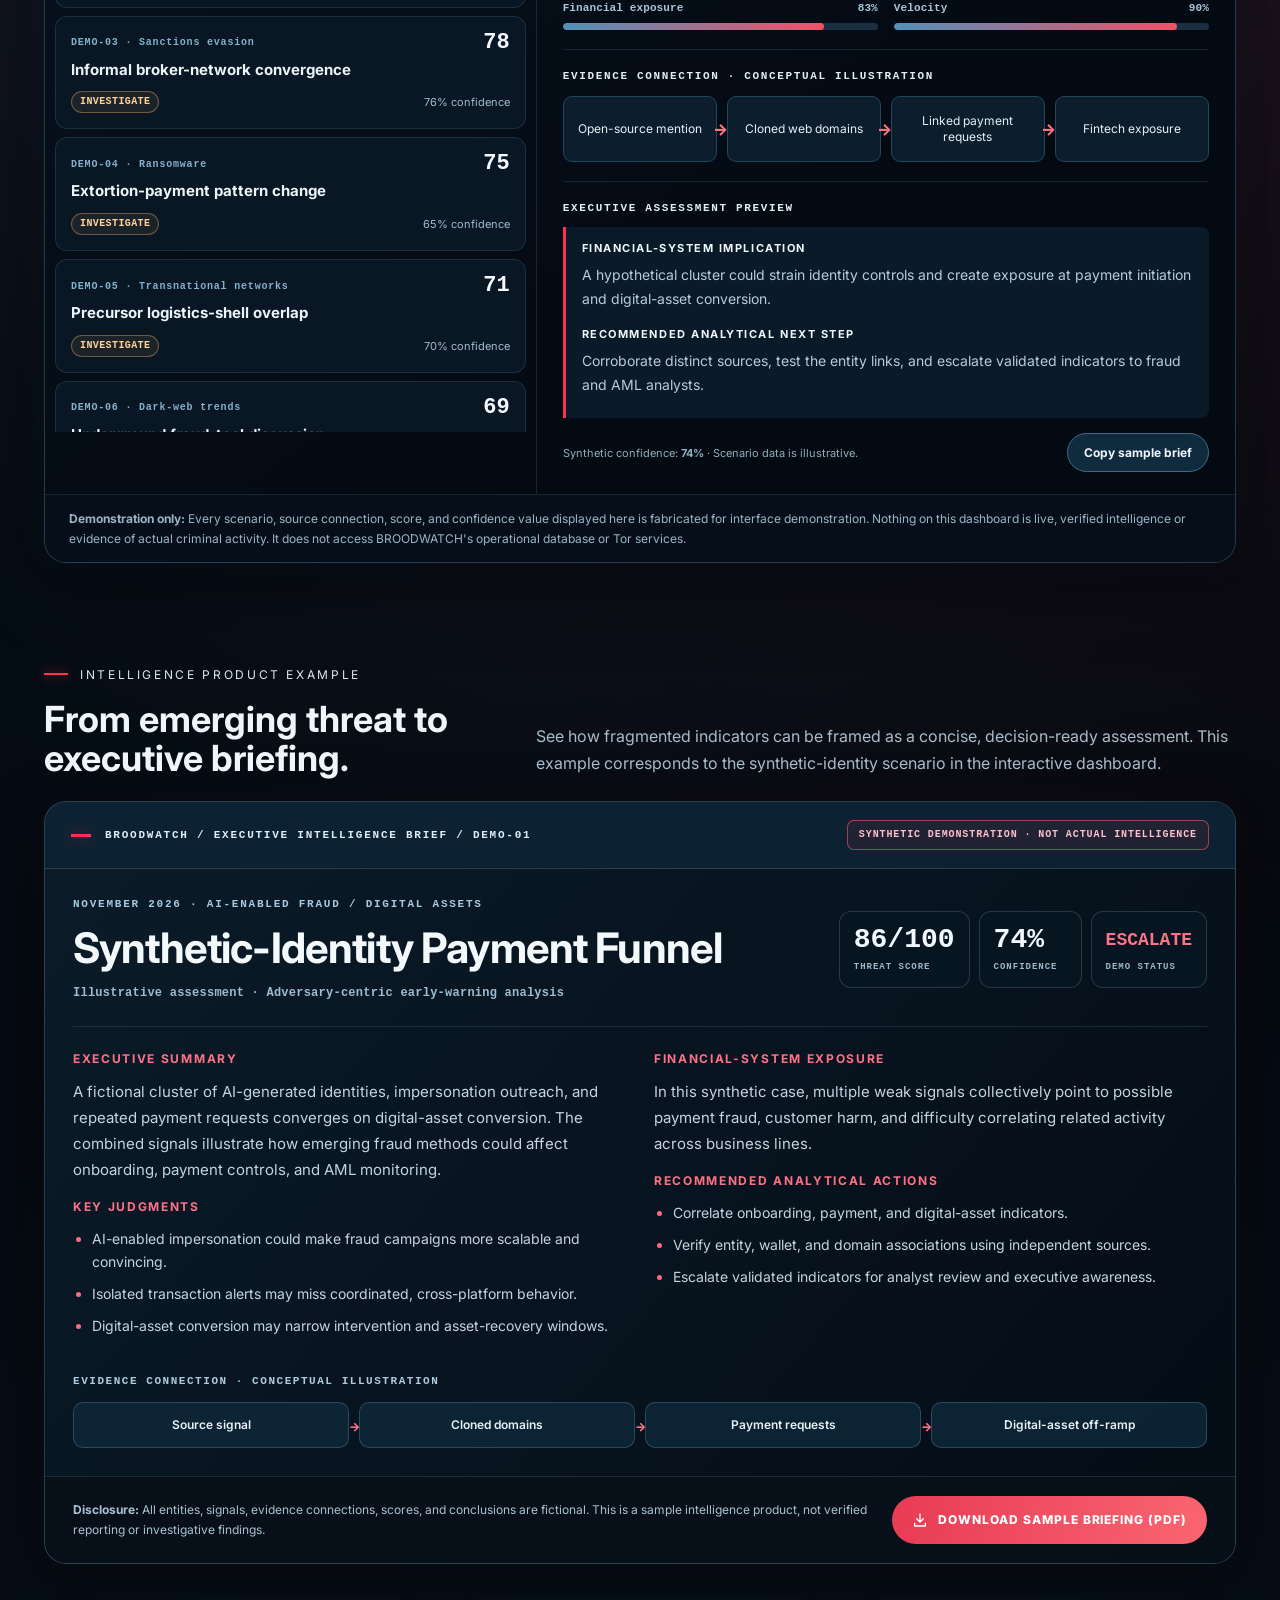
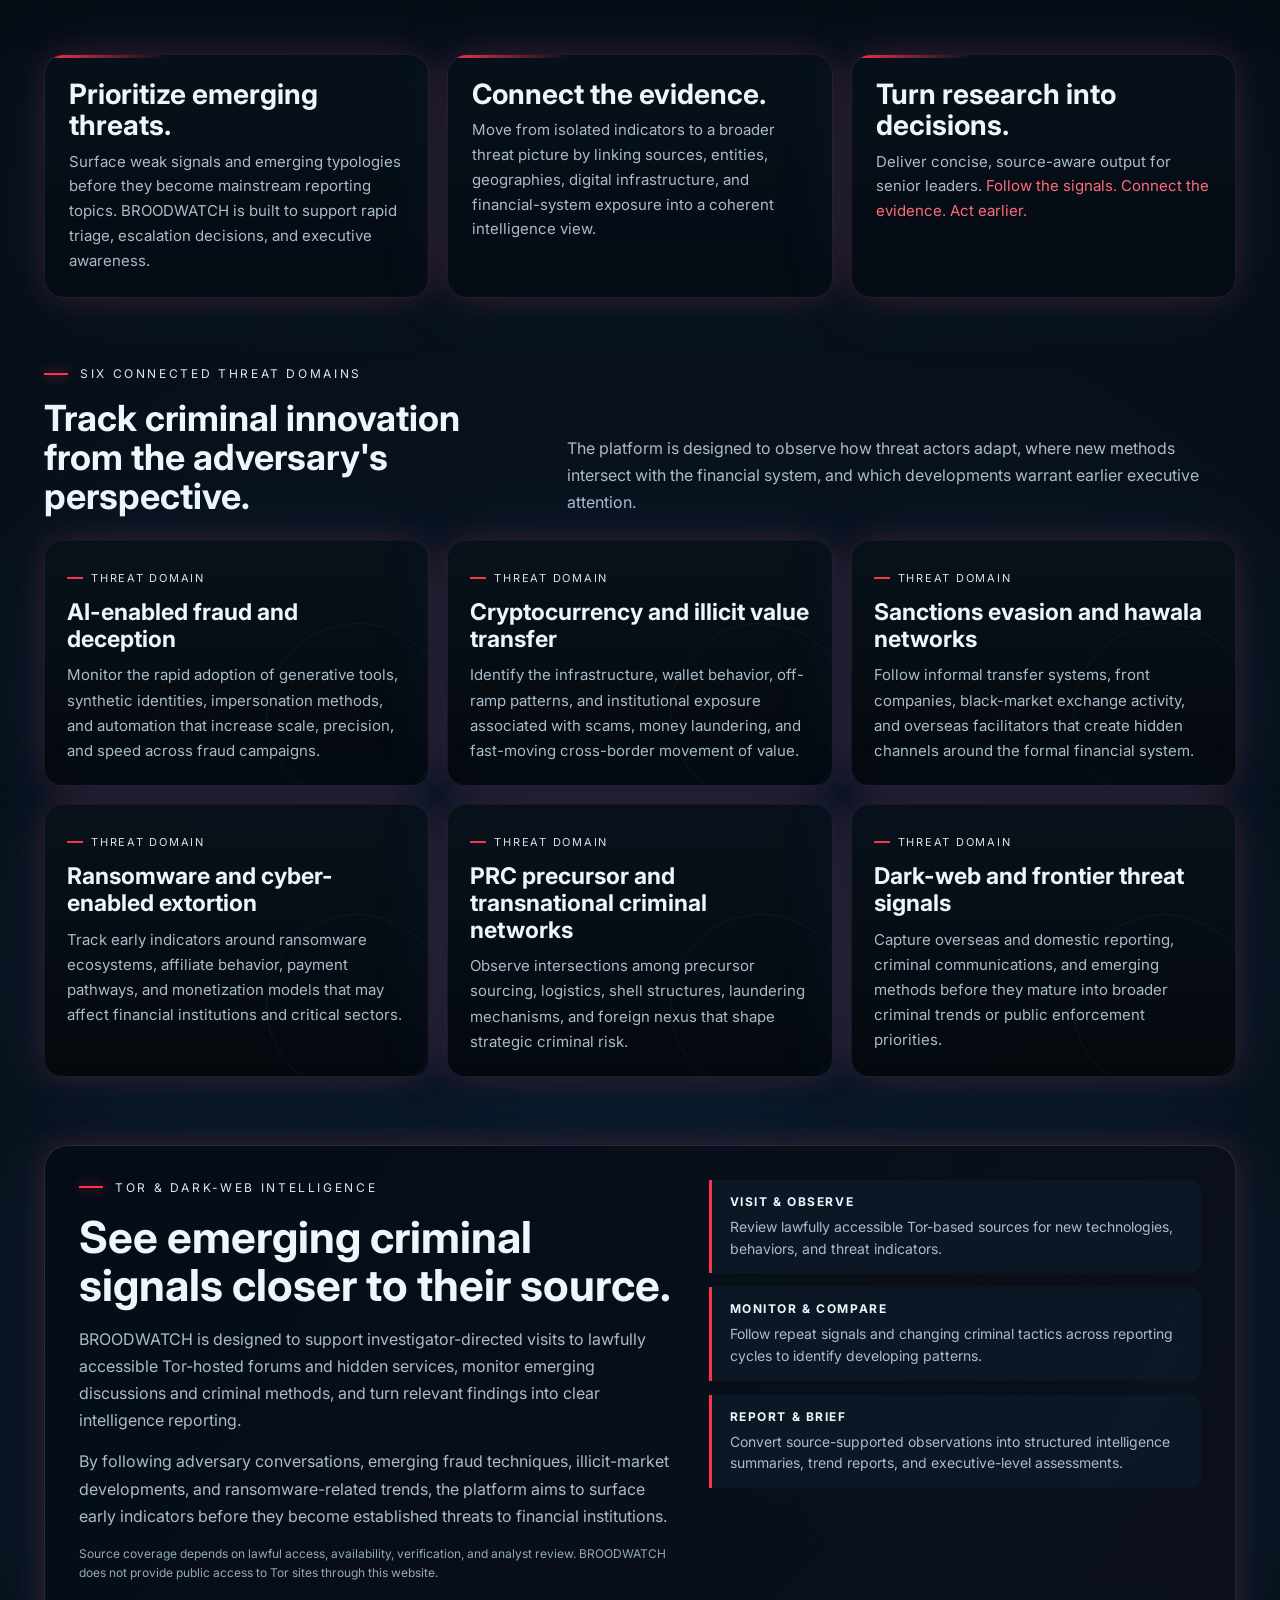
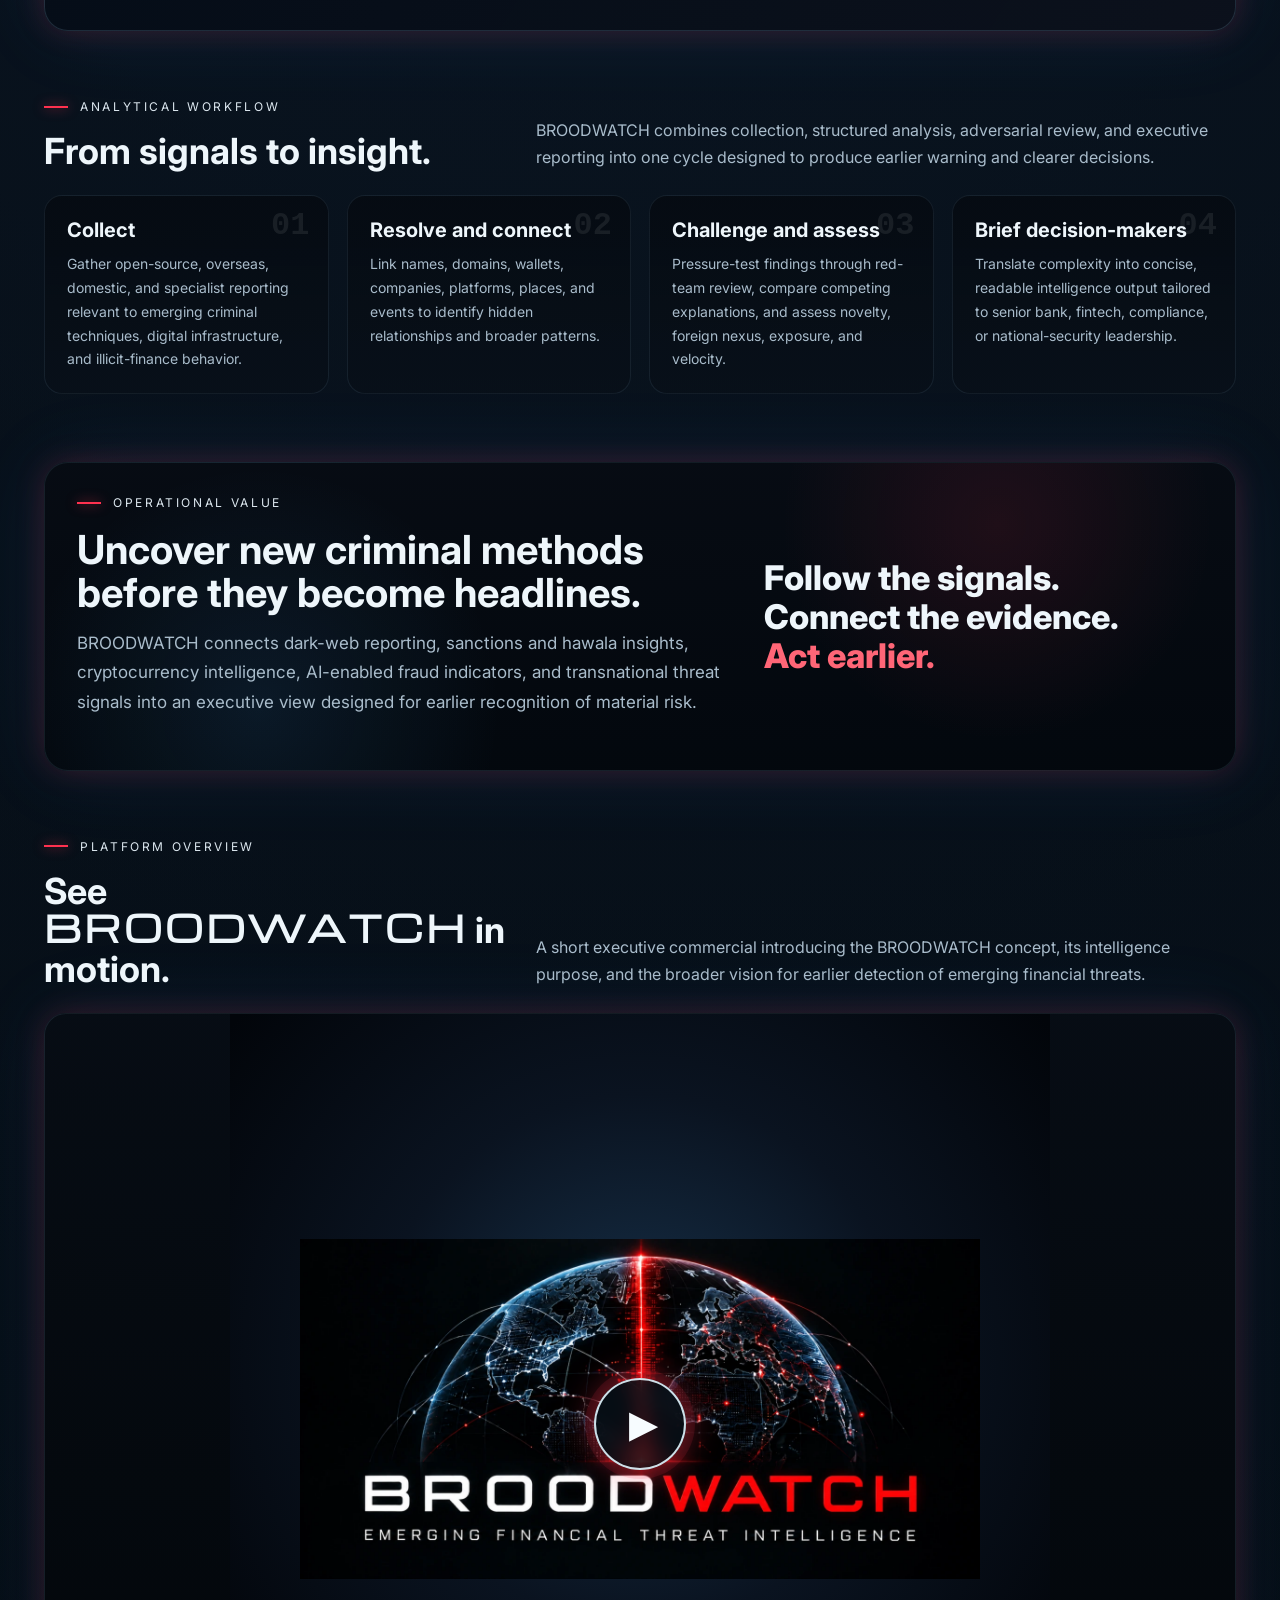
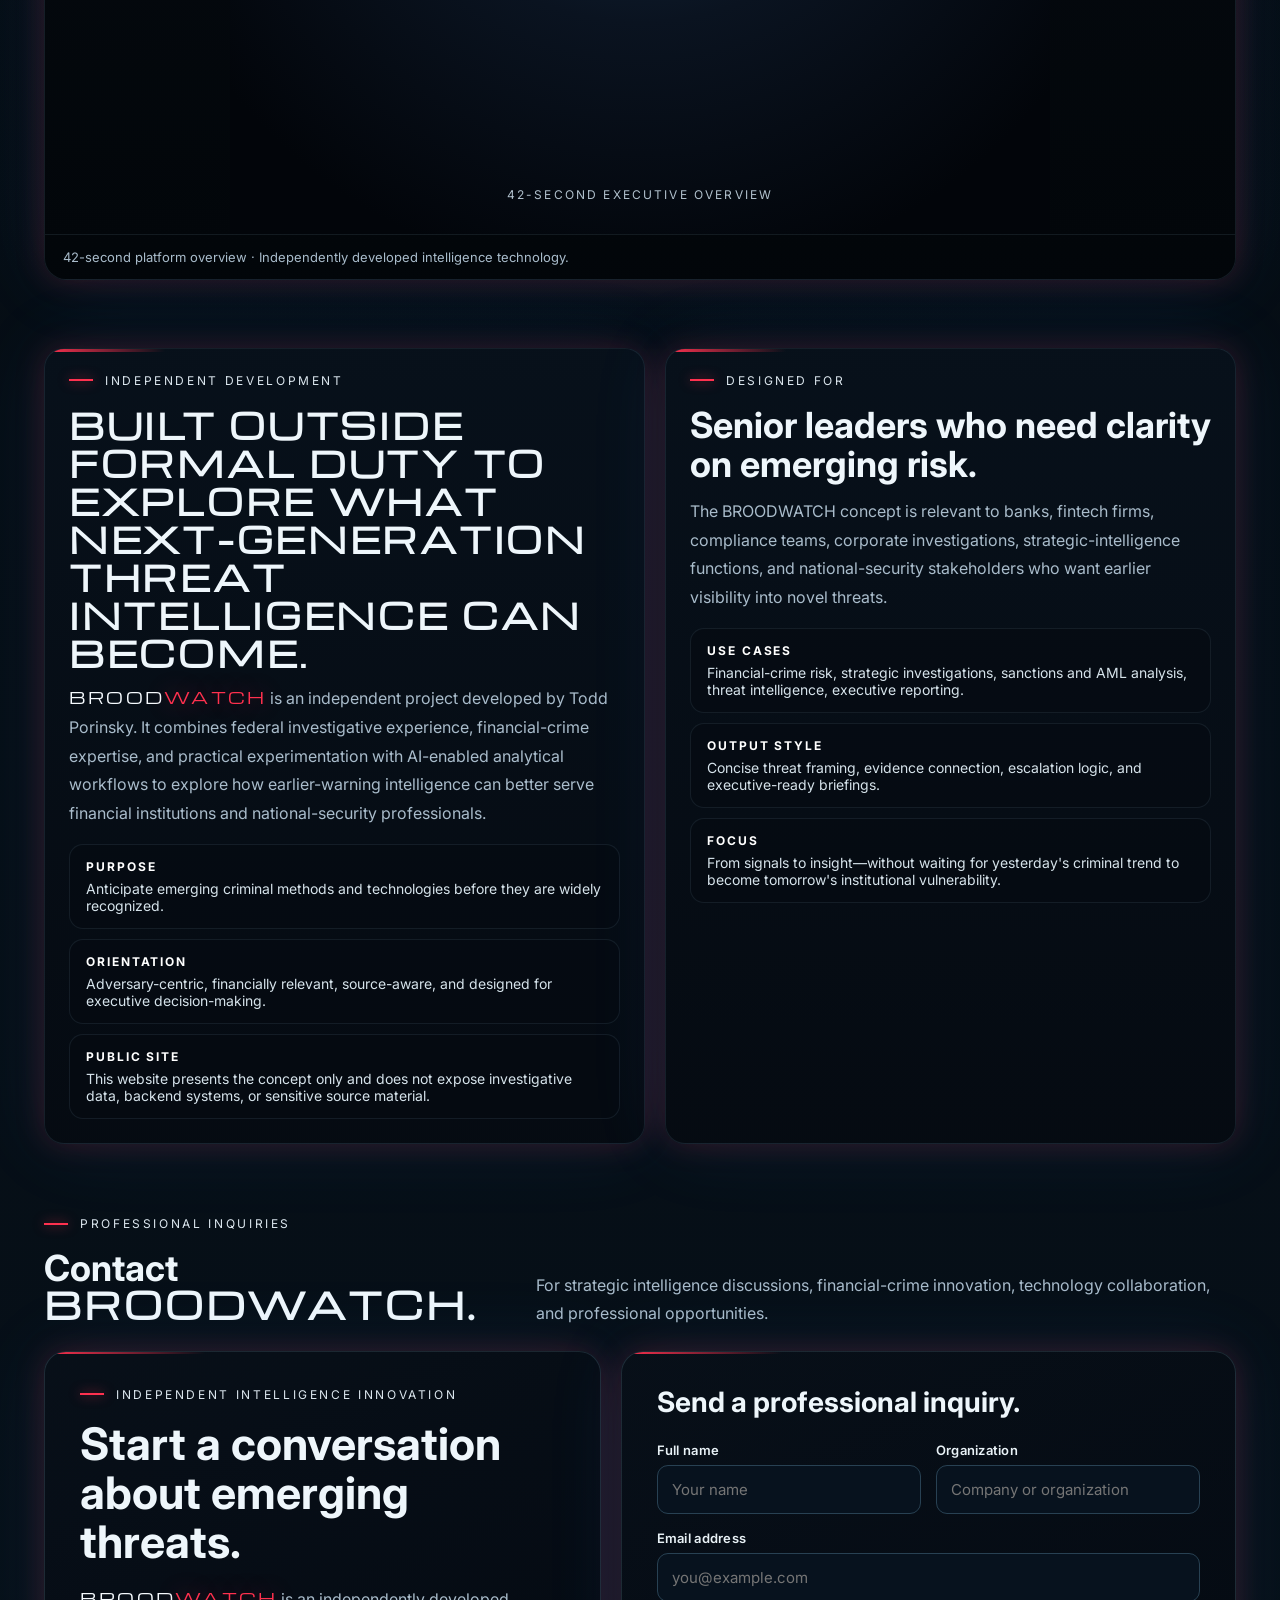
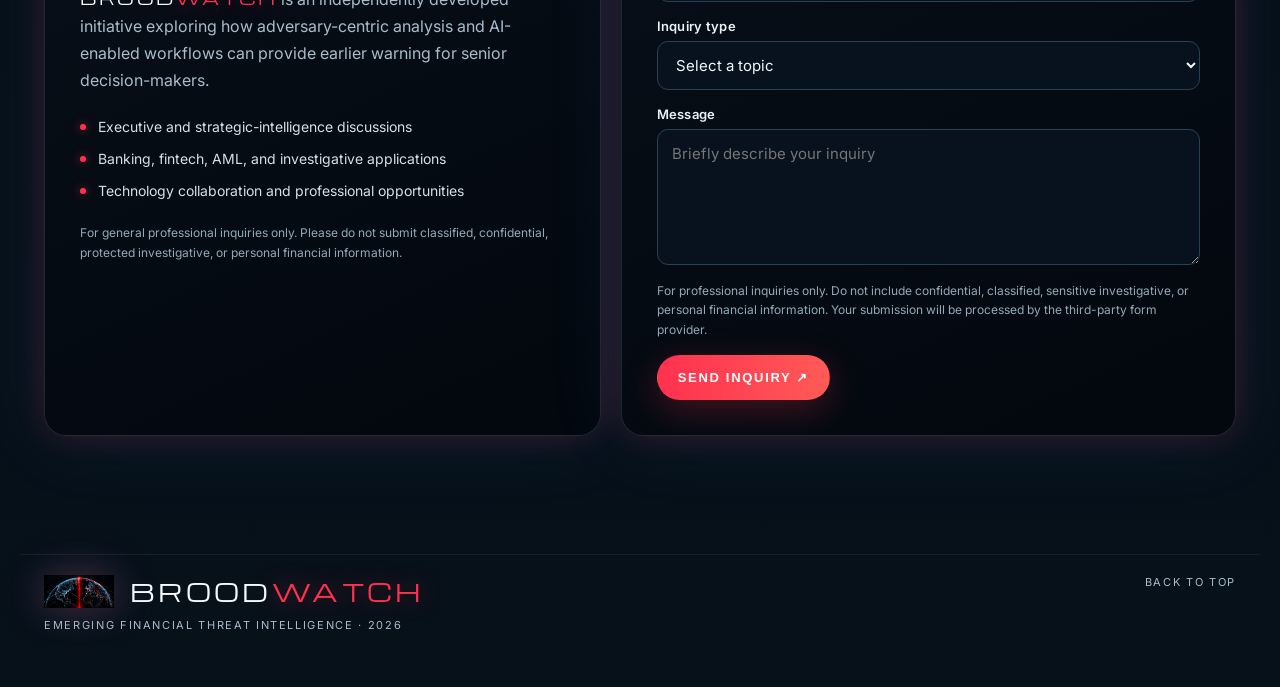
==== commit dc7ad51d: "Add executive sample briefing showcase and PDF download button" ====
--- a/index.html
+++ b/index.html
@@ -307,6 +307,87 @@
     }
     @media(prefers-reduced-motion:reduce){.demo-track span,.demo-case{transition:none}}
 
+  
+    /* Executive sample briefing showcase: self-contained and print-ready PDF linked below */
+    .brief-section{padding:50px 0 56px}
+    .brief-card{overflow:hidden;border:1px solid rgba(125,168,196,.3);border-radius:22px;
+      background:linear-gradient(130deg,rgba(11,28,42,.98),rgba(4,12,21,.99));
+      box-shadow:0 22px 68px rgba(0,0,0,.34),0 0 45px rgba(255,49,79,.045)}
+    .brief-head{display:flex;align-items:center;justify-content:space-between;gap:14px;flex-wrap:wrap;
+      border-bottom:1px solid rgba(116,152,176,.24);padding:18px 26px;background:#0c2232}
+    .brief-head-brand{display:flex;align-items:center;gap:14px;font:700 11px/1.5 var(--mono);
+      color:#ddeefa;text-transform:uppercase;letter-spacing:.16em}
+    .brief-head-brand:before{content:"";width:20px;height:3px;background:var(--red);
+      box-shadow:0 0 15px rgba(255,49,79,.5)}
+    .brief-synthetic{border:1px solid rgba(255,99,118,.53);border-radius:7px;
+      padding:7px 11px;color:#ffc0c9;background:rgba(255,49,79,.09);
+      font:700 10px/1.4 var(--mono);letter-spacing:.09em;text-transform:uppercase}
+    .brief-main{padding:28px}
+    .brief-title-row{display:grid;grid-template-columns:minmax(0,1fr) auto;gap:24px;align-items:center}
+    .brief-overline{font:700 11px/1.35 var(--mono);letter-spacing:.16em;text-transform:uppercase;
+      color:#a7cade;margin-bottom:12px}
+    .brief-title{font-size:clamp(26px,3.8vw,42px);line-height:1.14;letter-spacing:-.02em;
+      margin:0 0 12px;color:#f3f8fb}
+    .brief-subtitle{color:#9ebbd0;font:600 12px/1.5 var(--mono);letter-spacing:.02em}
+    .brief-metrics{display:flex;gap:9px;flex-wrap:wrap;justify-content:flex-end}
+    .brief-metric{min-width:103px;border:1px solid rgba(123,162,187,.26);border-radius:12px;
+      background:rgba(8,22,34,.94);padding:14px}
+    .brief-metric strong{display:block;font:800 28px/1 var(--mono);color:#f2f8ff}
+    .brief-metric small{display:block;margin-top:7px;font:700 9px/1.35 var(--mono);
+      letter-spacing:.11em;text-transform:uppercase;color:#9cb8c9}
+    .brief-metric.critical strong{color:#ff7387;font-size:18px;padding:5px 0}
+    .brief-separator{height:1px;background:rgba(123,156,180,.17);margin:24px 0}
+    .brief-content{display:grid;grid-template-columns:1fr 1fr;gap:28px}
+    .brief-panel{min-width:0}
+    .brief-panel h4{font-size:12px;line-height:1.4;letter-spacing:.14em;text-transform:uppercase;
+      color:#ff7186;margin:0 0 11px}
+    .brief-panel p{color:#c4d5df;font-size:15px;line-height:1.73;margin:0 0 16px}
+    .brief-panel ul{margin:0;padding-left:19px;color:#c4d5df;font-size:14px;line-height:1.66}
+    .brief-panel li{margin:9px 0}
+    .brief-panel li::marker{color:#f96c80}
+    .brief-chain{margin-top:27px}
+    .brief-chain h4{margin:0 0 12px;color:#accdde;font:700 11px/1.5 var(--mono);
+      letter-spacing:.14em;text-transform:uppercase}
+    .brief-linkage{display:grid;grid-template-columns:repeat(4,minmax(0,1fr));gap:10px;list-style:none;padding:0;margin:0}
+    .brief-linkage li{position:relative;padding:13px 10px;border-radius:10px;
+      border:1px solid rgba(117,170,205,.29);background:rgba(14,39,56,.85);
+      color:#e7f1f7;text-align:center;font-size:12px;font-weight:600;line-height:1.5}
+    .brief-linkage li:not(:last-child):after{position:absolute;content:"→";right:-12px;top:34%;
+      color:#ff7587;z-index:1;font-weight:800}
+    .brief-footer{padding:19px 28px;border-top:1px solid rgba(116,152,176,.2);
+      background:rgba(7,15,24,.88);display:flex;align-items:center;justify-content:space-between;
+      gap:16px;flex-wrap:wrap}
+    .brief-fineprint{flex:1 1 380px;color:#a9c1d1;font-size:12px;line-height:1.65;margin:0}
+    .brief-cta{flex:0 0 auto;display:inline-flex;align-items:center;justify-content:center;
+      text-align:center;gap:10px;min-height:48px;padding:12px 20px;
+      background:linear-gradient(100deg,#e83b54,#fa6571);color:#fff;font-size:12px;
+      font-weight:800;letter-spacing:.08em;text-transform:uppercase;border-radius:999px}
+    .brief-cta:hover{filter:brightness(1.07)}
+    .brief-cta:focus-visible{outline:2px solid #a6e4ff;outline-offset:3px}
+    .brief-cta svg{width:16px;height:16px}
+    @media(max-width:990px){
+      .brief-title-row{grid-template-columns:1fr}
+      .brief-metrics{justify-content:flex-start}
+    }
+    @media(max-width:760px){
+      .brief-section{padding:27px 0}
+      .brief-head{padding:15px}
+      .brief-head-brand{font-size:10px}
+      .brief-main{padding:20px 16px}
+      .brief-title{font-size:clamp(26px,7vw,34px)}
+      .brief-metrics{display:grid;grid-template-columns:repeat(3,minmax(0,1fr));gap:7px}
+      .brief-metric{min-width:0;padding:12px 9px}
+      .brief-metric strong{font-size:23px}
+      .brief-metric.critical strong{font-size:13px;padding:5px 0}
+      .brief-metric small{font-size:8px}
+      .brief-content{grid-template-columns:1fr;gap:17px}
+      .brief-linkage{grid-template-columns:repeat(2,minmax(0,1fr))}
+      .brief-linkage li:nth-child(2):after{content:"↓";top:auto;bottom:-19px;right:calc(50% - 5px)}
+      .brief-footer{padding:17px 16px}
+      .brief-cta{width:100%;min-height:50px}
+      .brief-panel p{font-size:14px}
+    }
+
   </style>
 </head>
 <body id="top">
@@ -319,6 +400,7 @@
       <nav class="navlinks">
         <a href="#platform">Platform</a>
         <a href="#intelligence-demo">Dashboard Demo</a>
+        <a href="#sample-briefing">Sample Brief</a>
         <a href="#domains">Threat Domains</a>
         <a href="#tor-intelligence">Dark Web</a>
         <a href="#workflow">Workflow</a>
@@ -454,6 +536,80 @@
           <strong>Demonstration only:</strong> Every scenario, source connection, score, and confidence value displayed here is fabricated for interface demonstration. Nothing on this dashboard is live, verified intelligence or evidence of actual criminal activity. It does not access BROODWATCH's operational database or Tor services.
         </div>
       </div>
+    </div>
+  </section>
+
+
+  <section class="section brief-section" id="sample-briefing" aria-labelledby="brief-heading">
+    <div class="wrap">
+      <div class="section-head">
+        <div>
+          <div class="eyebrow">Intelligence product example</div>
+          <h2 id="brief-heading">From emerging threat to executive briefing.</h2>
+        </div>
+        <p>See how fragmented indicators can be framed as a concise, decision-ready assessment. This example corresponds to the synthetic-identity scenario in the interactive dashboard.</p>
+      </div>
+      <article class="brief-card" aria-label="Synthetic executive intelligence briefing preview">
+        <div class="brief-head">
+          <div class="brief-head-brand">BROODWATCH / Executive Intelligence Brief / DEMO-01</div>
+          <div class="brief-synthetic">Synthetic demonstration · Not actual intelligence</div>
+        </div>
+        <div class="brief-main">
+          <div class="brief-title-row">
+            <div>
+              <div class="brief-overline">November 2026 · AI-enabled fraud / digital assets</div>
+              <h3 class="brief-title">Synthetic-Identity Payment Funnel</h3>
+              <div class="brief-subtitle">Illustrative assessment · Adversary-centric early-warning analysis</div>
+            </div>
+            <div class="brief-metrics" aria-label="Synthetic assessment metrics">
+              <div class="brief-metric"><strong>86/100</strong><small>Threat score</small></div>
+              <div class="brief-metric"><strong>74%</strong><small>Confidence</small></div>
+              <div class="brief-metric critical"><strong>ESCALATE</strong><small>Demo status</small></div>
+            </div>
+          </div>
+          <div class="brief-separator"></div>
+          <div class="brief-content">
+            <div class="brief-panel">
+              <h4>Executive summary</h4>
+              <p>A fictional cluster of AI-generated identities, impersonation outreach, and repeated payment requests converges on digital-asset conversion. The combined signals illustrate how emerging fraud methods could affect onboarding, payment controls, and AML monitoring.</p>
+              <h4>Key judgments</h4>
+              <ul>
+                <li>AI-enabled impersonation could make fraud campaigns more scalable and convincing.</li>
+                <li>Isolated transaction alerts may miss coordinated, cross-platform behavior.</li>
+                <li>Digital-asset conversion may narrow intervention and asset-recovery windows.</li>
+              </ul>
+            </div>
+            <div class="brief-panel">
+              <h4>Financial-system exposure</h4>
+              <p>In this synthetic case, multiple weak signals collectively point to possible payment fraud, customer harm, and difficulty correlating related activity across business lines.</p>
+              <h4>Recommended analytical actions</h4>
+              <ul>
+                <li>Correlate onboarding, payment, and digital-asset indicators.</li>
+                <li>Verify entity, wallet, and domain associations using independent sources.</li>
+                <li>Escalate validated indicators for analyst review and executive awareness.</li>
+              </ul>
+            </div>
+          </div>
+          <div class="brief-chain">
+            <h4>Evidence connection · Conceptual illustration</h4>
+            <ol class="brief-linkage">
+              <li>Source signal</li>
+              <li>Cloned domains</li>
+              <li>Payment requests</li>
+              <li>Digital-asset off-ramp</li>
+            </ol>
+          </div>
+        </div>
+        <div class="brief-footer">
+          <p class="brief-fineprint"><strong>Disclosure:</strong> All entities, signals, evidence connections, scores, and conclusions are fictional. This is a sample intelligence product, not verified reporting or investigative findings.</p>
+          <a class="brief-cta" href="BROODWATCH_Sample_Executive_Brief.pdf" download="BROODWATCH_Sample_Executive_Brief.pdf" type="application/pdf">
+            <svg viewBox="0 0 24 24" fill="none" stroke="currentColor" stroke-width="2" aria-hidden="true">
+              <path d="M12 3v12m-5-5 5 5 5-5M4 17v4h16v-4" stroke-linecap="round" stroke-linejoin="round"></path>
+            </svg>
+            Download sample briefing (PDF)
+          </a>
+        </div>
+      </article>
     </div>
   </section>
 
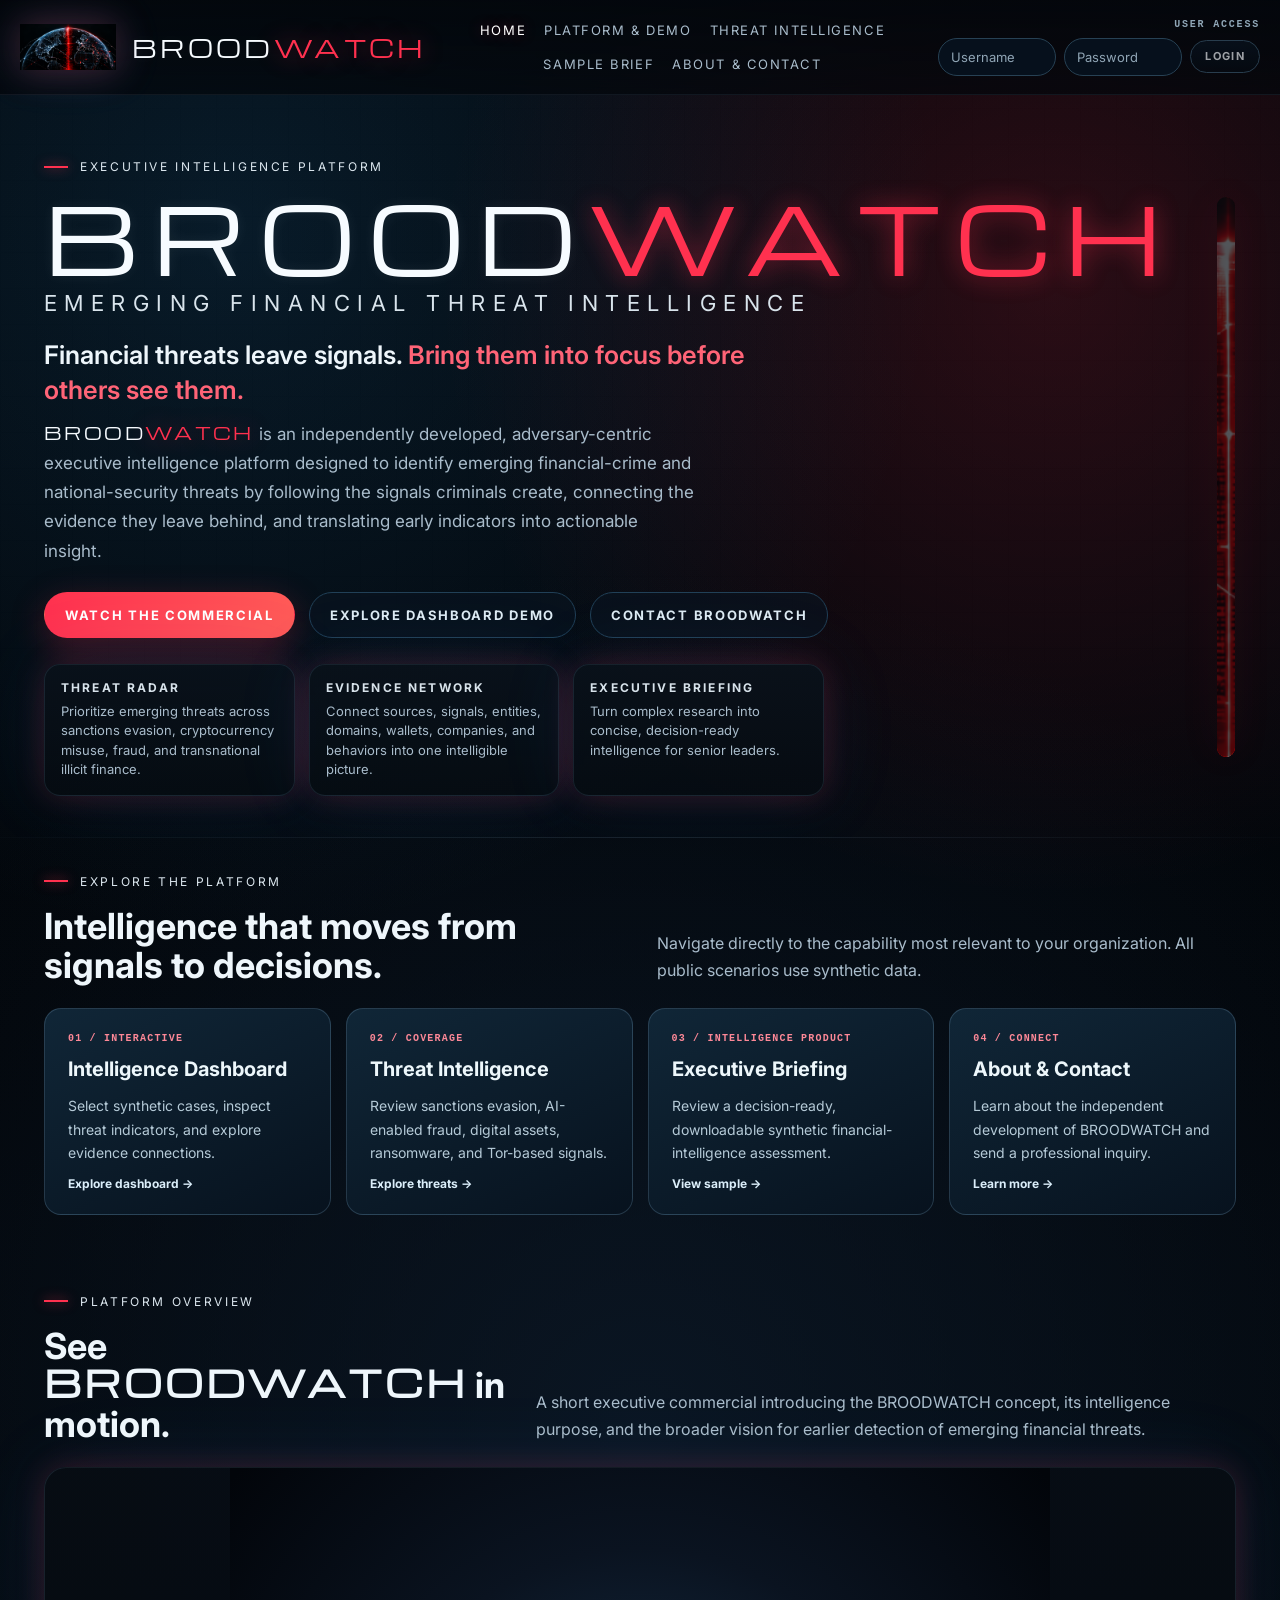
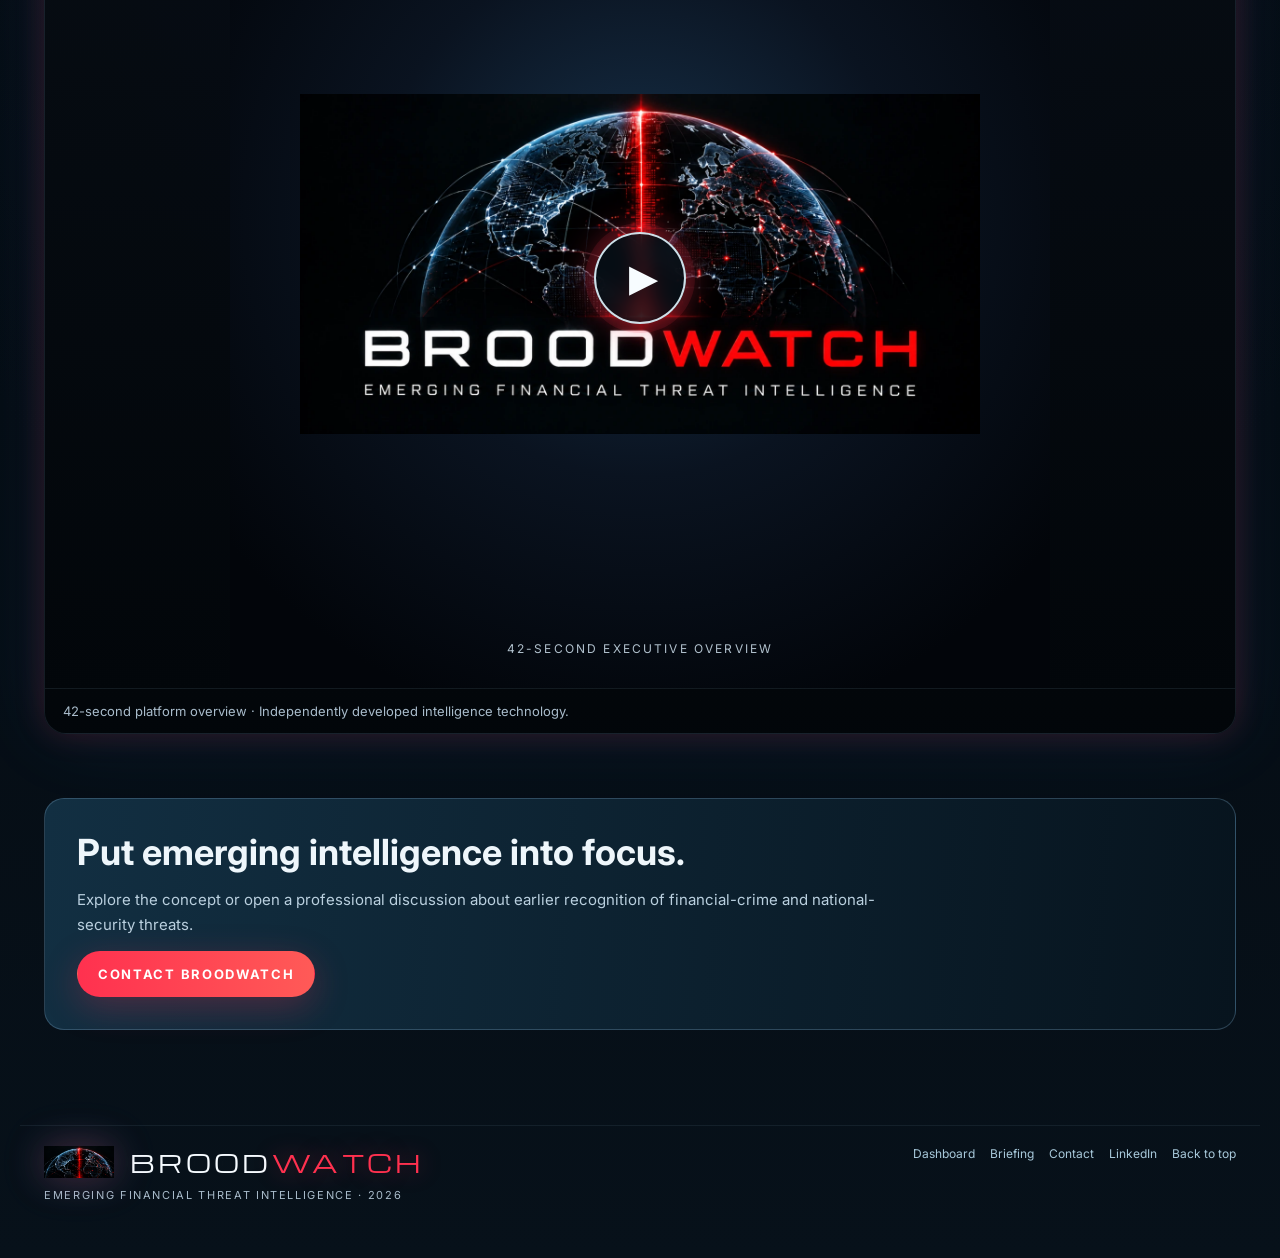
==== commit cd19f7ba: "Convert BROODWATCH into five SEO-ready pages with shared responsive design, Open Graph metadata, and" ====
--- a/index.html
+++ b/index.html
@@ -1,413 +1,50 @@
 <!doctype html>
 <html lang="en">
 <head>
-  <meta charset="utf-8">
-  <meta name="viewport" content="width=device-width, initial-scale=1">
-  <title>BROODWATCH | Emerging Financial Threat Intelligence</title>
-  <meta name="theme-color" content="#03070c">
-  <meta name="description" content="BROODWATCH is an independently developed executive intelligence platform focused on emerging financial-crime and national-security threats.">
-  <link rel="preconnect" href="https://fonts.googleapis.com">
-  <link rel="preconnect" href="https://fonts.gstatic.com" crossorigin>
-  <link href="https://fonts.googleapis.com/css2?family=Inter:wght@400;500;600;700;800;900&family=Michroma&display=swap" rel="stylesheet">
-  <style>
-    :root{
-      --bg:#03070c;--bg2:#07111a;--panel:#08111b;--text:#eef6fb;--muted:#a9bccb;
-      --red:#ff314f;--red2:#ff505f;--blue:#8adaff;--line:#173042;
-      --glow:0 0 30px rgba(255,49,79,.18),0 0 80px rgba(56,156,255,.10);
-      --radius:20px;--max:1240px;--mono:ui-monospace,SFMono-Regular,Menlo,Consolas,monospace;
-      --sans:Inter,Segoe UI,Arial,sans-serif;--brand:Michroma,Orbitron,Arial Black,sans-serif;
-    }
-    *{box-sizing:border-box}
-    html{scroll-behavior:smooth}
-    body{margin:0;font-family:var(--sans);color:var(--text);background:
-      radial-gradient(circle at 18% 8%, rgba(36,122,182,.18), transparent 25%),
-      radial-gradient(circle at 82% 10%, rgba(255,49,79,.16), transparent 22%),
-      radial-gradient(circle at 50% 50%, rgba(12,25,40,.8), transparent 55%),
-      linear-gradient(180deg,#02060a 0%,#03070c 40%,#07111a 100%);min-height:100vh;overflow-x:hidden}
-    body:before{content:"";position:fixed;inset:0;pointer-events:none;opacity:.28;background-image:linear-gradient(rgba(73,96,117,.18) 1px, transparent 1px),linear-gradient(90deg, rgba(73,96,117,.18) 1px, transparent 1px);background-size:36px 36px;mask-image:linear-gradient(180deg, rgba(0,0,0,.18), rgba(0,0,0,.04))}
-    a{color:inherit;text-decoration:none}
-    .wrap{max-width:var(--max);margin:0 auto;padding:0 24px}
-    .broodwatch-wordmark,.brand-wordmark,.hero-wordmark,.bw-inline{font-family:var(--brand);text-transform:uppercase;letter-spacing:.14em;line-height:.94}
-    .brand-wordmark .brood,.hero-wordmark .brood,.bw-inline .brood{color:#f6fbff;text-shadow:0 0 14px rgba(255,255,255,.07)}
-    .brand-wordmark .watch,.hero-wordmark .watch,.bw-inline .watch{color:var(--red);text-shadow:0 0 25px rgba(255,49,79,.48)}
-    .brand-wordmark{font-size:24px}
-    .bw-inline{font-size:1em}
-    .topbar{position:sticky;top:0;z-index:30;backdrop-filter:blur(16px);background:linear-gradient(180deg, rgba(3,7,12,.95), rgba(3,7,12,.72));border-bottom:1px solid rgba(115,148,173,.12)}
-    .nav{display:grid;grid-template-columns:auto 1fr auto;align-items:center;gap:18px;min-height:94px;padding:10px 0}
-    .brand{display:flex;align-items:center;gap:16px;min-width:0}
-    .brand-logo{width:96px;height:auto;display:block;filter:drop-shadow(0 0 18px rgba(255,49,79,.22)) drop-shadow(0 0 20px rgba(87,174,255,.16))}
-    .navlinks{display:flex;justify-content:center;flex-wrap:wrap;gap:18px;color:var(--muted);font-size:13px;text-transform:uppercase;letter-spacing:.12em}
-    .navlinks a{transition:.2s color}.navlinks a:hover{color:var(--text)}
-    .login-shell{display:flex;flex-direction:column;gap:7px;align-items:flex-end}
-    .login-caption{font:600 10px/1.2 var(--mono);letter-spacing:.18em;text-transform:uppercase;color:#90a7b7}
-    .login-form{display:flex;gap:8px;align-items:center}
-    .login-form input{width:118px;padding:10px 12px;border-radius:999px;border:1px solid #274154;background:rgba(7,18,30,.92);color:#eef6fb;font:13px var(--sans);outline:none}
-    .login-form input::placeholder{color:#90a5b5}
-    .login-form button:disabled{cursor:not-allowed;opacity:.7}.login-form button{padding:10px 14px;border-radius:999px;border:1px solid #3b5b71;background:linear-gradient(180deg, rgba(10,22,34,.96), rgba(5,12,19,.96));color:#f0f5f9;font:700 11px/1 var(--sans);letter-spacing:.12em;text-transform:uppercase;cursor:pointer}
-    
-    .commercial-logo{display:block;width:min(92%,680px);height:auto;object-fit:contain;margin:auto;}
-    .video-placeholder{gap:20px;}
-    .login-form button:disabled{opacity:.65;cursor:not-allowed;}
-    .hero{position:relative;padding:64px 0 42px;overflow:hidden}.hero:before{content:"";position:absolute;left:-8%;right:-8%;bottom:0;height:1px;background:linear-gradient(90deg,transparent, rgba(111,139,161,.18), transparent)}
-    .hero-grid{display:grid;grid-template-columns:1.05fr .95fr;gap:42px;align-items:center}
-    .eyebrow{display:flex;align-items:center;gap:12px;color:#dce7ef;font-size:12px;text-transform:uppercase;letter-spacing:.22em;margin-bottom:18px}.eyebrow:before{content:"";display:block;width:24px;height:2px;background:var(--red);box-shadow:0 0 12px rgba(255,49,79,.75)}
-    .hero-wordmark{margin:0 0 12px;font-size:clamp(44px,8vw,92px);font-weight:400}
-    .subbrand{font-size:clamp(14px,1.9vw,22px);letter-spacing:.34em;text-transform:uppercase;color:#d9e4ec;margin-bottom:22px}
-    .lede{font-size:clamp(18px,2vw,26px);line-height:1.35;font-weight:600;max-width:760px;margin:0 0 12px}.lede .red{color:#ff6477}
-    .summary{max-width:650px;color:var(--muted);font-size:17px;line-height:1.72;margin:0 0 26px}
-    .actions{display:flex;flex-wrap:wrap;gap:14px;margin:24px 0 26px}
-    .btn{display:inline-flex;align-items:center;justify-content:center;gap:10px;padding:14px 20px;border-radius:999px;font-weight:700;font-size:13px;letter-spacing:.13em;text-transform:uppercase;border:1px solid transparent;transition:.2s transform,.2s border-color,.2s background}.btn:hover{transform:translateY(-1px)}
-    .btn.primary{background:linear-gradient(90deg,var(--red),#ff5a57);color:#fff;box-shadow:0 10px 35px rgba(255,49,79,.25)}
-    .btn.secondary{border-color:#214057;background:rgba(10,21,32,.66);color:#deebf3}.btn.secondary:hover{border-color:#3e6b88}
-    .highlights{display:grid;grid-template-columns:repeat(3,minmax(0,1fr));gap:14px;max-width:780px}
-    .chip{padding:15px 16px;border:1px solid rgba(91,121,145,.2);border-radius:16px;background:linear-gradient(180deg, rgba(10,18,27,.88), rgba(6,12,18,.82));box-shadow:var(--glow)}
-    .chip b{display:block;font-size:12px;letter-spacing:.18em;text-transform:uppercase;margin-bottom:7px;color:#d7e2ea}.chip span{display:block;color:var(--muted);font-size:13px;line-height:1.5}
-    /* Full-width right-hand hero globe: use the uploaded BROODWATCH globe artwork. */
-    .hero-visual{position:relative;min-height:560px;overflow:hidden;border-radius:22px;
-      background:radial-gradient(circle at 55% 50%,rgba(16,42,65,.22),transparent 68%),#02070c;
-      box-shadow:inset 0 0 50px rgba(34,136,200,.1),0 0 40px rgba(255,49,79,.075)}
-    .hero-globe{display:block;position:absolute;inset:0;width:100%;height:100%;
-      object-fit:cover;object-position:50% 50%;filter:drop-shadow(0 0 18px rgba(55,133,182,.16))}
-    .hero-visual:after{content:"";position:absolute;inset:0;pointer-events:none;
-      box-shadow:inset 0 0 70px 26px rgba(2,7,12,.68);border-radius:22px}
-        /* Video preview and working overlay play control */
-    .video-player{position:relative;aspect-ratio:1/1;max-width:820px;margin:0 auto;background:#01060b}
-    .video-player .video-placeholder{position:absolute;inset:0;z-index:1;width:100%;height:100%}
-    .video-player video{position:absolute;inset:0;width:100%;height:100%;z-index:2}
-    .video-shell.is-ready .video-player .video-placeholder{display:none}
-    .video-play{position:absolute;z-index:4;left:50%;top:50%;transform:translate(-50%,-50%);
-      display:grid;place-items:center;width:92px;height:92px;border-radius:50%;
-      border:2px solid rgba(228,247,255,.9);background:rgba(8,18,28,.72);color:#fff;
-      box-shadow:0 0 0 9px rgba(255,49,79,.12),0 0 35px rgba(255,49,79,.5);
-      backdrop-filter:blur(8px);cursor:pointer;transition:transform .15s,opacity .15s}
-    .video-play span{font-size:38px;margin-left:7px;line-height:1;color:#f7fcff}
-    .video-play:hover{transform:translate(-50%,-50%) scale(1.07);background:rgba(54,14,29,.82)}
-    .video-play:focus-visible{outline:3px solid #8adfff;outline-offset:5px}
-    .video-player.is-playing .video-play{opacity:0;pointer-events:none}
-    @media(max-width:640px){.video-play{width:74px;height:74px}.video-play span{font-size:30px}}
-    .tor-intel{display:grid;grid-template-columns:1.1fr .9fr;gap:28px;align-items:start;
-      padding:34px;border-radius:24px;border:1px solid rgba(118,155,184,.22);
-      background:linear-gradient(120deg,rgba(4,13,23,.96),rgba(12,17,28,.95));box-shadow:var(--glow)}
-    .tor-intel h2{margin:0 0 16px;font-size:clamp(29px,3.8vw,44px);line-height:1.1}
-    .tor-intel p{color:var(--muted);font-size:16px;line-height:1.7;margin:0 0 14px}
-    .tor-tools{display:grid;gap:14px}
-    .tor-tool{border-left:3px solid var(--red);padding:14px 18px;background:rgba(16,34,50,.42);border-radius:0 12px 12px 0}
-    .tor-tool b{display:block;text-transform:uppercase;letter-spacing:.13em;font-size:12px;margin-bottom:7px}
-    .tor-tool span{font-size:14px;color:var(--muted);line-height:1.55}
-    @media(max-width:800px){.tor-intel{grid-template-columns:1fr;padding:24px}}
-    .section{padding:34px 0}.panel-grid{display:grid;grid-template-columns:repeat(3,minmax(0,1fr));gap:18px}
-    .panel{position:relative;padding:24px;border-radius:var(--radius);border:1px solid rgba(93,122,146,.18);background:linear-gradient(180deg, rgba(8,17,27,.90), rgba(6,11,18,.88));box-shadow:var(--glow);overflow:hidden}.panel:before{content:"";position:absolute;left:0;top:0;height:3px;width:120px;background:linear-gradient(90deg,var(--red), transparent)}
-    .panel h3,.contact-panel h3{margin:0 0 8px;font-size:28px;line-height:1.12}.panel p{margin:0;color:var(--muted);line-height:1.65;font-size:15px}.panel .accent{color:#ff6a7a}
-    .section-head{display:flex;justify-content:space-between;align-items:end;gap:24px;margin-bottom:24px}.section-head h2{margin:0;font-size:36px;line-height:1.08}.section-head p{margin:0;max-width:700px;color:var(--muted);line-height:1.7;font-size:16px}
-    .wordmark-heading{font-family:var(--brand);text-transform:uppercase;letter-spacing:.08em}
-    .domains{display:grid;grid-template-columns:repeat(3,minmax(0,1fr));gap:18px}.card{position:relative;padding:22px;border-radius:18px;border:1px solid rgba(94,125,149,.16);background:linear-gradient(180deg, rgba(9,17,26,.94), rgba(4,8,13,.94));min-height:210px;overflow:hidden;box-shadow:var(--glow)}.card:after{content:"";position:absolute;right:-20px;bottom:-20px;width:180px;height:180px;border-radius:50%;border:1px solid rgba(97,168,217,.08)}.tag{display:inline-flex;align-items:center;gap:8px;font-size:11px;text-transform:uppercase;letter-spacing:.16em;color:#d7e2ea;margin-bottom:14px}.tag:before{content:"";width:16px;height:2px;background:var(--red)}.card h3{margin:0 0 10px;font-size:23px;line-height:1.16}.card p{margin:0;color:var(--muted);line-height:1.68;font-size:15px}
-    .workflow{display:grid;grid-template-columns:repeat(4,minmax(0,1fr));gap:18px}.step{padding:22px;border-radius:18px;border:1px solid rgba(96,126,150,.16);background:linear-gradient(180deg, rgba(6,11,18,.92), rgba(8,16,25,.84));position:relative;overflow:hidden}.step:before{content:attr(data-num);position:absolute;right:18px;top:14px;font:700 32px/1 var(--mono);color:rgba(255,255,255,.08)}.step h3{margin:0 0 10px;font-size:20px}.step p{margin:0;color:var(--muted);line-height:1.7;font-size:14px}
-    .signal{padding:32px;border-radius:24px;border:1px solid rgba(92,122,146,.18);background:radial-gradient(circle at 80% 20%, rgba(255,49,79,.10), transparent 22%),radial-gradient(circle at 18% 80%, rgba(68,176,255,.10), transparent 24%),linear-gradient(180deg, rgba(7,12,19,.96), rgba(3,8,13,.96));position:relative;overflow:hidden;box-shadow:var(--glow)}.signal-grid{display:grid;grid-template-columns:1.2fr .8fr;gap:28px;align-items:center}.signal h2{margin:0 0 14px;font-size:40px;line-height:1.08}.signal p{margin:0 0 20px;color:var(--muted);font-size:17px;line-height:1.75}.signal .quote{font-size:34px;line-height:1.15;font-weight:800;max-width:520px}.signal .quote span{display:block}.signal .quote .red{color:#ff6677}
-    .video-shell{border:1px solid rgba(102,130,153,.18);border-radius:22px;overflow:hidden;background:linear-gradient(180deg, rgba(7,13,20,.96), rgba(2,6,10,.96));box-shadow:var(--glow)}.video-shell video{display:none;width:100%;aspect-ratio:1/1;object-fit:contain;background:#02060a}.video-shell.is-ready video{display:block}.video-shell.is-ready .video-placeholder{display:none}.video-placeholder{aspect-ratio:1/1;display:flex;flex-direction:column;align-items:center;justify-content:center;gap:14px;background:radial-gradient(circle at 50% 42%, #17314a 0, #0a1320 42%, #02050a 84%);text-align:center;padding:32px}.video-placeholder .play{display:grid;place-items:center;width:72px;height:72px;border-radius:50%;border:1px solid rgba(255,255,255,.22);box-shadow:0 0 18px rgba(255,49,79,.28);font-size:28px;color:#dff6ff}.video-placeholder b{font-size:20px}.video-placeholder small{font-size:12px;letter-spacing:.18em;color:#b1c1cd;text-transform:uppercase}.video-note{padding:14px 18px;color:var(--muted);font-size:13px;border-top:1px solid rgba(99,128,151,.16)}
-    .about{display:grid;grid-template-columns:1fr .95fr;gap:20px}.list{display:grid;gap:10px;margin-top:16px}.list div{padding:14px 16px;border:1px solid rgba(92,122,146,.16);border-radius:14px;background:rgba(6,12,18,.55);font-size:14px;color:#d6e3eb}.list b{display:block;color:#fff;font-size:12px;text-transform:uppercase;letter-spacing:.16em;margin-bottom:6px}
-    .contact-section{padding:38px 0 78px}.contact-grid{display:grid;grid-template-columns:.95fr 1.05fr;gap:20px;align-items:stretch}.contact-intro,.contact-panel{background:linear-gradient(155deg,rgba(8,16,25,.96),rgba(3,8,14,.96));border:1px solid rgba(116,150,173,.22);border-radius:22px;padding:clamp(22px,3vw,35px);box-shadow:var(--glow);position:relative;overflow:hidden}.contact-intro:before,.contact-panel:before{content:"";position:absolute;left:0;top:0;width:160px;height:2px;background:linear-gradient(90deg,var(--red),transparent)}.contact-intro h2{font-size:clamp(30px,3.5vw,45px);line-height:1.1;margin:0 0 18px}.contact-intro p,.contact-panel p{color:var(--muted);font-size:16px;line-height:1.7}.contact-intro p{margin:0 0 16px}.contact-points{padding:0;list-style:none;display:grid;gap:11px;margin:22px 0}.contact-points li{font-size:14px;color:#d4e1ea;padding-left:18px;position:relative;line-height:1.5}.contact-points li:before{content:"";position:absolute;left:0;top:8px;width:6px;height:6px;border-radius:50%;background:var(--red);box-shadow:0 0 10px rgba(255,49,79,.65)}.contact-form{display:grid;gap:16px}.form-row{display:grid;grid-template-columns:1fr 1fr;gap:15px}.contact-form label{display:grid;gap:7px;font-weight:600;font-size:13px;letter-spacing:.02em;color:#e9f2f7}.contact-form input,.contact-form textarea,.contact-form select{width:100%;border-radius:11px;background:#07121e;border:1px solid #284153;padding:13px 14px;color:#f2f7fa;font:15px/1.4 var(--sans);outline-offset:2px}.contact-form input:focus,.contact-form textarea:focus,.contact-form select:focus{outline:2px solid #65a6d0;border-color:#5e9dbe}.contact-form textarea{resize:vertical;min-height:136px}.contact-form .honeypot{position:absolute;left:-9999px;width:1px;height:1px;overflow:hidden}.contact-form button{cursor:pointer;justify-self:start}.form-privacy{font-size:12px!important;line-height:1.6!important;color:#93a9b7!important;margin:0}
-    footer{padding:40px 0 56px;color:#a9bccb}.foot{display:flex;justify-content:space-between;gap:18px;flex-wrap:wrap;padding-top:20px;border-top:1px solid rgba(103,130,152,.14)}.tiny{text-transform:uppercase;letter-spacing:.15em;font-size:11px}
-    @media (max-width:1180px){.nav{grid-template-columns:1fr;justify-items:start}.navlinks{justify-content:flex-start}.login-shell{align-items:flex-start}.login-note{text-align:left}}
-    @media (max-width:1080px){.hero-grid,.signal-grid,.about,.contact-grid{grid-template-columns:1fr}.hero-visual{order:-1;min-height:480px}.panel-grid,.domains{grid-template-columns:1fr 1fr}.workflow{grid-template-columns:1fr 1fr}}
-    @media (max-width:760px){.nav{padding:12px 0}.navlinks{gap:12px}.hero{padding-top:34px}.highlights,.panel-grid,.domains,.workflow,.form-row{grid-template-columns:1fr}.hero-visual{min-height:390px}.globe,.orbit{width:min(100%,380px)}.beam{height:270px;top:26px}.signal h2,.section-head h2{font-size:32px}.signal .quote{font-size:28px}.subbrand{letter-spacing:.24em}.brand-logo{width:78px}.brand-wordmark{font-size:20px}.login-form{flex-wrap:wrap}.login-form input{width:100%}.login-form button{width:100%}}
-
-    /* iPhone / narrow-screen presentation only. Desktop layout remains unchanged. */
-    @media (max-width:760px){
-      html{scroll-padding-top:12px}
-      body{overflow-x:hidden}
-      .wrap{padding-left:18px;padding-right:18px}
-      .topbar{position:relative;backdrop-filter:none;background:rgba(3,7,12,.96)}
-      .nav{display:flex;flex-direction:column;align-items:stretch;gap:10px;min-height:0;padding:12px 0 14px}
-      .brand{gap:10px;width:100%;min-width:0}
-      .brand-logo{width:62px;max-height:46px;object-fit:contain;flex:none}
-      .brand-wordmark{font-size:clamp(13px,4.2vw,18px);letter-spacing:.09em;white-space:nowrap}
-      .navlinks{display:flex;justify-content:flex-start;flex-wrap:nowrap;gap:8px;min-width:0;width:100%;
-        overflow-x:auto;overflow-y:hidden;overscroll-behavior-x:contain;-webkit-overflow-scrolling:touch;
-        padding:2px 0 6px;scrollbar-width:none}
-      .navlinks::-webkit-scrollbar{display:none}
-      .navlinks a{display:inline-flex;align-items:center;flex:0 0 auto;white-space:nowrap;
-        min-height:35px;padding:8px 11px;border:1px solid rgba(103,139,167,.25);
-        background:rgba(9,23,35,.72);border-radius:999px;font-size:11px;letter-spacing:.06em}
-      .login-shell{align-items:stretch;gap:5px;min-width:0;width:100%}
-      .login-caption{font-size:10px;letter-spacing:.14em}
-      .login-form{display:grid;grid-template-columns:minmax(0,1fr) minmax(0,1fr) auto;
-        align-items:center;gap:7px;width:100%;min-width:0}
-      .login-form input{min-width:0;width:100%;height:42px;padding:10px 12px;font-size:16px}
-      .login-form button{width:auto;min-width:72px;height:42px;padding:10px 12px;white-space:nowrap}
-      .hero{padding-top:28px;padding-bottom:28px}
-      .hero-grid{grid-template-columns:minmax(0,1fr);gap:22px}
-      .hero-grid>div{min-width:0}
-      .eyebrow{font-size:10px;letter-spacing:.15em;margin-bottom:15px}
-      .hero-wordmark{font-size:clamp(22px,7.6vw,34px);letter-spacing:.035em;white-space:nowrap;line-height:1.18}
-      .subbrand{font-size:clamp(10px,3vw,13px);letter-spacing:.16em;line-height:1.5;margin-bottom:18px}
-      .lede{font-size:clamp(19px,5.1vw,23px);line-height:1.42}
-      .summary{font-size:15px;line-height:1.72;margin-bottom:17px}
-      .actions{gap:9px;margin:17px 0}
-      .actions .btn{flex:1 1 100%;min-height:47px;text-align:center;font-size:12px}
-      .highlights,.panel-grid,.domains,.workflow,.form-row{grid-template-columns:minmax(0,1fr)}
-      .chip,.card,.panel,.step{min-width:0}
-      .hero-visual{order:0;min-height:clamp(180px,50vw,290px);width:100%;border-radius:16px}
-      .hero-globe{object-fit:contain;object-position:center center}
-      .section{padding:23px 0}
-      .section-head{display:flex;flex-direction:column;align-items:flex-start;gap:12px;margin-bottom:18px}
-      .section-head h2,.signal h2{font-size:clamp(26px,7vw,34px);line-height:1.2;overflow-wrap:break-word}
-      .section-head p,.signal p{font-size:15px;line-height:1.65}
-      .panel,.card,.step{padding:20px;min-height:0}
-      .panel h3,.card h3{font-size:22px}
-      .signal{padding:22px;border-radius:18px}
-      .signal-grid,.about,.contact-grid{grid-template-columns:minmax(0,1fr);gap:18px}
-      .signal .quote{font-size:clamp(23px,6vw,30px)}
-      .tor-intel{grid-template-columns:minmax(0,1fr);padding:22px;gap:22px}
-      .tor-intel h2{font-size:clamp(27px,7vw,34px)}
-      .video-shell{border-radius:16px}
-      .video-player{width:100%;max-width:100%;aspect-ratio:1/1}
-      .video-play{width:72px;height:72px;touch-action:manipulation}
-      .video-note{font-size:12px;line-height:1.5}
-      .contact-intro,.contact-panel{padding:22px}
-      .contact-intro h2,.about h2{font-size:clamp(25px,6.7vw,32px)!important;line-height:1.22!important}
-      .contact-form input,.contact-form textarea,.contact-form select{font-size:16px}
-      .contact-form button{width:100%;min-height:46px}
-      .foot{align-items:flex-start;gap:16px}
-      .foot .brand-logo{width:52px!important}
-      .foot .brand-wordmark{font-size:clamp(13px,3.8vw,18px)}
-      .wordmark-heading{overflow-wrap:anywhere}
-    }
-    @media(max-width:360px){
-      .wrap{padding-left:14px;padding-right:14px}
-      .brand-logo{width:56px}
-      .brand-wordmark{font-size:13px}
-      .login-form{gap:5px}
-      .login-form input{padding:9px;font-size:16px}
-      .login-form button{min-width:66px;padding:9px 8px}
-      .hero-wordmark{font-size:clamp(21px,7.3vw,27px)}
-      .subbrand{letter-spacing:.10em}
-    }
-    @media(prefers-reduced-motion:reduce){
-      html{scroll-behavior:auto}
-      .btn,.navlinks a,.video-play{transition:none}
-    }
-  
-    /* Independent, clearly synthetic dashboard demonstration */
-    .demo-section{padding:54px 0}
-    .demo-shell{border:1px solid rgba(100,151,185,.34);border-radius:22px;overflow:hidden;
-      background:linear-gradient(145deg,#071321 0%,#040a12 70%);
-      box-shadow:0 25px 75px rgba(0,0,0,.38),0 0 42px rgba(50,137,183,.06)}
-    .demo-top{display:flex;flex-wrap:wrap;justify-content:space-between;align-items:center;gap:14px;
-      padding:20px 24px;border-bottom:1px solid rgba(113,159,185,.2);
-      background:linear-gradient(90deg,rgba(22,44,63,.58),rgba(17,26,39,.46))}
-    .demo-kicker{font:700 11px/1.5 var(--mono);letter-spacing:.14em;color:#b8d6e6;text-transform:uppercase}
-    .demo-kicker:before{content:"";display:inline-block;background:var(--red);width:8px;height:8px;
-      margin-right:10px;box-shadow:0 0 11px rgba(255,49,79,.6);border-radius:2px}
-    .demo-disclaimer{font:600 11px/1.4 var(--mono);letter-spacing:.08em;text-transform:uppercase;
-      color:#e2b5bd;padding:7px 10px;border:1px solid rgba(255,91,111,.35);
-      background:rgba(255,49,79,.07);border-radius:7px}
-    .demo-stats{display:grid;grid-template-columns:repeat(4,minmax(0,1fr));
-      border-bottom:1px solid rgba(113,159,185,.15)}
-    .demo-stat{padding:21px 24px;min-width:0;border-right:1px solid rgba(113,159,185,.14)}
-    .demo-stat:last-child{border-right:0}
-    .demo-stat strong{display:block;font:700 clamp(25px,2.8vw,36px)/1.12 var(--mono);color:#f3f8fc}
-    .demo-stat small{display:block;margin-top:8px;color:#91b1c6;letter-spacing:.12em;font-size:10px;
-      text-transform:uppercase;font-weight:700}
-    .demo-toolbar{display:grid;grid-template-columns:1.2fr 1fr .85fr;gap:12px;padding:18px 24px;
-      border-bottom:1px solid rgba(113,159,185,.15)}
-    .demo-control{display:grid;gap:7px;min-width:0}
-    .demo-control label{font:700 10px/1.3 var(--mono);letter-spacing:.13em;
-      text-transform:uppercase;color:#a7c3d5}
-    .demo-control input,.demo-control select{min-width:0;width:100%;min-height:44px;border:1px solid #29485e;
-      background:#081624;border-radius:9px;padding:11px 12px;
-      font:15px/1.4 var(--sans);color:#eef6fb}
-    .demo-control input:focus-visible,.demo-control select:focus-visible,.demo-case:focus-visible,.demo-copy:focus-visible{
-      outline:2px solid #9bd8ff;outline-offset:2px}
-    .demo-main{display:grid;grid-template-columns:minmax(280px, .88fr) minmax(0,1.25fr);min-height:570px}
-    .demo-radar{min-width:0;border-right:1px solid rgba(113,159,185,.18)}
-    .demo-column-label{display:flex;justify-content:space-between;gap:10px;align-items:center;
-      color:#a1c0d3;letter-spacing:.13em;text-transform:uppercase;
-      font:700 10px/1.4 var(--mono);padding:16px 20px;border-bottom:1px solid rgba(113,159,185,.1)}
-    .demo-case-list{padding:10px;display:grid;gap:8px;align-content:start;max-height:670px;overflow-y:auto}
-    .demo-case{width:100%;display:block;text-align:left;border:1px solid rgba(102,144,170,.2);
-      background:#091724;padding:15px;border-radius:12px;cursor:pointer;
-      color:#ecf4f9;font:inherit;transition:background .15s,border-color .15s}
-    .demo-case:hover{background:#102338;border-color:rgba(115,186,221,.42)}
-    .demo-case[aria-pressed="true"]{background:linear-gradient(100deg,rgba(22,51,72,.82),rgba(9,23,36,.88));
-      border-color:#ff5269;box-shadow:inset 3px 0 0 #ff5269}
-    .demo-case-top{display:flex;justify-content:space-between;align-items:center;gap:10px}
-    .demo-case-id{font:700 10px/1.3 var(--mono);letter-spacing:.08em;color:#84b1cc}
-    .demo-case-score{font:700 22px/1 var(--mono);color:#f4f8fc}
-    .demo-case-title{font-size:15px;font-weight:700;margin-top:5px;line-height:1.45}
-    .demo-case-meta{display:flex;align-items:center;justify-content:space-between;
-      flex-wrap:wrap;gap:8px;margin-top:11px;font-size:11px;color:#a0bcd1}
-    .demo-tag{display:inline-flex;align-items:center;border:1px solid rgba(165,199,220,.26);
-      border-radius:999px;padding:4px 8px;font:700 10px/1.2 var(--mono);letter-spacing:.04em}
-    .demo-tag.escalate{color:#ff9ba9;border-color:rgba(255,91,112,.48);background:rgba(255,49,79,.08)}
-    .demo-tag.investigate{color:#ffd39b;border-color:rgba(240,173,100,.4);background:rgba(240,173,100,.08)}
-    .demo-tag.watch{color:#b0e7ec;border-color:rgba(92,205,214,.35);background:rgba(92,205,214,.07)}
-    .demo-detail{padding:22px 26px;min-width:0}
-    .demo-detail[hidden],.demo-empty[hidden]{display:none!important}
-    .demo-detail-head{display:flex;justify-content:space-between;gap:16px;align-items:start}
-    .demo-detail h3{font-size:clamp(22px,2.5vw,30px);line-height:1.16;margin:6px 0 12px}
-    .demo-detail p{font-size:14px;line-height:1.7;color:#b7cbd9}
-    .demo-detail .demo-score{font:800 38px/1 var(--mono);color:#f2f8ff;text-align:right}
-    .demo-detail .demo-score small{display:block;margin-top:8px;font:600 10px/1.3 var(--mono);
-      color:#91b0c4;text-transform:uppercase;letter-spacing:.12em}
-    .demo-detail .demo-score span{color:var(--red)}
-    .demo-divider{height:1px;background:rgba(113,159,185,.17);margin:19px 0}
-    .demo-metrics{display:grid;grid-template-columns:repeat(2,minmax(0,1fr));gap:16px}
-    .demo-meter-label{display:flex;justify-content:space-between;gap:8px;color:#a8c6d9;
-      font:600 11px/1.3 var(--mono);letter-spacing:.01em;margin-bottom:8px}
-    .demo-track{height:7px;overflow:hidden;border-radius:6px;background:#1a3042}
-    .demo-track span{display:block;height:100%;width:0;background:linear-gradient(90deg,#5290b8,#ed536a);
-      border-radius:6px;transition:width .2s}
-    .demo-subhead{font:700 11px/1.4 var(--mono);text-transform:uppercase;
-      letter-spacing:.15em;color:#e2eef5;margin:0 0 11px}
-    .demo-chain{display:grid;grid-template-columns:repeat(4,minmax(0,1fr));gap:10px;list-style:none;margin:0;padding:0}
-    .demo-chain li{position:relative;min-width:0;display:grid;align-content:center;text-align:center;
-      min-height:66px;padding:10px 7px;border:1px solid #24465b;border-radius:9px;
-      background:rgba(17,39,56,.7);color:#e6f1f8;font-size:12px;line-height:1.35}
-    .demo-chain li:not(:last-child):after{content:"→";position:absolute;right:-12px;top:34%;
-      z-index:2;color:#ff7185;font-size:16px;font-weight:800}
-    .demo-brief{display:grid;grid-template-columns:1fr;gap:8px;padding:14px 16px;
-      border-left:3px solid var(--red);background:#0b1a29;border-radius:0 8px 8px 0}
-    .demo-brief strong{color:#f0f7fb;font-size:11px;letter-spacing:.14em;text-transform:uppercase}
-    .demo-brief p{margin:0 0 8px}
-    .demo-bottom{display:flex;justify-content:space-between;align-items:center;gap:16px;flex-wrap:wrap;margin-top:15px}
-    .demo-copy{border:1px solid #416b84;border-radius:999px;color:#f0f7fb;
-      background:#112b3e;padding:11px 16px;cursor:pointer;font:700 12px var(--sans)}
-    .demo-copy:hover{border-color:#b4d8ed}
-    .demo-copy-note{font-size:11px!important;color:#90aebf!important;margin:0}
-    .demo-empty{padding:26px 16px;color:#acc5d3;font-size:14px;line-height:1.6}
-    .demo-footnote{padding:14px 24px;border-top:1px solid rgba(113,159,185,.15);
-      background:rgba(7,16,27,.75);color:#9ab5c6;line-height:1.6;font-size:12px}
-    @media(max-width:920px){
-      .demo-main{grid-template-columns:1fr}
-      .demo-radar{border-right:0;border-bottom:1px solid rgba(113,159,185,.18)}
-      .demo-case-list{grid-template-columns:repeat(2,minmax(0,1fr));max-height:none}
-    }
-    @media(max-width:760px){
-      .demo-section{padding:30px 0}
-      .demo-top{padding:16px;align-items:flex-start}
-      .demo-disclaimer{font-size:10px}
-      .demo-stats{grid-template-columns:repeat(2,minmax(0,1fr))}
-      .demo-stat{padding:17px}
-      .demo-stat:nth-child(2){border-right:0}
-      .demo-stat:nth-child(-n+2){border-bottom:1px solid rgba(113,159,185,.14)}
-      .demo-stat strong{font-size:29px}
-      .demo-toolbar{grid-template-columns:1fr;gap:10px;padding:16px}
-      .demo-case-list{grid-template-columns:1fr;max-height:none}
-      .demo-column-label{padding:14px 16px}
-      .demo-detail{padding:18px 16px}
-      .demo-detail h3{font-size:23px}
-      .demo-detail .demo-score{font-size:30px}
-      .demo-metrics{gap:14px 10px}
-      .demo-chain{grid-template-columns:repeat(2,minmax(0,1fr))}
-      .demo-chain li:nth-child(2):after{content:"↓";top:auto;right:calc(50% - 7px);bottom:-17px}
-      .demo-chain li:nth-child(3):after{content:"→"}
-      .demo-chain li{min-height:62px}
-      .demo-footnote{padding:13px 16px}
-      .demo-copy{min-height:44px}
-    }
-    @media(prefers-reduced-motion:reduce){.demo-track span,.demo-case{transition:none}}
-
-  
-    /* Executive sample briefing showcase: self-contained and print-ready PDF linked below */
-    .brief-section{padding:50px 0 56px}
-    .brief-card{overflow:hidden;border:1px solid rgba(125,168,196,.3);border-radius:22px;
-      background:linear-gradient(130deg,rgba(11,28,42,.98),rgba(4,12,21,.99));
-      box-shadow:0 22px 68px rgba(0,0,0,.34),0 0 45px rgba(255,49,79,.045)}
-    .brief-head{display:flex;align-items:center;justify-content:space-between;gap:14px;flex-wrap:wrap;
-      border-bottom:1px solid rgba(116,152,176,.24);padding:18px 26px;background:#0c2232}
-    .brief-head-brand{display:flex;align-items:center;gap:14px;font:700 11px/1.5 var(--mono);
-      color:#ddeefa;text-transform:uppercase;letter-spacing:.16em}
-    .brief-head-brand:before{content:"";width:20px;height:3px;background:var(--red);
-      box-shadow:0 0 15px rgba(255,49,79,.5)}
-    .brief-synthetic{border:1px solid rgba(255,99,118,.53);border-radius:7px;
-      padding:7px 11px;color:#ffc0c9;background:rgba(255,49,79,.09);
-      font:700 10px/1.4 var(--mono);letter-spacing:.09em;text-transform:uppercase}
-    .brief-main{padding:28px}
-    .brief-title-row{display:grid;grid-template-columns:minmax(0,1fr) auto;gap:24px;align-items:center}
-    .brief-overline{font:700 11px/1.35 var(--mono);letter-spacing:.16em;text-transform:uppercase;
-      color:#a7cade;margin-bottom:12px}
-    .brief-title{font-size:clamp(26px,3.8vw,42px);line-height:1.14;letter-spacing:-.02em;
-      margin:0 0 12px;color:#f3f8fb}
-    .brief-subtitle{color:#9ebbd0;font:600 12px/1.5 var(--mono);letter-spacing:.02em}
-    .brief-metrics{display:flex;gap:9px;flex-wrap:wrap;justify-content:flex-end}
-    .brief-metric{min-width:103px;border:1px solid rgba(123,162,187,.26);border-radius:12px;
-      background:rgba(8,22,34,.94);padding:14px}
-    .brief-metric strong{display:block;font:800 28px/1 var(--mono);color:#f2f8ff}
-    .brief-metric small{display:block;margin-top:7px;font:700 9px/1.35 var(--mono);
-      letter-spacing:.11em;text-transform:uppercase;color:#9cb8c9}
-    .brief-metric.critical strong{color:#ff7387;font-size:18px;padding:5px 0}
-    .brief-separator{height:1px;background:rgba(123,156,180,.17);margin:24px 0}
-    .brief-content{display:grid;grid-template-columns:1fr 1fr;gap:28px}
-    .brief-panel{min-width:0}
-    .brief-panel h4{font-size:12px;line-height:1.4;letter-spacing:.14em;text-transform:uppercase;
-      color:#ff7186;margin:0 0 11px}
-    .brief-panel p{color:#c4d5df;font-size:15px;line-height:1.73;margin:0 0 16px}
-    .brief-panel ul{margin:0;padding-left:19px;color:#c4d5df;font-size:14px;line-height:1.66}
-    .brief-panel li{margin:9px 0}
-    .brief-panel li::marker{color:#f96c80}
-    .brief-chain{margin-top:27px}
-    .brief-chain h4{margin:0 0 12px;color:#accdde;font:700 11px/1.5 var(--mono);
-      letter-spacing:.14em;text-transform:uppercase}
-    .brief-linkage{display:grid;grid-template-columns:repeat(4,minmax(0,1fr));gap:10px;list-style:none;padding:0;margin:0}
-    .brief-linkage li{position:relative;padding:13px 10px;border-radius:10px;
-      border:1px solid rgba(117,170,205,.29);background:rgba(14,39,56,.85);
-      color:#e7f1f7;text-align:center;font-size:12px;font-weight:600;line-height:1.5}
-    .brief-linkage li:not(:last-child):after{position:absolute;content:"→";right:-12px;top:34%;
-      color:#ff7587;z-index:1;font-weight:800}
-    .brief-footer{padding:19px 28px;border-top:1px solid rgba(116,152,176,.2);
-      background:rgba(7,15,24,.88);display:flex;align-items:center;justify-content:space-between;
-      gap:16px;flex-wrap:wrap}
-    .brief-fineprint{flex:1 1 380px;color:#a9c1d1;font-size:12px;line-height:1.65;margin:0}
-    .brief-cta{flex:0 0 auto;display:inline-flex;align-items:center;justify-content:center;
-      text-align:center;gap:10px;min-height:48px;padding:12px 20px;
-      background:linear-gradient(100deg,#e83b54,#fa6571);color:#fff;font-size:12px;
-      font-weight:800;letter-spacing:.08em;text-transform:uppercase;border-radius:999px}
-    .brief-cta:hover{filter:brightness(1.07)}
-    .brief-cta:focus-visible{outline:2px solid #a6e4ff;outline-offset:3px}
-    .brief-cta svg{width:16px;height:16px}
-    @media(max-width:990px){
-      .brief-title-row{grid-template-columns:1fr}
-      .brief-metrics{justify-content:flex-start}
-    }
-    @media(max-width:760px){
-      .brief-section{padding:27px 0}
-      .brief-head{padding:15px}
-      .brief-head-brand{font-size:10px}
-      .brief-main{padding:20px 16px}
-      .brief-title{font-size:clamp(26px,7vw,34px)}
-      .brief-metrics{display:grid;grid-template-columns:repeat(3,minmax(0,1fr));gap:7px}
-      .brief-metric{min-width:0;padding:12px 9px}
-      .brief-metric strong{font-size:23px}
-      .brief-metric.critical strong{font-size:13px;padding:5px 0}
-      .brief-metric small{font-size:8px}
-      .brief-content{grid-template-columns:1fr;gap:17px}
-      .brief-linkage{grid-template-columns:repeat(2,minmax(0,1fr))}
-      .brief-linkage li:nth-child(2):after{content:"↓";top:auto;bottom:-19px;right:calc(50% - 5px)}
-      .brief-footer{padding:17px 16px}
-      .brief-cta{width:100%;min-height:50px}
-      .brief-panel p{font-size:14px}
-    }
-
-  </style>
+<meta charset="utf-8">
+<meta name="viewport" content="width=device-width, initial-scale=1">
+<title>BROODWATCH | Emerging Financial Crime &amp; Threat Intelligence</title>
+<meta name="description" content="An independently developed, adversary-centric intelligence concept for anticipating financial crime, sanctions evasion, fraud, and national-security risk.">
+<meta name="theme-color" content="#03070c">
+<meta name="robots" content="index,follow,max-image-preview:large">
+<link rel="canonical" href="https://broodwatch.com/">
+<link rel="icon" href="favicon.svg" type="image/svg+xml">
+<link rel="sitemap" href="sitemap.xml" type="application/xml">
+<meta property="og:type" content="website">
+<meta property="og:site_name" content="BROODWATCH">
+<meta property="og:locale" content="en_US">
+<meta property="og:title" content="BROODWATCH | Emerging Financial Crime &amp; Threat Intelligence">
+<meta property="og:description" content="An independently developed, adversary-centric intelligence concept for anticipating financial crime, sanctions evasion, fraud, and national-security risk.">
+<meta property="og:url" content="https://broodwatch.com/">
+<meta property="og:image" content="https://broodwatch.com/broodwatch-globe-header-460.png">
+<meta property="og:image:alt" content="BROODWATCH blue-red illuminated globe representing emerging financial-threat intelligence">
+<meta property="og:image:type" content="image/png">
+<meta name="twitter:card" content="summary_large_image">
+<meta name="twitter:title" content="BROODWATCH | Emerging Financial Crime &amp; Threat Intelligence">
+<meta name="twitter:description" content="An independently developed, adversary-centric intelligence concept for anticipating financial crime, sanctions evasion, fraud, and national-security risk.">
+<meta name="twitter:image" content="https://broodwatch.com/broodwatch-globe-header-460.png">
+<script type="application/ld+json">{"@context":"https://schema.org","@type":"WebPage","name":"BROODWATCH | Emerging Financial Crime & Threat Intelligence","description":"An independently developed, adversary-centric intelligence concept for anticipating financial crime, sanctions evasion, fraud, and national-security risk.","url":"https://broodwatch.com/","inLanguage":"en-US","isPartOf":{"@type":"WebSite","name":"BROODWATCH","url":"https://broodwatch.com/"}}</script>
+<link rel="preconnect" href="https://fonts.googleapis.com">
+<link rel="preconnect" href="https://fonts.gstatic.com" crossorigin>
+<link href="https://fonts.googleapis.com/css2?family=Inter:wght@400;500;600;700;800;900&family=Michroma&display=swap" rel="stylesheet">
+<link rel="stylesheet" href="site.css">
+<script src="site.js" defer></script>
 </head>
 <body id="top">
-  <header class="topbar">
+<a class="skip-link" href="#main-content">Skip to content</a>
+<header class="topbar">
     <div class="wrap nav">
-      <a class="brand" href="#top" aria-label="BROODWATCH home">
+      <a class="brand" href="index.html" aria-label="BROODWATCH home">
         <img class="brand-logo" src="broodwatch-globe-header-460.png" alt="BROODWATCH globe logo">
         <span class="brand-wordmark"><span class="brood">BROOD</span><span class="watch">WATCH</span></span>
       </a>
-      <nav class="navlinks">
-        <a href="#platform">Platform</a>
-        <a href="#intelligence-demo">Dashboard Demo</a>
-        <a href="#sample-briefing">Sample Brief</a>
-        <a href="#domains">Threat Domains</a>
-        <a href="#tor-intelligence">Dark Web</a>
-        <a href="#workflow">Workflow</a>
-        <a href="#overview">Commercial</a>
-        <a href="#about">About</a>
-        <a href="#contact">Contact</a>
-      </nav>
+      <nav class="navlinks" aria-label="Primary navigation">
+<a href="index.html" aria-current="page">Home</a>
+<a href="platform.html">Platform & Demo</a>
+<a href="threat-intelligence.html">Threat Intelligence</a>
+<a href="sample-briefing.html">Sample Brief</a>
+<a href="about.html">About & Contact</a>
+</nav>
       <div class="login-shell">
         <div class="login-caption">User access</div>
         <div class="login-form" role="group" aria-label="Future user access, not active">
@@ -418,8 +55,8 @@
       </div>
     </div>
   </header>
-
-  <section class="hero">
+<main id="main-content">
+<section class="hero">
     <div class="wrap hero-grid">
       <div>
         <div class="eyebrow">Executive Intelligence Platform</div>
@@ -429,8 +66,8 @@
         <p class="summary"><span class="bw-inline"><span class="brood">BROOD</span><span class="watch">WATCH</span></span> is an independently developed, adversary-centric executive intelligence platform designed to identify emerging financial-crime and national-security threats by following the signals criminals create, connecting the evidence they leave behind, and translating early indicators into actionable insight.</p>
         <div class="actions">
           <a class="btn primary" href="#overview">Watch the commercial</a>
-          <a class="btn secondary" href="#intelligence-demo">Explore dashboard demo</a>
-          <a class="btn secondary" href="#contact">Contact BROODWATCH</a>
+          <a class="btn secondary" href="platform.html#intelligence-demo">Explore dashboard demo</a>
+          <a class="btn secondary" href="about.html#contact">Contact BROODWATCH</a>
         </div>
         <div class="highlights">
           <div class="chip"><b>Threat Radar</b><span>Prioritize emerging threats across sanctions evasion, cryptocurrency misuse, fraud, and transnational illicit finance.</span></div>
@@ -443,396 +80,10 @@
       </div>
     </div>
   </section>
-
-
-  <section class="section demo-section" id="intelligence-demo" aria-labelledby="demo-heading">
-    <div class="wrap">
-      <div class="section-head">
-        <div>
-          <div class="eyebrow">Interactive platform preview</div>
-          <h2 id="demo-heading">Intelligence from signals to decisions.</h2>
-        </div>
-        <p>Explore a working example of how BROODWATCH can prioritize emerging criminal methods, connect the evidence, and frame financial-system exposure for executive review.</p>
-      </div>
-      <div class="demo-shell" id="demo-app">
-        <div class="demo-top">
-          <div class="demo-kicker">BROODWATCH / Threat Radar / Sample Workspace</div>
-          <div class="demo-disclaimer">Synthetic scenarios · No live intelligence</div>
-        </div>
-        <div class="demo-stats" aria-label="Demonstration statistics">
-          <div class="demo-stat"><strong id="demo-total">6</strong><small>Demo scenarios</small></div>
-          <div class="demo-stat"><strong id="demo-escalate">2</strong><small>Escalation examples</small></div>
-          <div class="demo-stat"><strong id="demo-average">69%</strong><small>Mean confidence</small></div>
-          <div class="demo-stat"><strong id="demo-visible" aria-live="polite">6</strong><small>Matching scenarios</small></div>
-        </div>
-        <div class="demo-toolbar" aria-label="Filter synthetic threat scenarios">
-          <div class="demo-control">
-            <label for="demo-search">Search scenarios</label>
-            <input id="demo-search" type="search" placeholder="Try: ransomware, sanctions, fraud" autocomplete="off">
-          </div>
-          <div class="demo-control">
-            <label for="demo-domain">Threat domain</label>
-            <select id="demo-domain">
-              <option value="all">All domains</option>
-              <option value="AI-enabled fraud">AI-enabled fraud</option>
-              <option value="Digital assets">Digital assets</option>
-              <option value="Sanctions evasion">Sanctions evasion</option>
-              <option value="Ransomware">Ransomware</option>
-              <option value="Transnational networks">Transnational networks</option>
-              <option value="Dark-web trends">Dark-web trends</option>
-            </select>
-          </div>
-          <div class="demo-control">
-            <label for="demo-status">Escalation status</label>
-            <select id="demo-status">
-              <option value="all">All statuses</option>
-              <option value="ESCALATE">Escalate</option>
-              <option value="INVESTIGATE">Investigate</option>
-              <option value="WATCH">Watch</option>
-            </select>
-          </div>
-        </div>
-        <div class="demo-main">
-          <div class="demo-radar">
-            <div class="demo-column-label"><span>Illustrative threat queue</span><span>Score / 100</span></div>
-            <div class="demo-case-list" id="demo-case-list" aria-label="Select a synthetic threat scenario"></div>
-            <div id="demo-no-results" class="demo-empty" hidden>No synthetic scenarios match these filters. Try another search or domain.</div>
-          </div>
-          <article class="demo-detail" id="demo-detail" aria-label="Selected synthetic intelligence assessment">
-            <div class="demo-detail-head">
-              <div>
-                <div class="demo-column-label" style="padding:0;border:0" id="demo-selected-id">DEMO-01 · AI-enabled fraud</div>
-                <h3 id="demo-selected-title">Synthetic-identity payment funnel</h3>
-                <span id="demo-selected-status" class="demo-tag escalate">ESCALATE</span>
-              </div>
-              <div class="demo-score"><span id="demo-selected-score">86</span><small>Threat score</small></div>
-            </div>
-            <p id="demo-selected-summary">Illustrative scenario only.</p>
-            <div class="demo-divider"></div>
-            <h4 class="demo-subhead">Illustrative threat indicators</h4>
-            <div class="demo-metrics" id="demo-metrics">
-              <div><div class="demo-meter-label"><span>Novelty</span><span data-value="novelty">0%</span></div><div class="demo-track"><span data-bar="novelty"></span></div></div>
-              <div><div class="demo-meter-label"><span>Foreign nexus</span><span data-value="foreign">0%</span></div><div class="demo-track"><span data-bar="foreign"></span></div></div>
-              <div><div class="demo-meter-label"><span>Financial exposure</span><span data-value="exposure">0%</span></div><div class="demo-track"><span data-bar="exposure"></span></div></div>
-              <div><div class="demo-meter-label"><span>Velocity</span><span data-value="velocity">0%</span></div><div class="demo-track"><span data-bar="velocity"></span></div></div>
-            </div>
-            <div class="demo-divider"></div>
-            <h4 class="demo-subhead">Evidence connection · Conceptual illustration</h4>
-            <ol class="demo-chain" id="demo-chain" aria-label="Illustrative evidence connections"></ol>
-            <div class="demo-divider"></div>
-            <h4 class="demo-subhead">Executive assessment preview</h4>
-            <div class="demo-brief">
-              <strong>Financial-system implication</strong><p id="demo-exposure"></p>
-              <strong>Recommended analytical next step</strong><p id="demo-next-step"></p>
-            </div>
-            <div class="demo-bottom">
-              <p class="demo-copy-note">Synthetic confidence: <strong id="demo-confidence">74%</strong> · Scenario data is illustrative.</p>
-              <button class="demo-copy" type="button" id="demo-copy">Copy sample brief</button>
-            </div>
-            <p id="demo-copy-status" class="demo-copy-note" role="status" aria-live="polite"></p>
-          </article>
-        </div>
-        <div class="demo-footnote">
-          <strong>Demonstration only:</strong> Every scenario, source connection, score, and confidence value displayed here is fabricated for interface demonstration. Nothing on this dashboard is live, verified intelligence or evidence of actual criminal activity. It does not access BROODWATCH's operational database or Tor services.
-        </div>
-      </div>
-    </div>
-  </section>
-
-
-  <section class="section brief-section" id="sample-briefing" aria-labelledby="brief-heading">
-    <div class="wrap">
-      <div class="section-head">
-        <div>
-          <div class="eyebrow">Intelligence product example</div>
-          <h2 id="brief-heading">From emerging threat to executive briefing.</h2>
-        </div>
-        <p>See how fragmented indicators can be framed as a concise, decision-ready assessment. This example corresponds to the synthetic-identity scenario in the interactive dashboard.</p>
-      </div>
-      <article class="brief-card" aria-label="Synthetic executive intelligence briefing preview">
-        <div class="brief-head">
-          <div class="brief-head-brand">BROODWATCH / Executive Intelligence Brief / DEMO-01</div>
-          <div class="brief-synthetic">Synthetic demonstration · Not actual intelligence</div>
-        </div>
-        <div class="brief-main">
-          <div class="brief-title-row">
-            <div>
-              <div class="brief-overline">November 2026 · AI-enabled fraud / digital assets</div>
-              <h3 class="brief-title">Synthetic-Identity Payment Funnel</h3>
-              <div class="brief-subtitle">Illustrative assessment · Adversary-centric early-warning analysis</div>
-            </div>
-            <div class="brief-metrics" aria-label="Synthetic assessment metrics">
-              <div class="brief-metric"><strong>86/100</strong><small>Threat score</small></div>
-              <div class="brief-metric"><strong>74%</strong><small>Confidence</small></div>
-              <div class="brief-metric critical"><strong>ESCALATE</strong><small>Demo status</small></div>
-            </div>
-          </div>
-          <div class="brief-separator"></div>
-          <div class="brief-content">
-            <div class="brief-panel">
-              <h4>Executive summary</h4>
-              <p>A fictional cluster of AI-generated identities, impersonation outreach, and repeated payment requests converges on digital-asset conversion. The combined signals illustrate how emerging fraud methods could affect onboarding, payment controls, and AML monitoring.</p>
-              <h4>Key judgments</h4>
-              <ul>
-                <li>AI-enabled impersonation could make fraud campaigns more scalable and convincing.</li>
-                <li>Isolated transaction alerts may miss coordinated, cross-platform behavior.</li>
-                <li>Digital-asset conversion may narrow intervention and asset-recovery windows.</li>
-              </ul>
-            </div>
-            <div class="brief-panel">
-              <h4>Financial-system exposure</h4>
-              <p>In this synthetic case, multiple weak signals collectively point to possible payment fraud, customer harm, and difficulty correlating related activity across business lines.</p>
-              <h4>Recommended analytical actions</h4>
-              <ul>
-                <li>Correlate onboarding, payment, and digital-asset indicators.</li>
-                <li>Verify entity, wallet, and domain associations using independent sources.</li>
-                <li>Escalate validated indicators for analyst review and executive awareness.</li>
-              </ul>
-            </div>
-          </div>
-          <div class="brief-chain">
-            <h4>Evidence connection · Conceptual illustration</h4>
-            <ol class="brief-linkage">
-              <li>Source signal</li>
-              <li>Cloned domains</li>
-              <li>Payment requests</li>
-              <li>Digital-asset off-ramp</li>
-            </ol>
-          </div>
-        </div>
-        <div class="brief-footer">
-          <p class="brief-fineprint"><strong>Disclosure:</strong> All entities, signals, evidence connections, scores, and conclusions are fictional. This is a sample intelligence product, not verified reporting or investigative findings.</p>
-          <a class="brief-cta" href="BROODWATCH_Sample_Executive_Brief.pdf" download="BROODWATCH_Sample_Executive_Brief.pdf" type="application/pdf">
-            <svg viewBox="0 0 24 24" fill="none" stroke="currentColor" stroke-width="2" aria-hidden="true">
-              <path d="M12 3v12m-5-5 5 5 5-5M4 17v4h16v-4" stroke-linecap="round" stroke-linejoin="round"></path>
-            </svg>
-            Download sample briefing (PDF)
-          </a>
-        </div>
-      </article>
-    </div>
-  </section>
-
-  <section class="section" id="platform"><div class="wrap"><div class="panel-grid">
-    <div class="panel"><h3>Prioritize emerging threats.</h3><p>Surface weak signals and emerging typologies before they become mainstream reporting topics. BROODWATCH is built to support rapid triage, escalation decisions, and executive awareness.</p></div>
-    <div class="panel"><h3>Connect the evidence.</h3><p>Move from isolated indicators to a broader threat picture by linking sources, entities, geographies, digital infrastructure, and financial-system exposure into a coherent intelligence view.</p></div>
-    <div class="panel"><h3>Turn research into decisions.</h3><p>Deliver concise, source-aware output for senior leaders. <span class="accent">Follow the signals. Connect the evidence. Act earlier.</span></p></div>
-  </div></div></section>
-
-  <section class="section" id="domains"><div class="wrap"><div class="section-head"><div><div class="eyebrow">Six connected threat domains</div><h2>Track criminal innovation from the adversary's perspective.</h2></div><p>The platform is designed to observe how threat actors adapt, where new methods intersect with the financial system, and which developments warrant earlier executive attention.</p></div><div class="domains">
-    <article class="card"><div class="tag">Threat Domain</div><h3>AI-enabled fraud and deception</h3><p>Monitor the rapid adoption of generative tools, synthetic identities, impersonation methods, and automation that increase scale, precision, and speed across fraud campaigns.</p></article>
-    <article class="card"><div class="tag">Threat Domain</div><h3>Cryptocurrency and illicit value transfer</h3><p>Identify the infrastructure, wallet behavior, off-ramp patterns, and institutional exposure associated with scams, money laundering, and fast-moving cross-border movement of value.</p></article>
-    <article class="card"><div class="tag">Threat Domain</div><h3>Sanctions evasion and hawala networks</h3><p>Follow informal transfer systems, front companies, black-market exchange activity, and overseas facilitators that create hidden channels around the formal financial system.</p></article>
-    <article class="card"><div class="tag">Threat Domain</div><h3>Ransomware and cyber-enabled extortion</h3><p>Track early indicators around ransomware ecosystems, affiliate behavior, payment pathways, and monetization models that may affect financial institutions and critical sectors.</p></article>
-    <article class="card"><div class="tag">Threat Domain</div><h3>PRC precursor and transnational criminal networks</h3><p>Observe intersections among precursor sourcing, logistics, shell structures, laundering mechanisms, and foreign nexus that shape strategic criminal risk.</p></article>
-    <article class="card"><div class="tag">Threat Domain</div><h3>Dark-web and frontier threat signals</h3><p>Capture overseas and domestic reporting, criminal communications, and emerging methods before they mature into broader criminal trends or public enforcement priorities.</p></article>
-  </div></div></section>
-
-
-  <section class="section" id="tor-intelligence" aria-labelledby="tor-heading">
-    <div class="wrap">
-      <div class="tor-intel">
-        <div>
-          <div class="eyebrow">TOR &amp; Dark-Web Intelligence</div>
-          <h2 id="tor-heading">See emerging criminal signals closer to their source.</h2>
-          <p>BROODWATCH is designed to support investigator-directed visits to lawfully accessible Tor-hosted forums and hidden services, monitor emerging discussions and criminal methods, and turn relevant findings into clear intelligence reporting.</p>
-          <p>By following adversary conversations, emerging fraud techniques, illicit-market developments, and ransomware-related trends, the platform aims to surface early indicators before they become established threats to financial institutions.</p>
-          <p class="form-privacy">Source coverage depends on lawful access, availability, verification, and analyst review. BROODWATCH does not provide public access to Tor sites through this website.</p>
-        </div>
-        <div class="tor-tools">
-          <div class="tor-tool"><b>Visit &amp; Observe</b><span>Review lawfully accessible Tor-based sources for new technologies, behaviors, and threat indicators.</span></div>
-          <div class="tor-tool"><b>Monitor &amp; Compare</b><span>Follow repeat signals and changing criminal tactics across reporting cycles to identify developing patterns.</span></div>
-          <div class="tor-tool"><b>Report &amp; Brief</b><span>Convert source-supported observations into structured intelligence summaries, trend reports, and executive-level assessments.</span></div>
-        </div>
-      </div>
-    </div>
-  </section>
-
-  <section class="section" id="workflow"><div class="wrap"><div class="section-head"><div><div class="eyebrow">Analytical workflow</div><h2>From signals to insight.</h2></div><p>BROODWATCH combines collection, structured analysis, adversarial review, and executive reporting into one cycle designed to produce earlier warning and clearer decisions.</p></div><div class="workflow">
-    <div class="step" data-num="01"><h3>Collect</h3><p>Gather open-source, overseas, domestic, and specialist reporting relevant to emerging criminal techniques, digital infrastructure, and illicit-finance behavior.</p></div>
-    <div class="step" data-num="02"><h3>Resolve and connect</h3><p>Link names, domains, wallets, companies, platforms, places, and events to identify hidden relationships and broader patterns.</p></div>
-    <div class="step" data-num="03"><h3>Challenge and assess</h3><p>Pressure-test findings through red-team review, compare competing explanations, and assess novelty, foreign nexus, exposure, and velocity.</p></div>
-    <div class="step" data-num="04"><h3>Brief decision-makers</h3><p>Translate complexity into concise, readable intelligence output tailored to senior bank, fintech, compliance, or national-security leadership.</p></div>
-  </div></div></section>
-
-  <section class="section"><div class="wrap"><div class="signal"><div class="signal-grid"><div><div class="eyebrow">Operational value</div><h2>Uncover new criminal methods before they become headlines.</h2><p>BROODWATCH connects dark-web reporting, sanctions and hawala insights, cryptocurrency intelligence, AI-enabled fraud indicators, and transnational threat signals into an executive view designed for earlier recognition of material risk.</p></div><div class="quote"><span>Follow the signals.</span><span>Connect the evidence.</span><span class="red">Act earlier.</span></div></div></div></div></section>
-
-  <section class="section" id="overview"><div class="wrap"><div class="section-head"><div><div class="eyebrow">Platform overview</div><h2>See <span class="broodwatch-wordmark wordmark-heading"><span class="brood">BROOD</span><span class="watch">WATCH</span></span> in motion.</h2></div><p>A short executive commercial introducing the BROODWATCH concept, its intelligence purpose, and the broader vision for earlier detection of emerging financial threats.</p></div><div class="video-shell"><div class="video-player"><div class="video-placeholder" aria-label="BROODWATCH commercial preview"><img class="commercial-logo" src="broodwatch-logo-full.webp" alt="Official BROODWATCH globe and red-white logo" loading="lazy"><small>42-second executive overview</small></div><video controls preload="metadata" playsinline poster="broodwatch-logo-full.webp" aria-label="BROODWATCH 42-second commercial"><source src="Broodwatch_LinkedIn_Commercial_42s_v22.mp4" type="video/mp4">Your browser does not support embedded video.</video><button class="video-play" type="button" aria-label="Play the BROODWATCH commercial" title="Play commercial"><span aria-hidden="true">▶</span></button></div><div class="video-note">42-second platform overview · Independently developed intelligence technology.</div></div></div></section>
-
-  <section class="section" id="about"><div class="wrap about"><div class="panel"><div class="eyebrow">Independent development</div><h2 class="wordmark-heading" style="margin:0 0 12px;font-size:34px;line-height:1.12">Built outside formal duty to explore what next-generation threat intelligence can become.</h2><p style="margin:0;color:var(--muted);line-height:1.8;font-size:16px"><span class="bw-inline"><span class="brood">BROOD</span><span class="watch">WATCH</span></span> is an independent project developed by Todd Porinsky. It combines federal investigative experience, financial-crime expertise, and practical experimentation with AI-enabled analytical workflows to explore how earlier-warning intelligence can better serve financial institutions and national-security professionals.</p><div class="list"><div><b>Purpose</b>Anticipate emerging criminal methods and technologies before they are widely recognized.</div><div><b>Orientation</b>Adversary-centric, financially relevant, source-aware, and designed for executive decision-making.</div><div><b>Public site</b>This website presents the concept only and does not expose investigative data, backend systems, or sensitive source material.</div></div></div><div class="panel"><div class="eyebrow">Designed for</div><h2 style="margin:0 0 12px;font-size:36px;line-height:1.1">Senior leaders who need clarity on emerging risk.</h2><p style="margin:0;color:var(--muted);line-height:1.8;font-size:16px">The BROODWATCH concept is relevant to banks, fintech firms, compliance teams, corporate investigations, strategic-intelligence functions, and national-security stakeholders who want earlier visibility into novel threats.</p><div class="list"><div><b>Use cases</b>Financial-crime risk, strategic investigations, sanctions and AML analysis, threat intelligence, executive reporting.</div><div><b>Output style</b>Concise threat framing, evidence connection, escalation logic, and executive-ready briefings.</div><div><b>Focus</b>From signals to insight—without waiting for yesterday's criminal trend to become tomorrow's institutional vulnerability.</div></div></div></div></section>
-
-  <section class="section contact-section" id="contact" aria-labelledby="contact-heading"><div class="wrap"><div class="section-head"><div><div class="eyebrow">Professional inquiries</div><h2 id="contact-heading">Contact <span class="broodwatch-wordmark wordmark-heading"><span class="brood">BROOD</span><span class="watch">WATCH</span></span>.</h2></div><p>For strategic intelligence discussions, financial-crime innovation, technology collaboration, and professional opportunities.</p></div><div class="contact-grid"><div class="contact-intro"><div class="eyebrow">Independent intelligence innovation</div><h2>Start a conversation about emerging threats.</h2><p><span class="bw-inline"><span class="brood">BROOD</span><span class="watch">WATCH</span></span> is an independently developed initiative exploring how adversary-centric analysis and AI-enabled workflows can provide earlier warning for senior decision-makers.</p><ul class="contact-points"><li>Executive and strategic-intelligence discussions</li><li>Banking, fintech, AML, and investigative applications</li><li>Technology collaboration and professional opportunities</li></ul><p class="form-privacy">For general professional inquiries only. Please do not submit classified, confidential, protected investigative, or personal financial information.</p></div><div class="contact-panel"><form id="broodwatch-contact-form" class="contact-form" action="https://formspree.io/f/meagknyn" method="POST" accept-charset="UTF-8" aria-label="Contact BROODWATCH"><h3>Send a professional inquiry.</h3><div class="form-row"><label>Full name <input name="name" type="text" autocomplete="name" maxlength="120" required placeholder="Your name"></label><label>Organization <input name="organization" type="text" autocomplete="organization" maxlength="150" placeholder="Company or organization"></label></div><label>Email address <input name="email" type="email" autocomplete="email" maxlength="200" required placeholder="you@example.com"></label><label>Inquiry type<select name="inquiry_type" required><option value="" selected disabled>Select a topic</option><option>Strategic partnership</option><option>Financial-crime / intelligence discussion</option><option>Technology collaboration</option><option>Professional opportunity</option><option>Other inquiry</option></select></label><label>Message <textarea name="message" required minlength="10" maxlength="4000" placeholder="Briefly describe your inquiry"></textarea></label><label class="honeypot" aria-hidden="true">Leave this field empty <input name="_gotcha" type="text" autocomplete="off" tabindex="-1"></label><p class="form-privacy">For professional inquiries only. Do not include confidential, classified, sensitive investigative, or personal financial information. Your submission will be processed by the third-party form provider.</p><button class="btn primary" type="submit">Send inquiry ↗</button></form></div></div></div></section>
-
-  <footer><div class="wrap foot"><div><div class="brand" style="margin-bottom:10px"><img class="brand-logo" src="broodwatch-globe-header-460.png" alt="BROODWATCH globe logo" style="width:70px"><span class="brand-wordmark"><span class="brood">BROOD</span><span class="watch">WATCH</span></span></div><div class="tiny">Emerging financial threat intelligence · <span id="year">2026</span></div></div><div class="tiny"><a href="#top">Back to top</a></div></div></footer>
-
-  <script>
-    document.getElementById('year').textContent = new Date().getFullYear();
-    const commercial = document.querySelector('.video-player video');
-    const videoShell = document.querySelector('.video-shell');
-    const videoPlayer = document.querySelector('.video-player');
-    const videoPlayButton = document.querySelector('.video-play');
-    if (commercial && videoShell && videoPlayer && videoPlayButton) {
-      const ready = () => videoShell.classList.add('is-ready');
-      commercial.addEventListener('loadedmetadata', ready);
-      commercial.addEventListener('canplay', ready);
-      if (commercial.readyState >= 1) ready();
-      videoPlayButton.addEventListener('click', () => {
-        ready();
-        const result = commercial.play();
-        if (result && typeof result.catch === 'function') {
-          result.catch(() => { videoPlayer.classList.remove('is-playing'); });
-        }
-      });
-      commercial.addEventListener('play', () => videoPlayer.classList.add('is-playing'));
-      commercial.addEventListener('pause', () => videoPlayer.classList.remove('is-playing'));
-      commercial.addEventListener('ended', () => videoPlayer.classList.remove('is-playing'));
-    }
-
-    // Self-contained public dashboard demo. All records below are fictional.
-    (() => {
-      const root = document.getElementById('demo-app');
-      if (!root) return;
-      const scenarios = [
-        {
-          id:'DEMO-01',domain:'AI-enabled fraud',title:'Synthetic-identity payment funnel',
-          score:86,confidence:74,status:'ESCALATE',novelty:88,foreign:61,exposure:83,velocity:90,
-          summary:'Simulated impersonation domains and synthetic identities converge on repeat payment requests and digital-asset conversion.',
-          chain:['Open-source mention','Cloned web domains','Linked payment requests','Fintech exposure'],
-          implication:'A hypothetical cluster could strain identity controls and create exposure at payment initiation and digital-asset conversion.',
-          next:'Corroborate distinct sources, test the entity links, and escalate validated indicators to fraud and AML analysts.'
-        },
-        {
-          id:'DEMO-02',domain:'Digital assets',title:'Stablecoin settlement-route shift',
-          score:82,confidence:68,status:'ESCALATE',novelty:80,foreign:89,exposure:81,velocity:78,
-          summary:'Synthetic reporting depicts repeated settlement requests moving between newly observed wallet clusters and regional brokers.',
-          chain:['Simulated forum post','Broker identity','Wallet cluster','Institutional off-ramp'],
-          implication:'Potential blind spots could emerge where transaction monitoring lacks context for cross-border intermediaries.',
-          next:'Validate wallet attribution and distinguish legitimate cross-border settlement from potentially illicit layering.'
-        },
-        {
-          id:'DEMO-03',domain:'Sanctions evasion',title:'Informal broker-network convergence',
-          score:78,confidence:76,status:'INVESTIGATE',novelty:72,foreign:92,exposure:77,velocity:69,
-          summary:'A fictional hawala-style settlement pattern connects intermediary entities, trading fronts, and mirrored payment instructions.',
-          chain:['Overseas reporting','Broker aliases','Trading fronts','Correspondent exposure'],
-          implication:'Simulated intermediaries may obscure beneficial ownership and complicate sanctions and counterparty screening.',
-          next:'Cross-check entity resolution, jurisdictional exposure, and independent corroboration before reaching conclusions.'
-        },
-        {
-          id:'DEMO-04',domain:'Ransomware',title:'Extortion-payment pattern change',
-          score:75,confidence:65,status:'INVESTIGATE',novelty:76,foreign:66,exposure:74,velocity:85,
-          summary:'Fictional extortion chatter suggests changing payment instructions and reuse of infrastructure across simulated incidents.',
-          chain:['Fictional incident','Negotiation portal','Payment instructions','Exposure review'],
-          implication:'New payment tactics could increase response complexity for financial institutions and their corporate clients.',
-          next:'Compare independent incident reports and review payment typology indicators without attributing activity prematurely.'
-        },
-        {
-          id:'DEMO-05',domain:'Transnational networks',title:'Precursor logistics-shell overlap',
-          score:71,confidence:70,status:'INVESTIGATE',novelty:69,foreign:95,exposure:63,velocity:61,
-          summary:'A hypothetical supply-chain pattern connects freight intermediaries, shell-company records, and irregular invoice narratives.',
-          chain:['Trade reference','Freight intermediary','Company overlap','Invoice anomaly'],
-          implication:'Layered trading entities could complicate recognition of precursor sourcing and illicit-finance facilitation.',
-          next:'Validate ownership, shipment context, and source independence before proposing a network-level assessment.'
-        },
-        {
-          id:'DEMO-06',domain:'Dark-web trends',title:'Underground fraud-tool discussion',
-          score:69,confidence:62,status:'WATCH',novelty:84,foreign:57,exposure:54,velocity:73,
-          summary:'A wholly fabricated Tor-forum discussion describes an emerging fraud-service model and attempts to advertise new tooling.',
-          chain:['Synthetic Tor post','Technique mention','Actor alias','Financial risk hypothesis'],
-          implication:'Unverified criminal-market claims may foreshadow new fraud methods, but discussion alone does not establish adoption.',
-          next:'Watch for independent confirmation and distinguish advertising claims from observed implementation.'
-        }
-      ];
-      const byId = id => document.getElementById(id);
-      const list = byId('demo-case-list'), detail = byId('demo-detail'), empty = byId('demo-no-results');
-      const search = byId('demo-search'), domain = byId('demo-domain'), status = byId('demo-status');
-      let selected = scenarios[0].id;
-      const make = (tag, cls, value) => {
-        const el = document.createElement(tag);
-        if (cls) el.className = cls;
-        if (value !== undefined) el.textContent = String(value);
-        return el;
-      };
-      const statusClass = value => value.toLowerCase();
-      const avg = Math.round(scenarios.reduce((n,c)=>n+c.confidence,0)/scenarios.length);
-      byId('demo-total').textContent = scenarios.length;
-      byId('demo-escalate').textContent = scenarios.filter(c=>c.status==='ESCALATE').length;
-      byId('demo-average').textContent = avg + '%';
-      const filtered = () => {
-        const q = search.value.trim().toLowerCase();
-        return scenarios.filter(c =>
-          (domain.value === 'all' || c.domain === domain.value) &&
-          (status.value === 'all' || c.status === status.value) &&
-          (!q || [c.id,c.title,c.domain,c.summary,c.status].some(v=>v.toLowerCase().includes(q)))
-        ).sort((a,b)=>b.score-a.score);
-      };
-      function showDetail(c) {
-        if (!c) { detail.hidden=true; return; }
-        detail.hidden=false;
-        byId('demo-selected-id').textContent = c.id + ' · ' + c.domain;
-        byId('demo-selected-title').textContent = c.title;
-        byId('demo-selected-score').textContent = c.score;
-        const label=byId('demo-selected-status');
-        label.className='demo-tag ' + statusClass(c.status);
-        label.textContent=c.status;
-        byId('demo-selected-summary').textContent=c.summary;
-        for(const k of ['novelty','foreign','exposure','velocity']){
-          const val=String(c[k])+'%';
-          const bar=root.querySelector('[data-bar="'+k+'"]');
-          const text=root.querySelector('[data-value="'+k+'"]');
-          if (bar) bar.style.width=val;
-          if (text) text.textContent=val;
-        }
-        const chain=byId('demo-chain');
-        chain.replaceChildren(...c.chain.map(value=>make('li','',value)));
-        byId('demo-exposure').textContent=c.implication;
-        byId('demo-next-step').textContent=c.next;
-        byId('demo-confidence').textContent=c.confidence+'%';
-        byId('demo-copy-status').textContent='';
-      }
-      function render() {
-        const items=filtered();
-        if(!items.some(c=>c.id===selected))selected=items.length?items[0].id:null;
-        list.replaceChildren();
-        byId('demo-visible').textContent=items.length;
-        empty.hidden=items.length>0;
-        items.forEach(c=>{
-          const button=make('button','demo-case');
-          button.type='button';
-          button.setAttribute('aria-pressed',String(c.id===selected));
-          button.setAttribute('aria-label',c.title+', synthetic score '+c.score+', '+c.status+'. Select assessment.');
-          const top=make('div','demo-case-top');
-          top.append(make('span','demo-case-id',c.id+' · '+c.domain),make('span','demo-case-score',c.score));
-          const name=make('div','demo-case-title',c.title);
-          const meta=make('div','demo-case-meta');
-          meta.append(make('span','demo-tag '+statusClass(c.status),c.status),
-                      make('span','',c.confidence+'% confidence'));
-          button.append(top,name,meta);
-          button.addEventListener('click',()=>{selected=c.id;render();});
-          list.append(button);
-        });
-        showDetail(items.find(c=>c.id===selected));
-      }
-      for(const control of [search,domain,status]){
-        control.addEventListener(control===search?'input':'change',render);
-      }
-      byId('demo-copy').addEventListener('click',async()=>{
-        const c=scenarios.find(x=>x.id===selected);
-        if(!c) return;
-        const copyText='BROODWATCH — SYNTHETIC DEMONSTRATION ONLY\n'
-          +c.title+' | Threat score: '+c.score+'/100 | Confidence: '+c.confidence+'% | '+c.status
-          +'\nAssessment: '+c.summary+'\nFinancial-system implication: '+c.implication
-          +'\nNext analytical step: '+c.next
-          +'\nAll data fictional. Not operational intelligence.';
-        try{
-          await navigator.clipboard.writeText(copyText);
-          byId('demo-copy-status').textContent='Sample brief copied (synthetic data only).';
-        }catch(_){
-          byId('demo-copy-status').textContent='Clipboard unavailable. Select the assessment text above to copy.';
-        }
-      });
-      render();
-    })();
-
-  </script>
+<section class="section site-routes"><div class="wrap"><div class="section-head"><div><div class="eyebrow">Explore the platform</div><h2>Intelligence that moves from signals to decisions.</h2></div><p>Navigate directly to the capability most relevant to your organization. All public scenarios use synthetic data.</p></div><div class="route-grid"><a class="route-card" href="platform.html#intelligence-demo"><span class="route-kicker">01 / Interactive</span><strong>Intelligence Dashboard</strong><span class="route-description">Select synthetic cases, inspect threat indicators, and explore evidence connections.</span><span class="route-action">Explore dashboard →</span></a><a class="route-card" href="threat-intelligence.html"><span class="route-kicker">02 / Coverage</span><strong>Threat Intelligence</strong><span class="route-description">Review sanctions evasion, AI-enabled fraud, digital assets, ransomware, and Tor-based signals.</span><span class="route-action">Explore threats →</span></a><a class="route-card" href="sample-briefing.html"><span class="route-kicker">03 / Intelligence Product</span><strong>Executive Briefing</strong><span class="route-description">Review a decision-ready, downloadable synthetic financial-intelligence assessment.</span><span class="route-action">View sample →</span></a><a class="route-card" href="about.html"><span class="route-kicker">04 / Connect</span><strong>About & Contact</strong><span class="route-description">Learn about the independent development of BROODWATCH and send a professional inquiry.</span><span class="route-action">Learn more →</span></a></div></div></section>
+<section class="section" id="overview"><div class="wrap"><div class="section-head"><div><div class="eyebrow">Platform overview</div><h2>See <span class="broodwatch-wordmark wordmark-heading"><span class="brood">BROOD</span><span class="watch">WATCH</span></span> in motion.</h2></div><p>A short executive commercial introducing the BROODWATCH concept, its intelligence purpose, and the broader vision for earlier detection of emerging financial threats.</p></div><div class="video-shell"><div class="video-player"><div class="video-placeholder" aria-label="BROODWATCH commercial preview"><img class="commercial-logo" src="broodwatch-logo-full.webp" alt="Official BROODWATCH globe and red-white logo" loading="lazy"><small>42-second executive overview</small></div><video controls preload="metadata" playsinline poster="broodwatch-logo-full.webp" aria-label="BROODWATCH 42-second commercial"><source src="Broodwatch_LinkedIn_Commercial_42s_v22.mp4" type="video/mp4">Your browser does not support embedded video.</video><button class="video-play" type="button" aria-label="Play the BROODWATCH commercial" title="Play commercial"><span aria-hidden="true">▶</span></button></div><div class="video-note">42-second platform overview · Independently developed intelligence technology.</div></div></div></section>
+<section class="page-end-cta"><div class="wrap"><div class="page-end-panel"><h2>Put emerging intelligence into focus.</h2><p>Explore the concept or open a professional discussion about earlier recognition of financial-crime and national-security threats.</p><a href="about.html#contact" class="btn primary">Contact BROODWATCH</a></div></div></section>
+</main>
+<footer><div class="wrap foot"><div><div class="brand" style="margin-bottom:10px"><img class="brand-logo" src="broodwatch-globe-header-460.png" alt="BROODWATCH globe logo" style="width:70px"><span class="brand-wordmark"><span class="brood">BROOD</span><span class="watch">WATCH</span></span></div><div class="tiny">Emerging financial threat intelligence · <span id="year">2026</span></div></div><div class="site-footer-links"><a href="platform.html">Dashboard</a><a href="sample-briefing.html">Briefing</a><a href="about.html#contact">Contact</a><a href="https://www.linkedin.com/in/todd-porinsky-6a8307349" target="_blank" rel="noopener noreferrer">LinkedIn</a><a href="#top">Back to top</a></div></div></footer>
 </body>
-</html>
+</html>
--- a/site.css
+++ b/site.css
@@ -0,0 +1,419 @@
+
+    :root{
+      --bg:#03070c;--bg2:#07111a;--panel:#08111b;--text:#eef6fb;--muted:#a9bccb;
+      --red:#ff314f;--red2:#ff505f;--blue:#8adaff;--line:#173042;
+      --glow:0 0 30px rgba(255,49,79,.18),0 0 80px rgba(56,156,255,.10);
+      --radius:20px;--max:1240px;--mono:ui-monospace,SFMono-Regular,Menlo,Consolas,monospace;
+      --sans:Inter,Segoe UI,Arial,sans-serif;--brand:Michroma,Orbitron,Arial Black,sans-serif;
+    }
+    *{box-sizing:border-box}
+    html{scroll-behavior:smooth}
+    body{margin:0;font-family:var(--sans);color:var(--text);background:
+      radial-gradient(circle at 18% 8%, rgba(36,122,182,.18), transparent 25%),
+      radial-gradient(circle at 82% 10%, rgba(255,49,79,.16), transparent 22%),
+      radial-gradient(circle at 50% 50%, rgba(12,25,40,.8), transparent 55%),
+      linear-gradient(180deg,#02060a 0%,#03070c 40%,#07111a 100%);min-height:100vh;overflow-x:hidden}
+    body:before{content:"";position:fixed;inset:0;pointer-events:none;opacity:.28;background-image:linear-gradient(rgba(73,96,117,.18) 1px, transparent 1px),linear-gradient(90deg, rgba(73,96,117,.18) 1px, transparent 1px);background-size:36px 36px;mask-image:linear-gradient(180deg, rgba(0,0,0,.18), rgba(0,0,0,.04))}
+    a{color:inherit;text-decoration:none}
+    .wrap{max-width:var(--max);margin:0 auto;padding:0 24px}
+    .broodwatch-wordmark,.brand-wordmark,.hero-wordmark,.bw-inline{font-family:var(--brand);text-transform:uppercase;letter-spacing:.14em;line-height:.94}
+    .brand-wordmark .brood,.hero-wordmark .brood,.bw-inline .brood{color:#f6fbff;text-shadow:0 0 14px rgba(255,255,255,.07)}
+    .brand-wordmark .watch,.hero-wordmark .watch,.bw-inline .watch{color:var(--red);text-shadow:0 0 25px rgba(255,49,79,.48)}
+    .brand-wordmark{font-size:24px}
+    .bw-inline{font-size:1em}
+    .topbar{position:sticky;top:0;z-index:30;backdrop-filter:blur(16px);background:linear-gradient(180deg, rgba(3,7,12,.95), rgba(3,7,12,.72));border-bottom:1px solid rgba(115,148,173,.12)}
+    .nav{display:grid;grid-template-columns:auto 1fr auto;align-items:center;gap:18px;min-height:94px;padding:10px 0}
+    .brand{display:flex;align-items:center;gap:16px;min-width:0}
+    .brand-logo{width:96px;height:auto;display:block;filter:drop-shadow(0 0 18px rgba(255,49,79,.22)) drop-shadow(0 0 20px rgba(87,174,255,.16))}
+    .navlinks{display:flex;justify-content:center;flex-wrap:wrap;gap:18px;color:var(--muted);font-size:13px;text-transform:uppercase;letter-spacing:.12em}
+    .navlinks a{transition:.2s color}.navlinks a:hover{color:var(--text)}
+    .login-shell{display:flex;flex-direction:column;gap:7px;align-items:flex-end}
+    .login-caption{font:600 10px/1.2 var(--mono);letter-spacing:.18em;text-transform:uppercase;color:#90a7b7}
+    .login-form{display:flex;gap:8px;align-items:center}
+    .login-form input{width:118px;padding:10px 12px;border-radius:999px;border:1px solid #274154;background:rgba(7,18,30,.92);color:#eef6fb;font:13px var(--sans);outline:none}
+    .login-form input::placeholder{color:#90a5b5}
+    .login-form button:disabled{cursor:not-allowed;opacity:.7}.login-form button{padding:10px 14px;border-radius:999px;border:1px solid #3b5b71;background:linear-gradient(180deg, rgba(10,22,34,.96), rgba(5,12,19,.96));color:#f0f5f9;font:700 11px/1 var(--sans);letter-spacing:.12em;text-transform:uppercase;cursor:pointer}
+    
+    .commercial-logo{display:block;width:min(92%,680px);height:auto;object-fit:contain;margin:auto;}
+    .video-placeholder{gap:20px;}
+    .login-form button:disabled{opacity:.65;cursor:not-allowed;}
+    .hero{position:relative;padding:64px 0 42px;overflow:hidden}.hero:before{content:"";position:absolute;left:-8%;right:-8%;bottom:0;height:1px;background:linear-gradient(90deg,transparent, rgba(111,139,161,.18), transparent)}
+    .hero-grid{display:grid;grid-template-columns:1.05fr .95fr;gap:42px;align-items:center}
+    .eyebrow{display:flex;align-items:center;gap:12px;color:#dce7ef;font-size:12px;text-transform:uppercase;letter-spacing:.22em;margin-bottom:18px}.eyebrow:before{content:"";display:block;width:24px;height:2px;background:var(--red);box-shadow:0 0 12px rgba(255,49,79,.75)}
+    .hero-wordmark{margin:0 0 12px;font-size:clamp(44px,8vw,92px);font-weight:400}
+    .subbrand{font-size:clamp(14px,1.9vw,22px);letter-spacing:.34em;text-transform:uppercase;color:#d9e4ec;margin-bottom:22px}
+    .lede{font-size:clamp(18px,2vw,26px);line-height:1.35;font-weight:600;max-width:760px;margin:0 0 12px}.lede .red{color:#ff6477}
+    .summary{max-width:650px;color:var(--muted);font-size:17px;line-height:1.72;margin:0 0 26px}
+    .actions{display:flex;flex-wrap:wrap;gap:14px;margin:24px 0 26px}
+    .btn{display:inline-flex;align-items:center;justify-content:center;gap:10px;padding:14px 20px;border-radius:999px;font-weight:700;font-size:13px;letter-spacing:.13em;text-transform:uppercase;border:1px solid transparent;transition:.2s transform,.2s border-color,.2s background}.btn:hover{transform:translateY(-1px)}
+    .btn.primary{background:linear-gradient(90deg,var(--red),#ff5a57);color:#fff;box-shadow:0 10px 35px rgba(255,49,79,.25)}
+    .btn.secondary{border-color:#214057;background:rgba(10,21,32,.66);color:#deebf3}.btn.secondary:hover{border-color:#3e6b88}
+    .highlights{display:grid;grid-template-columns:repeat(3,minmax(0,1fr));gap:14px;max-width:780px}
+    .chip{padding:15px 16px;border:1px solid rgba(91,121,145,.2);border-radius:16px;background:linear-gradient(180deg, rgba(10,18,27,.88), rgba(6,12,18,.82));box-shadow:var(--glow)}
+    .chip b{display:block;font-size:12px;letter-spacing:.18em;text-transform:uppercase;margin-bottom:7px;color:#d7e2ea}.chip span{display:block;color:var(--muted);font-size:13px;line-height:1.5}
+    /* Full-width right-hand hero globe: use the uploaded BROODWATCH globe artwork. */
+    .hero-visual{position:relative;min-height:560px;overflow:hidden;border-radius:22px;
+      background:radial-gradient(circle at 55% 50%,rgba(16,42,65,.22),transparent 68%),#02070c;
+      box-shadow:inset 0 0 50px rgba(34,136,200,.1),0 0 40px rgba(255,49,79,.075)}
+    .hero-globe{display:block;position:absolute;inset:0;width:100%;height:100%;
+      object-fit:cover;object-position:50% 50%;filter:drop-shadow(0 0 18px rgba(55,133,182,.16))}
+    .hero-visual:after{content:"";position:absolute;inset:0;pointer-events:none;
+      box-shadow:inset 0 0 70px 26px rgba(2,7,12,.68);border-radius:22px}
+        /* Video preview and working overlay play control */
+    .video-player{position:relative;aspect-ratio:1/1;max-width:820px;margin:0 auto;background:#01060b}
+    .video-player .video-placeholder{position:absolute;inset:0;z-index:1;width:100%;height:100%}
+    .video-player video{position:absolute;inset:0;width:100%;height:100%;z-index:2}
+    .video-shell.is-ready .video-player .video-placeholder{display:none}
+    .video-play{position:absolute;z-index:4;left:50%;top:50%;transform:translate(-50%,-50%);
+      display:grid;place-items:center;width:92px;height:92px;border-radius:50%;
+      border:2px solid rgba(228,247,255,.9);background:rgba(8,18,28,.72);color:#fff;
+      box-shadow:0 0 0 9px rgba(255,49,79,.12),0 0 35px rgba(255,49,79,.5);
+      backdrop-filter:blur(8px);cursor:pointer;transition:transform .15s,opacity .15s}
+    .video-play span{font-size:38px;margin-left:7px;line-height:1;color:#f7fcff}
+    .video-play:hover{transform:translate(-50%,-50%) scale(1.07);background:rgba(54,14,29,.82)}
+    .video-play:focus-visible{outline:3px solid #8adfff;outline-offset:5px}
+    .video-player.is-playing .video-play{opacity:0;pointer-events:none}
+    @media(max-width:640px){.video-play{width:74px;height:74px}.video-play span{font-size:30px}}
+    .tor-intel{display:grid;grid-template-columns:1.1fr .9fr;gap:28px;align-items:start;
+      padding:34px;border-radius:24px;border:1px solid rgba(118,155,184,.22);
+      background:linear-gradient(120deg,rgba(4,13,23,.96),rgba(12,17,28,.95));box-shadow:var(--glow)}
+    .tor-intel h2{margin:0 0 16px;font-size:clamp(29px,3.8vw,44px);line-height:1.1}
+    .tor-intel p{color:var(--muted);font-size:16px;line-height:1.7;margin:0 0 14px}
+    .tor-tools{display:grid;gap:14px}
+    .tor-tool{border-left:3px solid var(--red);padding:14px 18px;background:rgba(16,34,50,.42);border-radius:0 12px 12px 0}
+    .tor-tool b{display:block;text-transform:uppercase;letter-spacing:.13em;font-size:12px;margin-bottom:7px}
+    .tor-tool span{font-size:14px;color:var(--muted);line-height:1.55}
+    @media(max-width:800px){.tor-intel{grid-template-columns:1fr;padding:24px}}
+    .section{padding:34px 0}.panel-grid{display:grid;grid-template-columns:repeat(3,minmax(0,1fr));gap:18px}
+    .panel{position:relative;padding:24px;border-radius:var(--radius);border:1px solid rgba(93,122,146,.18);background:linear-gradient(180deg, rgba(8,17,27,.90), rgba(6,11,18,.88));box-shadow:var(--glow);overflow:hidden}.panel:before{content:"";position:absolute;left:0;top:0;height:3px;width:120px;background:linear-gradient(90deg,var(--red), transparent)}
+    .panel h3,.contact-panel h3{margin:0 0 8px;font-size:28px;line-height:1.12}.panel p{margin:0;color:var(--muted);line-height:1.65;font-size:15px}.panel .accent{color:#ff6a7a}
+    .section-head{display:flex;justify-content:space-between;align-items:end;gap:24px;margin-bottom:24px}.section-head h2{margin:0;font-size:36px;line-height:1.08}.section-head p{margin:0;max-width:700px;color:var(--muted);line-height:1.7;font-size:16px}
+    .wordmark-heading{font-family:var(--brand);text-transform:uppercase;letter-spacing:.08em}
+    .domains{display:grid;grid-template-columns:repeat(3,minmax(0,1fr));gap:18px}.card{position:relative;padding:22px;border-radius:18px;border:1px solid rgba(94,125,149,.16);background:linear-gradient(180deg, rgba(9,17,26,.94), rgba(4,8,13,.94));min-height:210px;overflow:hidden;box-shadow:var(--glow)}.card:after{content:"";position:absolute;right:-20px;bottom:-20px;width:180px;height:180px;border-radius:50%;border:1px solid rgba(97,168,217,.08)}.tag{display:inline-flex;align-items:center;gap:8px;font-size:11px;text-transform:uppercase;letter-spacing:.16em;color:#d7e2ea;margin-bottom:14px}.tag:before{content:"";width:16px;height:2px;background:var(--red)}.card h3{margin:0 0 10px;font-size:23px;line-height:1.16}.card p{margin:0;color:var(--muted);line-height:1.68;font-size:15px}
+    .workflow{display:grid;grid-template-columns:repeat(4,minmax(0,1fr));gap:18px}.step{padding:22px;border-radius:18px;border:1px solid rgba(96,126,150,.16);background:linear-gradient(180deg, rgba(6,11,18,.92), rgba(8,16,25,.84));position:relative;overflow:hidden}.step:before{content:attr(data-num);position:absolute;right:18px;top:14px;font:700 32px/1 var(--mono);color:rgba(255,255,255,.08)}.step h3{margin:0 0 10px;font-size:20px}.step p{margin:0;color:var(--muted);line-height:1.7;font-size:14px}
+    .signal{padding:32px;border-radius:24px;border:1px solid rgba(92,122,146,.18);background:radial-gradient(circle at 80% 20%, rgba(255,49,79,.10), transparent 22%),radial-gradient(circle at 18% 80%, rgba(68,176,255,.10), transparent 24%),linear-gradient(180deg, rgba(7,12,19,.96), rgba(3,8,13,.96));position:relative;overflow:hidden;box-shadow:var(--glow)}.signal-grid{display:grid;grid-template-columns:1.2fr .8fr;gap:28px;align-items:center}.signal h2{margin:0 0 14px;font-size:40px;line-height:1.08}.signal p{margin:0 0 20px;color:var(--muted);font-size:17px;line-height:1.75}.signal .quote{font-size:34px;line-height:1.15;font-weight:800;max-width:520px}.signal .quote span{display:block}.signal .quote .red{color:#ff6677}
+    .video-shell{border:1px solid rgba(102,130,153,.18);border-radius:22px;overflow:hidden;background:linear-gradient(180deg, rgba(7,13,20,.96), rgba(2,6,10,.96));box-shadow:var(--glow)}.video-shell video{display:none;width:100%;aspect-ratio:1/1;object-fit:contain;background:#02060a}.video-shell.is-ready video{display:block}.video-shell.is-ready .video-placeholder{display:none}.video-placeholder{aspect-ratio:1/1;display:flex;flex-direction:column;align-items:center;justify-content:center;gap:14px;background:radial-gradient(circle at 50% 42%, #17314a 0, #0a1320 42%, #02050a 84%);text-align:center;padding:32px}.video-placeholder .play{display:grid;place-items:center;width:72px;height:72px;border-radius:50%;border:1px solid rgba(255,255,255,.22);box-shadow:0 0 18px rgba(255,49,79,.28);font-size:28px;color:#dff6ff}.video-placeholder b{font-size:20px}.video-placeholder small{font-size:12px;letter-spacing:.18em;color:#b1c1cd;text-transform:uppercase}.video-note{padding:14px 18px;color:var(--muted);font-size:13px;border-top:1px solid rgba(99,128,151,.16)}
+    .about{display:grid;grid-template-columns:1fr .95fr;gap:20px}.list{display:grid;gap:10px;margin-top:16px}.list div{padding:14px 16px;border:1px solid rgba(92,122,146,.16);border-radius:14px;background:rgba(6,12,18,.55);font-size:14px;color:#d6e3eb}.list b{display:block;color:#fff;font-size:12px;text-transform:uppercase;letter-spacing:.16em;margin-bottom:6px}
+    .contact-section{padding:38px 0 78px}.contact-grid{display:grid;grid-template-columns:.95fr 1.05fr;gap:20px;align-items:stretch}.contact-intro,.contact-panel{background:linear-gradient(155deg,rgba(8,16,25,.96),rgba(3,8,14,.96));border:1px solid rgba(116,150,173,.22);border-radius:22px;padding:clamp(22px,3vw,35px);box-shadow:var(--glow);position:relative;overflow:hidden}.contact-intro:before,.contact-panel:before{content:"";position:absolute;left:0;top:0;width:160px;height:2px;background:linear-gradient(90deg,var(--red),transparent)}.contact-intro h2{font-size:clamp(30px,3.5vw,45px);line-height:1.1;margin:0 0 18px}.contact-intro p,.contact-panel p{color:var(--muted);font-size:16px;line-height:1.7}.contact-intro p{margin:0 0 16px}.contact-points{padding:0;list-style:none;display:grid;gap:11px;margin:22px 0}.contact-points li{font-size:14px;color:#d4e1ea;padding-left:18px;position:relative;line-height:1.5}.contact-points li:before{content:"";position:absolute;left:0;top:8px;width:6px;height:6px;border-radius:50%;background:var(--red);box-shadow:0 0 10px rgba(255,49,79,.65)}.contact-form{display:grid;gap:16px}.form-row{display:grid;grid-template-columns:1fr 1fr;gap:15px}.contact-form label{display:grid;gap:7px;font-weight:600;font-size:13px;letter-spacing:.02em;color:#e9f2f7}.contact-form input,.contact-form textarea,.contact-form select{width:100%;border-radius:11px;background:#07121e;border:1px solid #284153;padding:13px 14px;color:#f2f7fa;font:15px/1.4 var(--sans);outline-offset:2px}.contact-form input:focus,.contact-form textarea:focus,.contact-form select:focus{outline:2px solid #65a6d0;border-color:#5e9dbe}.contact-form textarea{resize:vertical;min-height:136px}.contact-form .honeypot{position:absolute;left:-9999px;width:1px;height:1px;overflow:hidden}.contact-form button{cursor:pointer;justify-self:start}.form-privacy{font-size:12px!important;line-height:1.6!important;color:#93a9b7!important;margin:0}
+    footer{padding:40px 0 56px;color:#a9bccb}.foot{display:flex;justify-content:space-between;gap:18px;flex-wrap:wrap;padding-top:20px;border-top:1px solid rgba(103,130,152,.14)}.tiny{text-transform:uppercase;letter-spacing:.15em;font-size:11px}
+    @media (max-width:1180px){.nav{grid-template-columns:1fr;justify-items:start}.navlinks{justify-content:flex-start}.login-shell{align-items:flex-start}.login-note{text-align:left}}
+    @media (max-width:1080px){.hero-grid,.signal-grid,.about,.contact-grid{grid-template-columns:1fr}.hero-visual{order:-1;min-height:480px}.panel-grid,.domains{grid-template-columns:1fr 1fr}.workflow{grid-template-columns:1fr 1fr}}
+    @media (max-width:760px){.nav{padding:12px 0}.navlinks{gap:12px}.hero{padding-top:34px}.highlights,.panel-grid,.domains,.workflow,.form-row{grid-template-columns:1fr}.hero-visual{min-height:390px}.globe,.orbit{width:min(100%,380px)}.beam{height:270px;top:26px}.signal h2,.section-head h2{font-size:32px}.signal .quote{font-size:28px}.subbrand{letter-spacing:.24em}.brand-logo{width:78px}.brand-wordmark{font-size:20px}.login-form{flex-wrap:wrap}.login-form input{width:100%}.login-form button{width:100%}}
+
+    /* iPhone / narrow-screen presentation only. Desktop layout remains unchanged. */
+    @media (max-width:760px){
+      html{scroll-padding-top:12px}
+      body{overflow-x:hidden}
+      .wrap{padding-left:18px;padding-right:18px}
+      .topbar{position:relative;backdrop-filter:none;background:rgba(3,7,12,.96)}
+      .nav{display:flex;flex-direction:column;align-items:stretch;gap:10px;min-height:0;padding:12px 0 14px}
+      .brand{gap:10px;width:100%;min-width:0}
+      .brand-logo{width:62px;max-height:46px;object-fit:contain;flex:none}
+      .brand-wordmark{font-size:clamp(13px,4.2vw,18px);letter-spacing:.09em;white-space:nowrap}
+      .navlinks{display:flex;justify-content:flex-start;flex-wrap:nowrap;gap:8px;min-width:0;width:100%;
+        overflow-x:auto;overflow-y:hidden;overscroll-behavior-x:contain;-webkit-overflow-scrolling:touch;
+        padding:2px 0 6px;scrollbar-width:none}
+      .navlinks::-webkit-scrollbar{display:none}
+      .navlinks a{display:inline-flex;align-items:center;flex:0 0 auto;white-space:nowrap;
+        min-height:35px;padding:8px 11px;border:1px solid rgba(103,139,167,.25);
+        background:rgba(9,23,35,.72);border-radius:999px;font-size:11px;letter-spacing:.06em}
+      .login-shell{align-items:stretch;gap:5px;min-width:0;width:100%}
+      .login-caption{font-size:10px;letter-spacing:.14em}
+      .login-form{display:grid;grid-template-columns:minmax(0,1fr) minmax(0,1fr) auto;
+        align-items:center;gap:7px;width:100%;min-width:0}
+      .login-form input{min-width:0;width:100%;height:42px;padding:10px 12px;font-size:16px}
+      .login-form button{width:auto;min-width:72px;height:42px;padding:10px 12px;white-space:nowrap}
+      .hero{padding-top:28px;padding-bottom:28px}
+      .hero-grid{grid-template-columns:minmax(0,1fr);gap:22px}
+      .hero-grid>div{min-width:0}
+      .eyebrow{font-size:10px;letter-spacing:.15em;margin-bottom:15px}
+      .hero-wordmark{font-size:clamp(22px,7.6vw,34px);letter-spacing:.035em;white-space:nowrap;line-height:1.18}
+      .subbrand{font-size:clamp(10px,3vw,13px);letter-spacing:.16em;line-height:1.5;margin-bottom:18px}
+      .lede{font-size:clamp(19px,5.1vw,23px);line-height:1.42}
+      .summary{font-size:15px;line-height:1.72;margin-bottom:17px}
+      .actions{gap:9px;margin:17px 0}
+      .actions .btn{flex:1 1 100%;min-height:47px;text-align:center;font-size:12px}
+      .highlights,.panel-grid,.domains,.workflow,.form-row{grid-template-columns:minmax(0,1fr)}
+      .chip,.card,.panel,.step{min-width:0}
+      .hero-visual{order:0;min-height:clamp(180px,50vw,290px);width:100%;border-radius:16px}
+      .hero-globe{object-fit:contain;object-position:center center}
+      .section{padding:23px 0}
+      .section-head{display:flex;flex-direction:column;align-items:flex-start;gap:12px;margin-bottom:18px}
+      .section-head h2,.signal h2{font-size:clamp(26px,7vw,34px);line-height:1.2;overflow-wrap:break-word}
+      .section-head p,.signal p{font-size:15px;line-height:1.65}
+      .panel,.card,.step{padding:20px;min-height:0}
+      .panel h3,.card h3{font-size:22px}
+      .signal{padding:22px;border-radius:18px}
+      .signal-grid,.about,.contact-grid{grid-template-columns:minmax(0,1fr);gap:18px}
+      .signal .quote{font-size:clamp(23px,6vw,30px)}
+      .tor-intel{grid-template-columns:minmax(0,1fr);padding:22px;gap:22px}
+      .tor-intel h2{font-size:clamp(27px,7vw,34px)}
+      .video-shell{border-radius:16px}
+      .video-player{width:100%;max-width:100%;aspect-ratio:1/1}
+      .video-play{width:72px;height:72px;touch-action:manipulation}
+      .video-note{font-size:12px;line-height:1.5}
+      .contact-intro,.contact-panel{padding:22px}
+      .contact-intro h2,.about h2{font-size:clamp(25px,6.7vw,32px)!important;line-height:1.22!important}
+      .contact-form input,.contact-form textarea,.contact-form select{font-size:16px}
+      .contact-form button{width:100%;min-height:46px}
+      .foot{align-items:flex-start;gap:16px}
+      .foot .brand-logo{width:52px!important}
+      .foot .brand-wordmark{font-size:clamp(13px,3.8vw,18px)}
+      .wordmark-heading{overflow-wrap:anywhere}
+    }
+    @media(max-width:360px){
+      .wrap{padding-left:14px;padding-right:14px}
+      .brand-logo{width:56px}
+      .brand-wordmark{font-size:13px}
+      .login-form{gap:5px}
+      .login-form input{padding:9px;font-size:16px}
+      .login-form button{min-width:66px;padding:9px 8px}
+      .hero-wordmark{font-size:clamp(21px,7.3vw,27px)}
+      .subbrand{letter-spacing:.10em}
+    }
+    @media(prefers-reduced-motion:reduce){
+      html{scroll-behavior:auto}
+      .btn,.navlinks a,.video-play{transition:none}
+    }
+  
+    /* Independent, clearly synthetic dashboard demonstration */
+    .demo-section{padding:54px 0}
+    .demo-shell{border:1px solid rgba(100,151,185,.34);border-radius:22px;overflow:hidden;
+      background:linear-gradient(145deg,#071321 0%,#040a12 70%);
+      box-shadow:0 25px 75px rgba(0,0,0,.38),0 0 42px rgba(50,137,183,.06)}
+    .demo-top{display:flex;flex-wrap:wrap;justify-content:space-between;align-items:center;gap:14px;
+      padding:20px 24px;border-bottom:1px solid rgba(113,159,185,.2);
+      background:linear-gradient(90deg,rgba(22,44,63,.58),rgba(17,26,39,.46))}
+    .demo-kicker{font:700 11px/1.5 var(--mono);letter-spacing:.14em;color:#b8d6e6;text-transform:uppercase}
+    .demo-kicker:before{content:"";display:inline-block;background:var(--red);width:8px;height:8px;
+      margin-right:10px;box-shadow:0 0 11px rgba(255,49,79,.6);border-radius:2px}
+    .demo-disclaimer{font:600 11px/1.4 var(--mono);letter-spacing:.08em;text-transform:uppercase;
+      color:#e2b5bd;padding:7px 10px;border:1px solid rgba(255,91,111,.35);
+      background:rgba(255,49,79,.07);border-radius:7px}
+    .demo-stats{display:grid;grid-template-columns:repeat(4,minmax(0,1fr));
+      border-bottom:1px solid rgba(113,159,185,.15)}
+    .demo-stat{padding:21px 24px;min-width:0;border-right:1px solid rgba(113,159,185,.14)}
+    .demo-stat:last-child{border-right:0}
+    .demo-stat strong{display:block;font:700 clamp(25px,2.8vw,36px)/1.12 var(--mono);color:#f3f8fc}
+    .demo-stat small{display:block;margin-top:8px;color:#91b1c6;letter-spacing:.12em;font-size:10px;
+      text-transform:uppercase;font-weight:700}
+    .demo-toolbar{display:grid;grid-template-columns:1.2fr 1fr .85fr;gap:12px;padding:18px 24px;
+      border-bottom:1px solid rgba(113,159,185,.15)}
+    .demo-control{display:grid;gap:7px;min-width:0}
+    .demo-control label{font:700 10px/1.3 var(--mono);letter-spacing:.13em;
+      text-transform:uppercase;color:#a7c3d5}
+    .demo-control input,.demo-control select{min-width:0;width:100%;min-height:44px;border:1px solid #29485e;
+      background:#081624;border-radius:9px;padding:11px 12px;
+      font:15px/1.4 var(--sans);color:#eef6fb}
+    .demo-control input:focus-visible,.demo-control select:focus-visible,.demo-case:focus-visible,.demo-copy:focus-visible{
+      outline:2px solid #9bd8ff;outline-offset:2px}
+    .demo-main{display:grid;grid-template-columns:minmax(280px, .88fr) minmax(0,1.25fr);min-height:570px}
+    .demo-radar{min-width:0;border-right:1px solid rgba(113,159,185,.18)}
+    .demo-column-label{display:flex;justify-content:space-between;gap:10px;align-items:center;
+      color:#a1c0d3;letter-spacing:.13em;text-transform:uppercase;
+      font:700 10px/1.4 var(--mono);padding:16px 20px;border-bottom:1px solid rgba(113,159,185,.1)}
+    .demo-case-list{padding:10px;display:grid;gap:8px;align-content:start;max-height:670px;overflow-y:auto}
+    .demo-case{width:100%;display:block;text-align:left;border:1px solid rgba(102,144,170,.2);
+      background:#091724;padding:15px;border-radius:12px;cursor:pointer;
+      color:#ecf4f9;font:inherit;transition:background .15s,border-color .15s}
+    .demo-case:hover{background:#102338;border-color:rgba(115,186,221,.42)}
+    .demo-case[aria-pressed="true"]{background:linear-gradient(100deg,rgba(22,51,72,.82),rgba(9,23,36,.88));
+      border-color:#ff5269;box-shadow:inset 3px 0 0 #ff5269}
+    .demo-case-top{display:flex;justify-content:space-between;align-items:center;gap:10px}
+    .demo-case-id{font:700 10px/1.3 var(--mono);letter-spacing:.08em;color:#84b1cc}
+    .demo-case-score{font:700 22px/1 var(--mono);color:#f4f8fc}
+    .demo-case-title{font-size:15px;font-weight:700;margin-top:5px;line-height:1.45}
+    .demo-case-meta{display:flex;align-items:center;justify-content:space-between;
+      flex-wrap:wrap;gap:8px;margin-top:11px;font-size:11px;color:#a0bcd1}
+    .demo-tag{display:inline-flex;align-items:center;border:1px solid rgba(165,199,220,.26);
+      border-radius:999px;padding:4px 8px;font:700 10px/1.2 var(--mono);letter-spacing:.04em}
+    .demo-tag.escalate{color:#ff9ba9;border-color:rgba(255,91,112,.48);background:rgba(255,49,79,.08)}
+    .demo-tag.investigate{color:#ffd39b;border-color:rgba(240,173,100,.4);background:rgba(240,173,100,.08)}
+    .demo-tag.watch{color:#b0e7ec;border-color:rgba(92,205,214,.35);background:rgba(92,205,214,.07)}
+    .demo-detail{padding:22px 26px;min-width:0}
+    .demo-detail[hidden],.demo-empty[hidden]{display:none!important}
+    .demo-detail-head{display:flex;justify-content:space-between;gap:16px;align-items:start}
+    .demo-detail h3{font-size:clamp(22px,2.5vw,30px);line-height:1.16;margin:6px 0 12px}
+    .demo-detail p{font-size:14px;line-height:1.7;color:#b7cbd9}
+    .demo-detail .demo-score{font:800 38px/1 var(--mono);color:#f2f8ff;text-align:right}
+    .demo-detail .demo-score small{display:block;margin-top:8px;font:600 10px/1.3 var(--mono);
+      color:#91b0c4;text-transform:uppercase;letter-spacing:.12em}
+    .demo-detail .demo-score span{color:var(--red)}
+    .demo-divider{height:1px;background:rgba(113,159,185,.17);margin:19px 0}
+    .demo-metrics{display:grid;grid-template-columns:repeat(2,minmax(0,1fr));gap:16px}
+    .demo-meter-label{display:flex;justify-content:space-between;gap:8px;color:#a8c6d9;
+      font:600 11px/1.3 var(--mono);letter-spacing:.01em;margin-bottom:8px}
+    .demo-track{height:7px;overflow:hidden;border-radius:6px;background:#1a3042}
+    .demo-track span{display:block;height:100%;width:0;background:linear-gradient(90deg,#5290b8,#ed536a);
+      border-radius:6px;transition:width .2s}
+    .demo-subhead{font:700 11px/1.4 var(--mono);text-transform:uppercase;
+      letter-spacing:.15em;color:#e2eef5;margin:0 0 11px}
+    .demo-chain{display:grid;grid-template-columns:repeat(4,minmax(0,1fr));gap:10px;list-style:none;margin:0;padding:0}
+    .demo-chain li{position:relative;min-width:0;display:grid;align-content:center;text-align:center;
+      min-height:66px;padding:10px 7px;border:1px solid #24465b;border-radius:9px;
+      background:rgba(17,39,56,.7);color:#e6f1f8;font-size:12px;line-height:1.35}
+    .demo-chain li:not(:last-child):after{content:"→";position:absolute;right:-12px;top:34%;
+      z-index:2;color:#ff7185;font-size:16px;font-weight:800}
+    .demo-brief{display:grid;grid-template-columns:1fr;gap:8px;padding:14px 16px;
+      border-left:3px solid var(--red);background:#0b1a29;border-radius:0 8px 8px 0}
+    .demo-brief strong{color:#f0f7fb;font-size:11px;letter-spacing:.14em;text-transform:uppercase}
+    .demo-brief p{margin:0 0 8px}
+    .demo-bottom{display:flex;justify-content:space-between;align-items:center;gap:16px;flex-wrap:wrap;margin-top:15px}
+    .demo-copy{border:1px solid #416b84;border-radius:999px;color:#f0f7fb;
+      background:#112b3e;padding:11px 16px;cursor:pointer;font:700 12px var(--sans)}
+    .demo-copy:hover{border-color:#b4d8ed}
+    .demo-copy-note{font-size:11px!important;color:#90aebf!important;margin:0}
+    .demo-empty{padding:26px 16px;color:#acc5d3;font-size:14px;line-height:1.6}
+    .demo-footnote{padding:14px 24px;border-top:1px solid rgba(113,159,185,.15);
+      background:rgba(7,16,27,.75);color:#9ab5c6;line-height:1.6;font-size:12px}
+    @media(max-width:920px){
+      .demo-main{grid-template-columns:1fr}
+      .demo-radar{border-right:0;border-bottom:1px solid rgba(113,159,185,.18)}
+      .demo-case-list{grid-template-columns:repeat(2,minmax(0,1fr));max-height:none}
+    }
+    @media(max-width:760px){
+      .demo-section{padding:30px 0}
+      .demo-top{padding:16px;align-items:flex-start}
+      .demo-disclaimer{font-size:10px}
+      .demo-stats{grid-template-columns:repeat(2,minmax(0,1fr))}
+      .demo-stat{padding:17px}
+      .demo-stat:nth-child(2){border-right:0}
+      .demo-stat:nth-child(-n+2){border-bottom:1px solid rgba(113,159,185,.14)}
+      .demo-stat strong{font-size:29px}
+      .demo-toolbar{grid-template-columns:1fr;gap:10px;padding:16px}
+      .demo-case-list{grid-template-columns:1fr;max-height:none}
+      .demo-column-label{padding:14px 16px}
+      .demo-detail{padding:18px 16px}
+      .demo-detail h3{font-size:23px}
+      .demo-detail .demo-score{font-size:30px}
+      .demo-metrics{gap:14px 10px}
+      .demo-chain{grid-template-columns:repeat(2,minmax(0,1fr))}
+      .demo-chain li:nth-child(2):after{content:"↓";top:auto;right:calc(50% - 7px);bottom:-17px}
+      .demo-chain li:nth-child(3):after{content:"→"}
+      .demo-chain li{min-height:62px}
+      .demo-footnote{padding:13px 16px}
+      .demo-copy{min-height:44px}
+    }
+    @media(prefers-reduced-motion:reduce){.demo-track span,.demo-case{transition:none}}
+
+  
+    /* Executive sample briefing showcase: self-contained and print-ready PDF linked below */
+    .brief-section{padding:50px 0 56px}
+    .brief-card{overflow:hidden;border:1px solid rgba(125,168,196,.3);border-radius:22px;
+      background:linear-gradient(130deg,rgba(11,28,42,.98),rgba(4,12,21,.99));
+      box-shadow:0 22px 68px rgba(0,0,0,.34),0 0 45px rgba(255,49,79,.045)}
+    .brief-head{display:flex;align-items:center;justify-content:space-between;gap:14px;flex-wrap:wrap;
+      border-bottom:1px solid rgba(116,152,176,.24);padding:18px 26px;background:#0c2232}
+    .brief-head-brand{display:flex;align-items:center;gap:14px;font:700 11px/1.5 var(--mono);
+      color:#ddeefa;text-transform:uppercase;letter-spacing:.16em}
+    .brief-head-brand:before{content:"";width:20px;height:3px;background:var(--red);
+      box-shadow:0 0 15px rgba(255,49,79,.5)}
+    .brief-synthetic{border:1px solid rgba(255,99,118,.53);border-radius:7px;
+      padding:7px 11px;color:#ffc0c9;background:rgba(255,49,79,.09);
+      font:700 10px/1.4 var(--mono);letter-spacing:.09em;text-transform:uppercase}
+    .brief-main{padding:28px}
+    .brief-title-row{display:grid;grid-template-columns:minmax(0,1fr) auto;gap:24px;align-items:center}
+    .brief-overline{font:700 11px/1.35 var(--mono);letter-spacing:.16em;text-transform:uppercase;
+      color:#a7cade;margin-bottom:12px}
+    .brief-title{font-size:clamp(26px,3.8vw,42px);line-height:1.14;letter-spacing:-.02em;
+      margin:0 0 12px;color:#f3f8fb}
+    .brief-subtitle{color:#9ebbd0;font:600 12px/1.5 var(--mono);letter-spacing:.02em}
+    .brief-metrics{display:flex;gap:9px;flex-wrap:wrap;justify-content:flex-end}
+    .brief-metric{min-width:103px;border:1px solid rgba(123,162,187,.26);border-radius:12px;
+      background:rgba(8,22,34,.94);padding:14px}
+    .brief-metric strong{display:block;font:800 28px/1 var(--mono);color:#f2f8ff}
+    .brief-metric small{display:block;margin-top:7px;font:700 9px/1.35 var(--mono);
+      letter-spacing:.11em;text-transform:uppercase;color:#9cb8c9}
+    .brief-metric.critical strong{color:#ff7387;font-size:18px;padding:5px 0}
+    .brief-separator{height:1px;background:rgba(123,156,180,.17);margin:24px 0}
+    .brief-content{display:grid;grid-template-columns:1fr 1fr;gap:28px}
+    .brief-panel{min-width:0}
+    .brief-panel h4{font-size:12px;line-height:1.4;letter-spacing:.14em;text-transform:uppercase;
+      color:#ff7186;margin:0 0 11px}
+    .brief-panel p{color:#c4d5df;font-size:15px;line-height:1.73;margin:0 0 16px}
+    .brief-panel ul{margin:0;padding-left:19px;color:#c4d5df;font-size:14px;line-height:1.66}
+    .brief-panel li{margin:9px 0}
+    .brief-panel li::marker{color:#f96c80}
+    .brief-chain{margin-top:27px}
+    .brief-chain h4{margin:0 0 12px;color:#accdde;font:700 11px/1.5 var(--mono);
+      letter-spacing:.14em;text-transform:uppercase}
+    .brief-linkage{display:grid;grid-template-columns:repeat(4,minmax(0,1fr));gap:10px;list-style:none;padding:0;margin:0}
+    .brief-linkage li{position:relative;padding:13px 10px;border-radius:10px;
+      border:1px solid rgba(117,170,205,.29);background:rgba(14,39,56,.85);
+      color:#e7f1f7;text-align:center;font-size:12px;font-weight:600;line-height:1.5}
+    .brief-linkage li:not(:last-child):after{position:absolute;content:"→";right:-12px;top:34%;
+      color:#ff7587;z-index:1;font-weight:800}
+    .brief-footer{padding:19px 28px;border-top:1px solid rgba(116,152,176,.2);
+      background:rgba(7,15,24,.88);display:flex;align-items:center;justify-content:space-between;
+      gap:16px;flex-wrap:wrap}
+    .brief-fineprint{flex:1 1 380px;color:#a9c1d1;font-size:12px;line-height:1.65;margin:0}
+    .brief-cta{flex:0 0 auto;display:inline-flex;align-items:center;justify-content:center;
+      text-align:center;gap:10px;min-height:48px;padding:12px 20px;
+      background:linear-gradient(100deg,#e83b54,#fa6571);color:#fff;font-size:12px;
+      font-weight:800;letter-spacing:.08em;text-transform:uppercase;border-radius:999px}
+    .brief-cta:hover{filter:brightness(1.07)}
+    .brief-cta:focus-visible{outline:2px solid #a6e4ff;outline-offset:3px}
+    .brief-cta svg{width:16px;height:16px}
+    @media(max-width:990px){
+      .brief-title-row{grid-template-columns:1fr}
+      .brief-metrics{justify-content:flex-start}
+    }
+    @media(max-width:760px){
+      .brief-section{padding:27px 0}
+      .brief-head{padding:15px}
+      .brief-head-brand{font-size:10px}
+      .brief-main{padding:20px 16px}
+      .brief-title{font-size:clamp(26px,7vw,34px)}
+      .brief-metrics{display:grid;grid-template-columns:repeat(3,minmax(0,1fr));gap:7px}
+      .brief-metric{min-width:0;padding:12px 9px}
+      .brief-metric strong{font-size:23px}
+      .brief-metric.critical strong{font-size:13px;padding:5px 0}
+      .brief-metric small{font-size:8px}
+      .brief-content{grid-template-columns:1fr;gap:17px}
+      .brief-linkage{grid-template-columns:repeat(2,minmax(0,1fr))}
+      .brief-linkage li:nth-child(2):after{content:"↓";top:auto;bottom:-19px;right:calc(50% - 5px)}
+      .brief-footer{padding:17px 16px}
+      .brief-cta{width:100%;min-height:50px}
+      .brief-panel p{font-size:14px}
+    }
+
+  
+
+    .navlinks a[aria-current="page"]{color:#fff;text-shadow:0 0 14px rgba(255,49,79,.34)}
+    .page-intro{position:relative;overflow:hidden;padding:65px 0 31px}
+    .page-intro:before{content:"";position:absolute;inset:-70px -10% auto auto;width:450px;height:360px;background:radial-gradient(circle,rgba(56,134,199,.12),transparent 70%);pointer-events:none}
+    .page-intro h1{font-size:clamp(34px,5.5vw,64px);line-height:1.13;max-width:1050px;margin:2px 0 16px}
+    .page-intro p{color:#b6ccda;max-width:880px;font-size:clamp(16px,1.8vw,19px);line-height:1.72;margin:0}
+    .site-routes{padding:36px 0 45px}
+    .route-grid{display:grid;grid-template-columns:repeat(4,minmax(0,1fr));gap:15px}
+    .route-card{min-width:0;display:flex;flex-direction:column;gap:12px;padding:23px;
+      border:1px solid rgba(113,152,178,.28);border-radius:17px;
+      background:linear-gradient(155deg,#102637,#07121e);
+      transition:transform .15s,border-color .15s}
+    .route-card:hover{transform:translateY(-3px);border-color:rgba(255,105,124,.6)}
+    .route-card:focus-visible{outline:2px solid #8ae1ff;outline-offset:3px}
+    .route-kicker{font:700 10px/1.3 var(--mono);letter-spacing:.12em;color:#fd8897;text-transform:uppercase}
+    .route-card strong{font-size:20px;line-height:1.25;color:#edf7fb}
+    .route-description{color:#b5cad7;font-size:14px;line-height:1.65;flex:1}
+    .route-action{font-size:12px;font-weight:700;color:#dbeefa}
+    .page-end-cta{padding:30px 0 55px}
+    .page-end-panel{border:1px solid rgba(113,153,183,.34);padding:32px;
+      border-radius:20px;background:linear-gradient(95deg,#122f42,#07141e)}
+    .page-end-panel h2{font-size:clamp(25px,3.5vw,36px);line-height:1.2;margin:0 0 12px}
+    .page-end-panel p{color:#bad0df;max-width:850px;font-size:15px;line-height:1.7;margin:0 0 13px}
+    .site-footer-links{display:flex;flex-wrap:wrap;gap:9px 15px;font-size:12px}
+    .site-footer-links a{color:#a8c9db}
+    .site-footer-links a:hover{color:white}
+    .skip-link{position:absolute;left:-9999px;top:0;z-index:9999;padding:12px;background:white;color:#06121f}
+    .skip-link:focus{left:12px;top:12px}
+    @media(max-width:1050px){.route-grid{grid-template-columns:repeat(2,minmax(0,1fr))}}
+    @media(max-width:760px){
+      .page-intro{padding:33px 0 19px}
+      .page-intro h1{font-size:clamp(29px,8vw,40px)}
+      .page-intro p{font-size:15px}
+      .site-routes{padding:21px 0}
+      .route-grid{grid-template-columns:minmax(0,1fr)}
+      .route-card{padding:21px}
+      .page-end-cta{padding:20px 0 40px}
+      .page-end-panel{padding:23px 19px}
+    }
